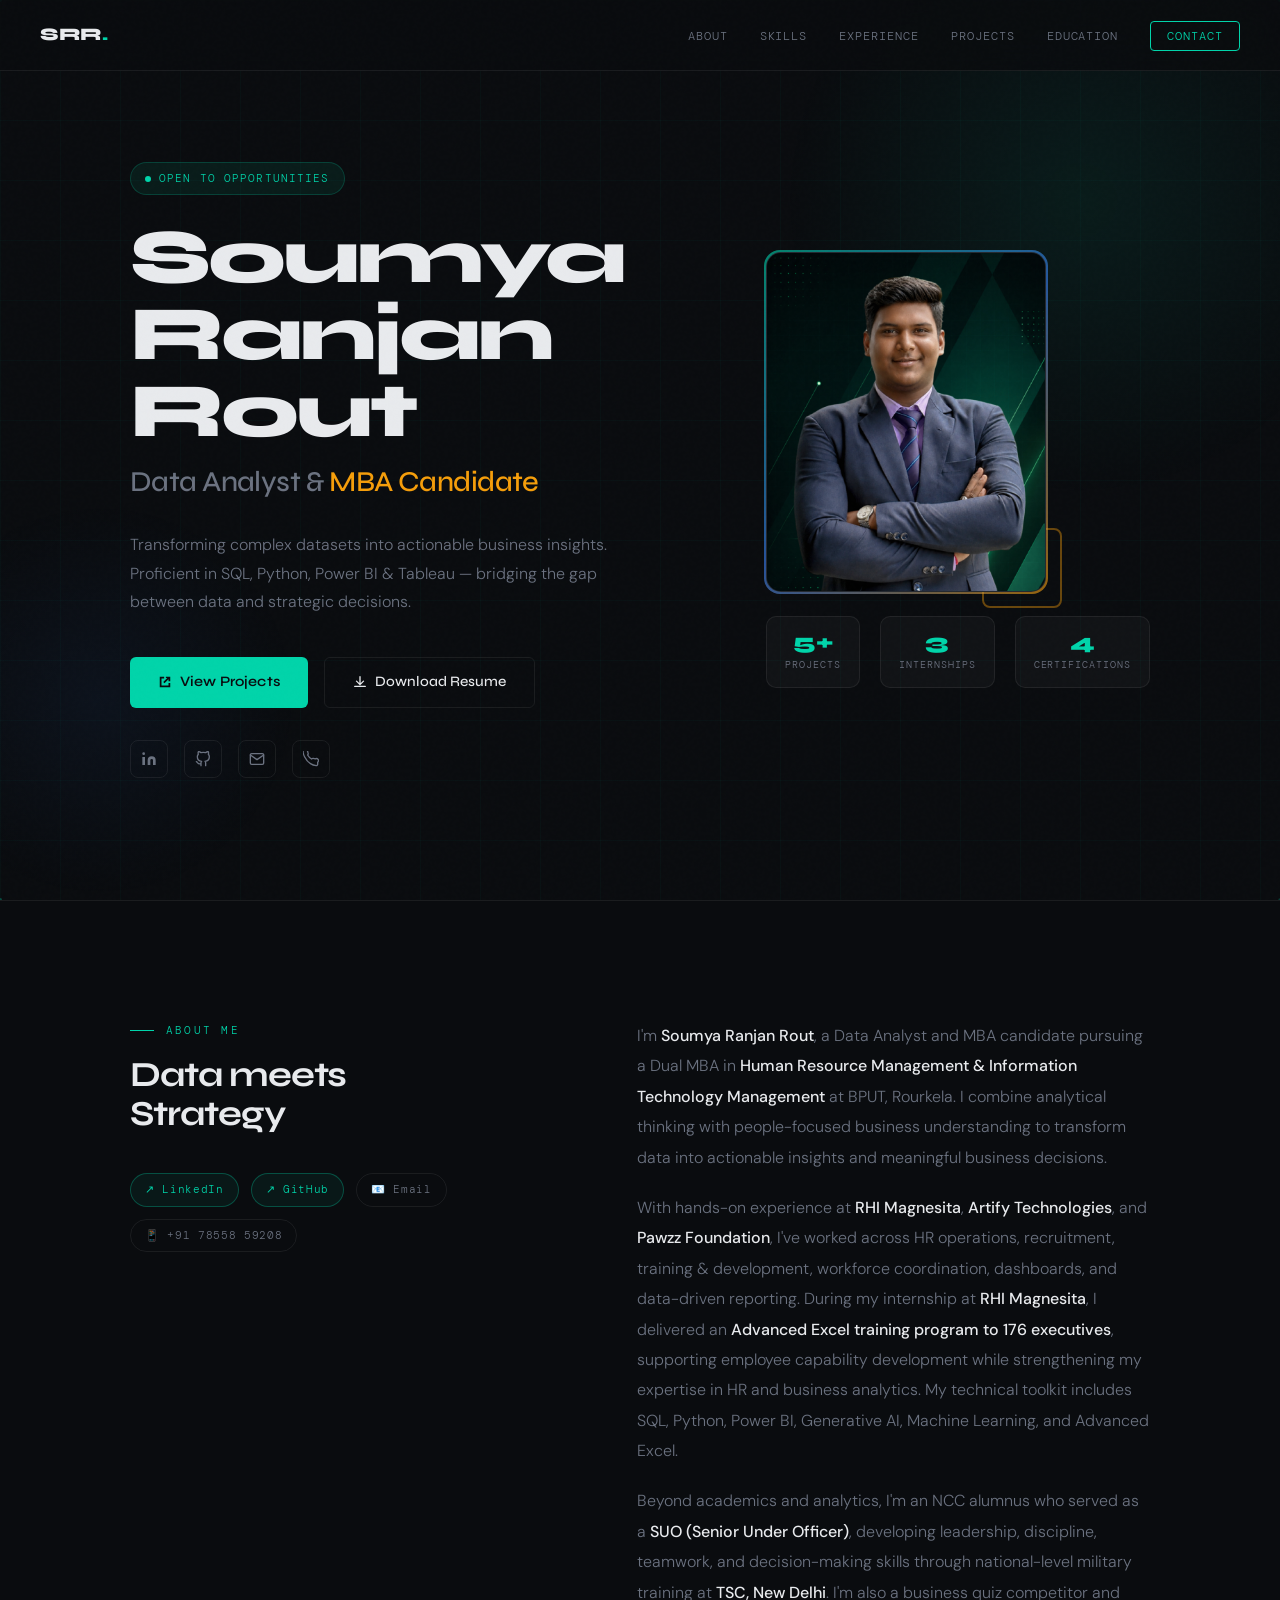
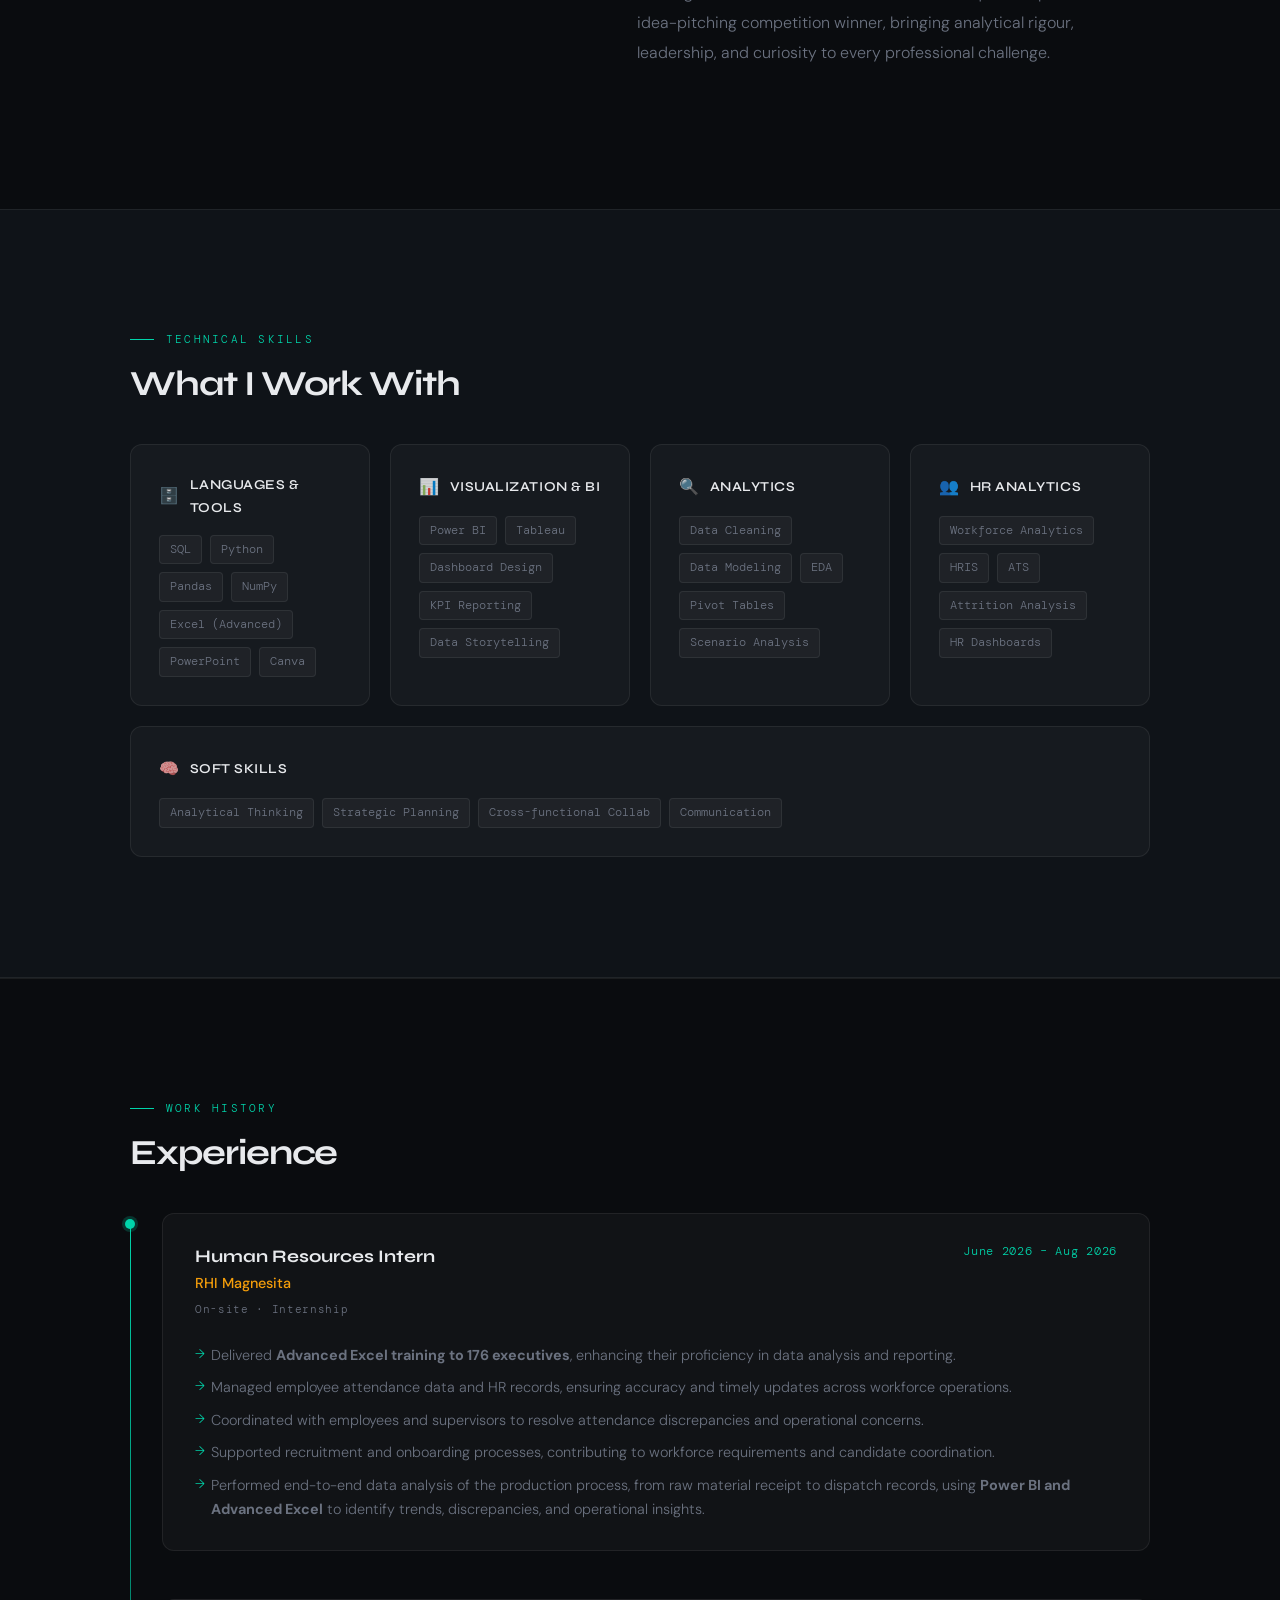
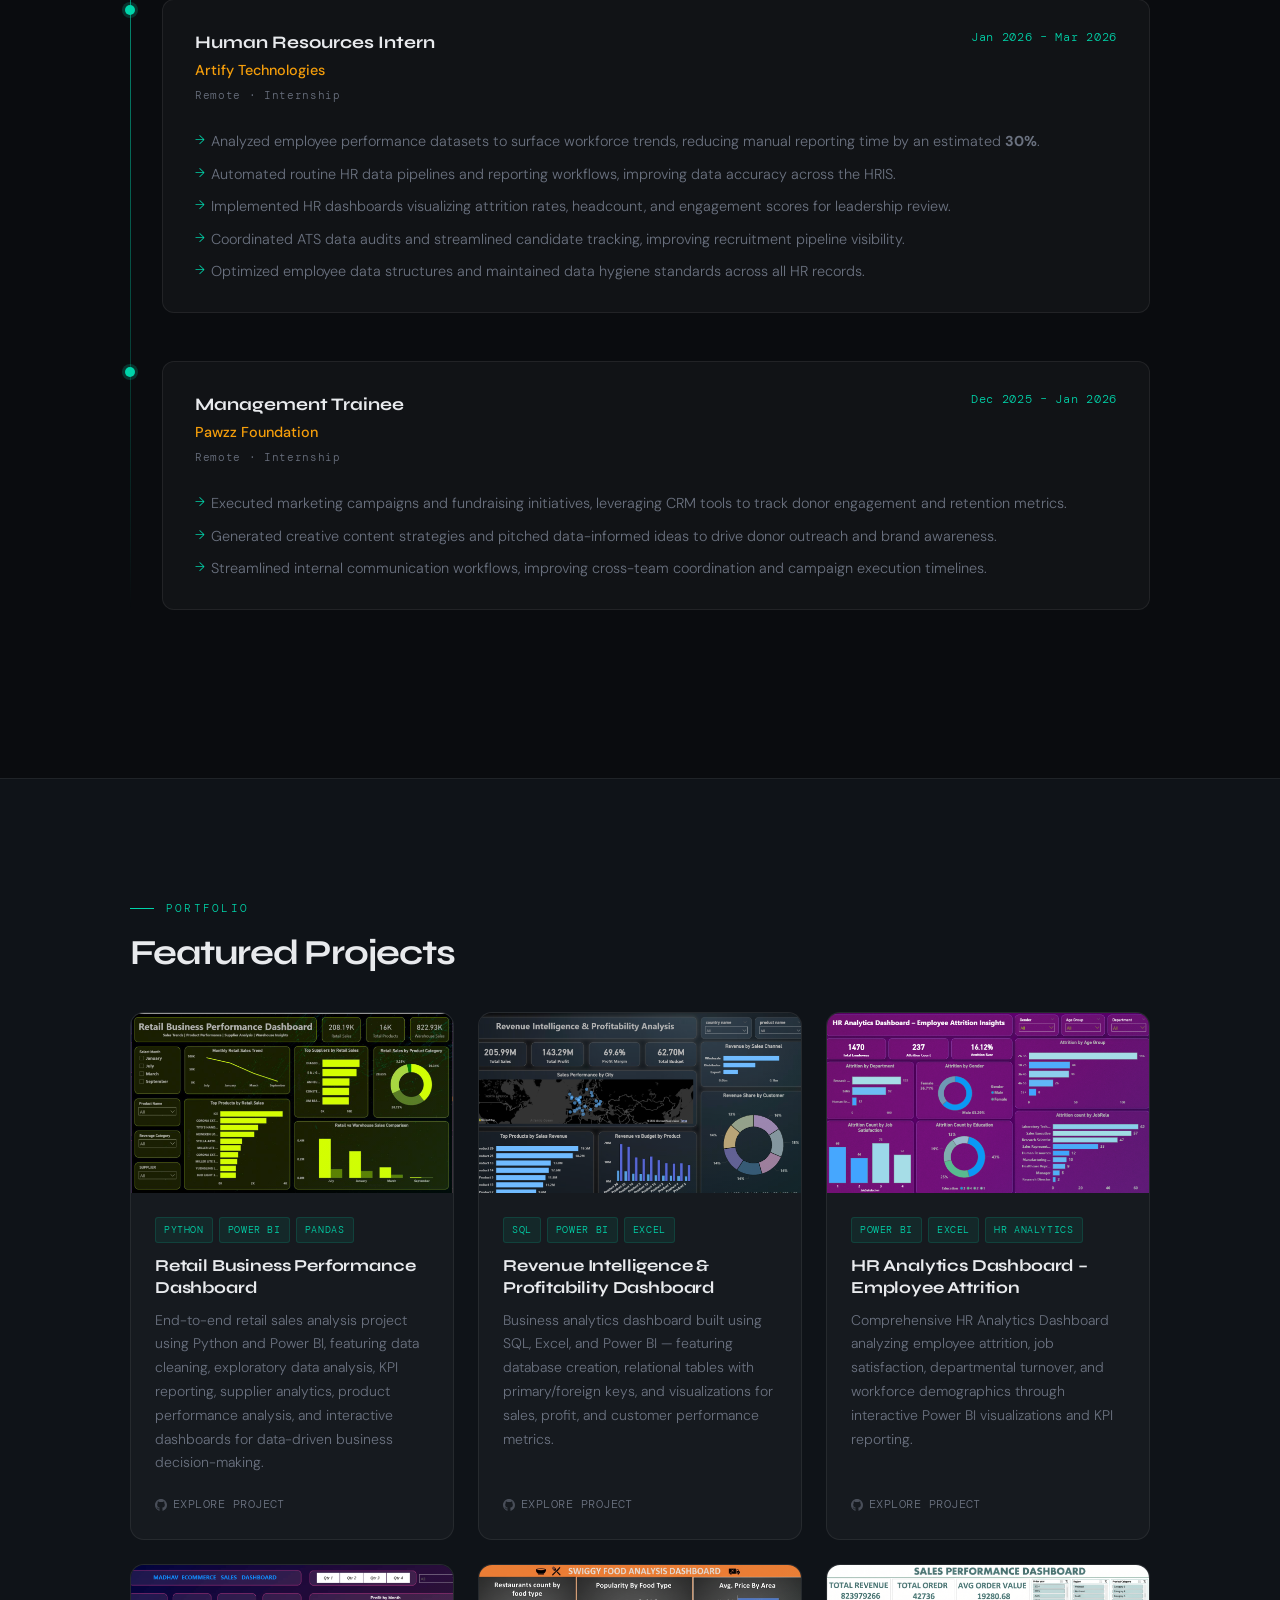
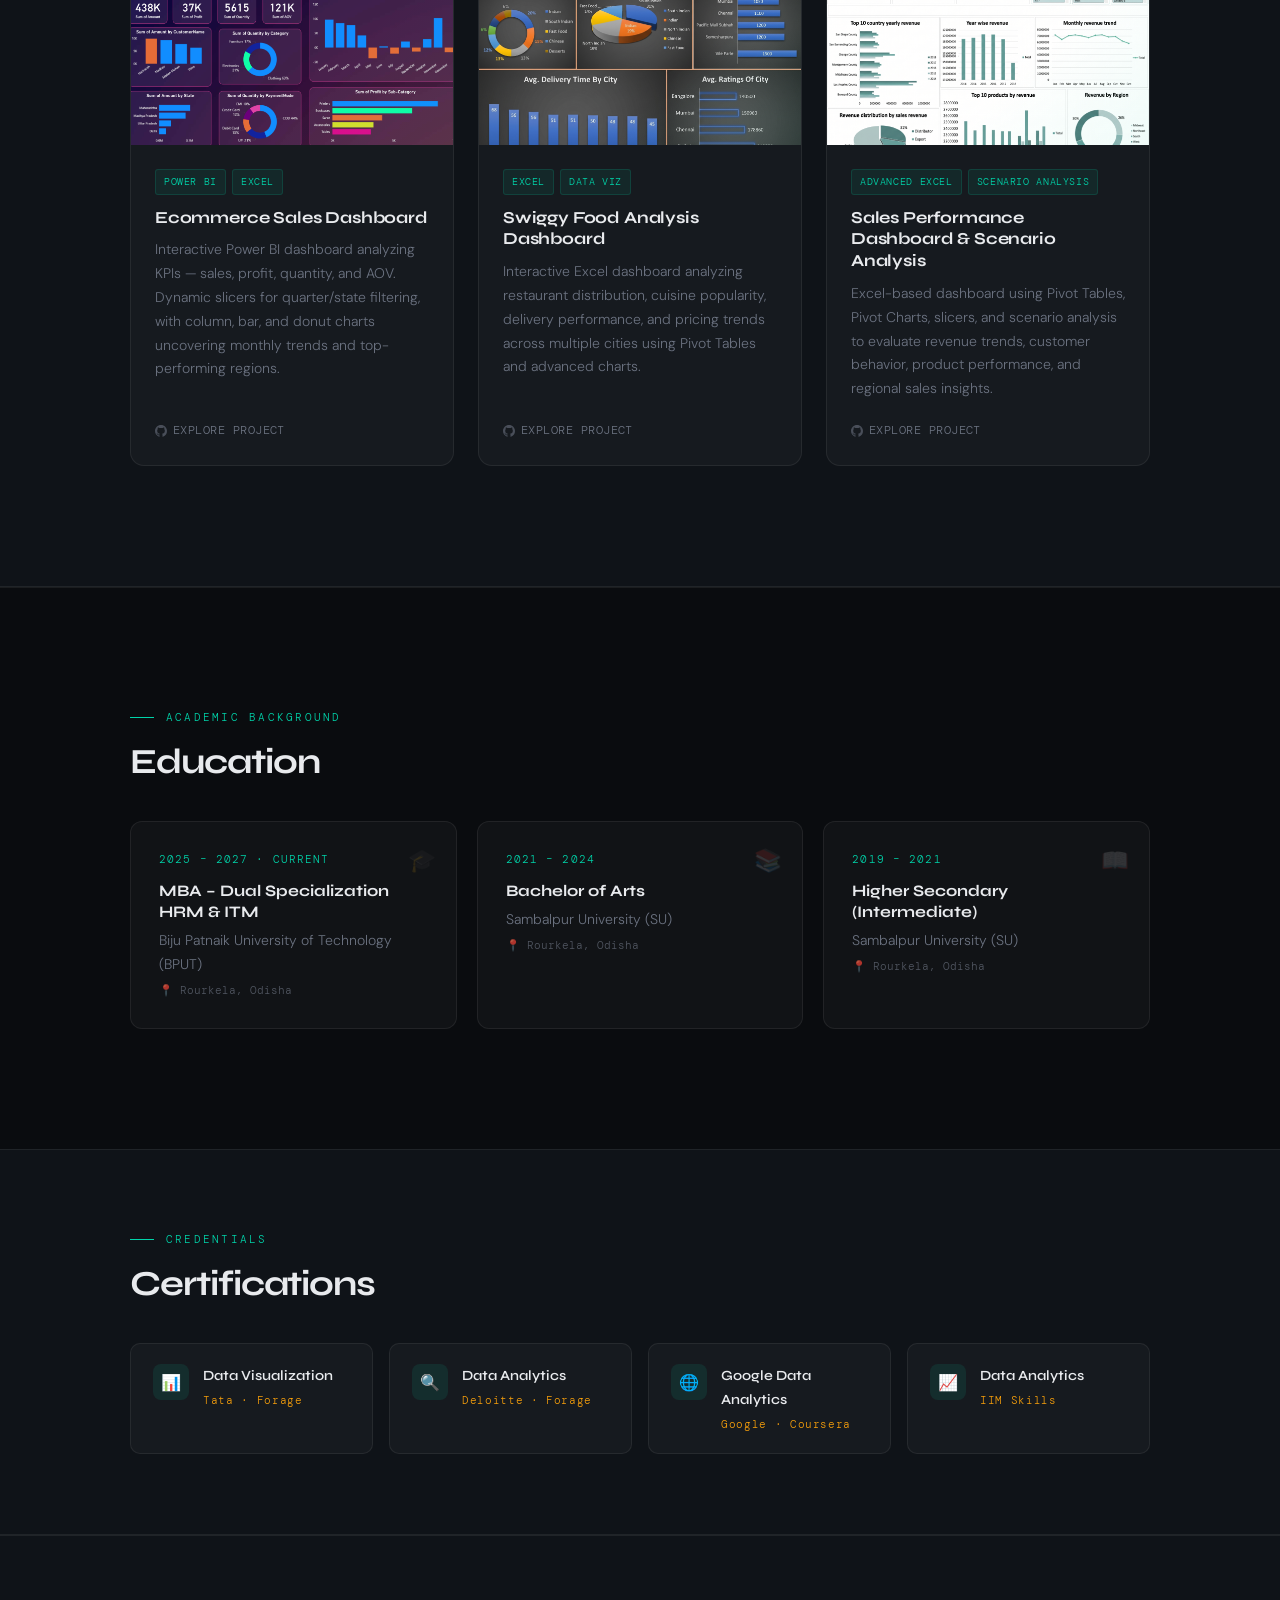
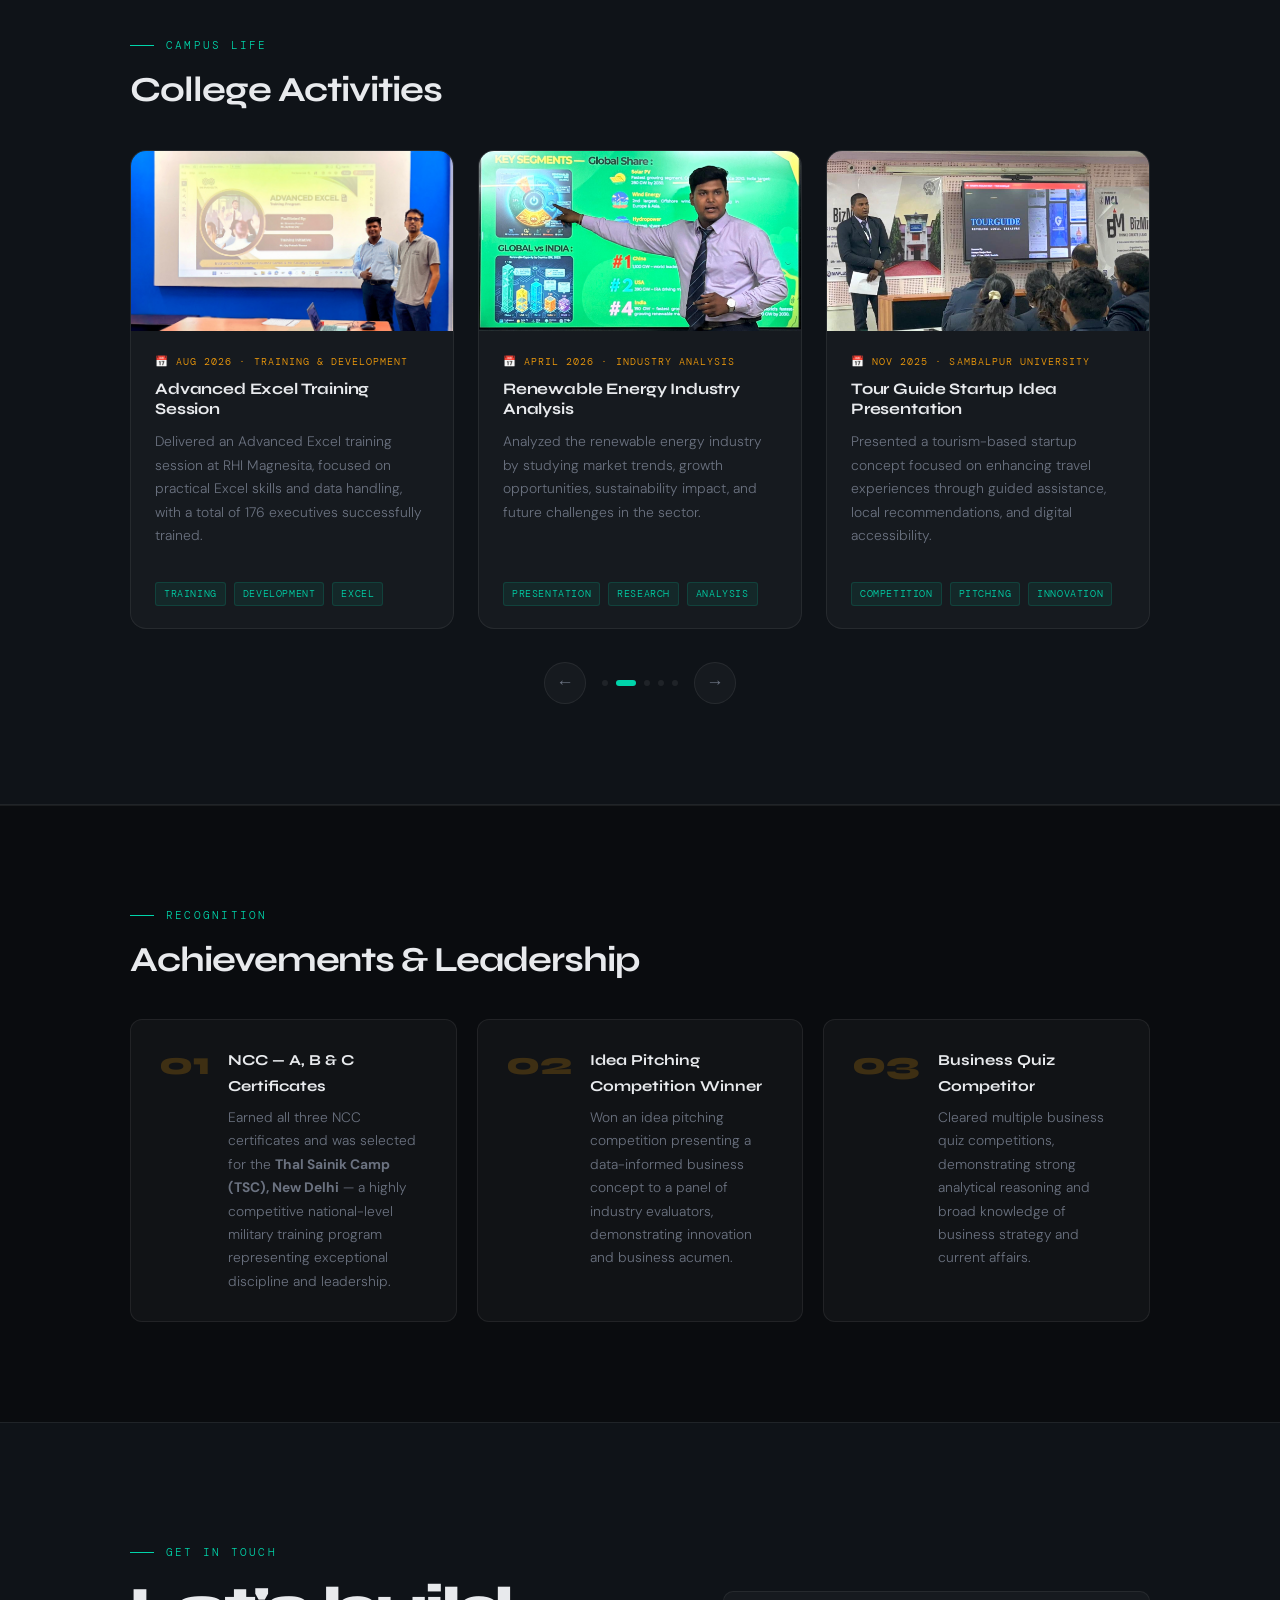
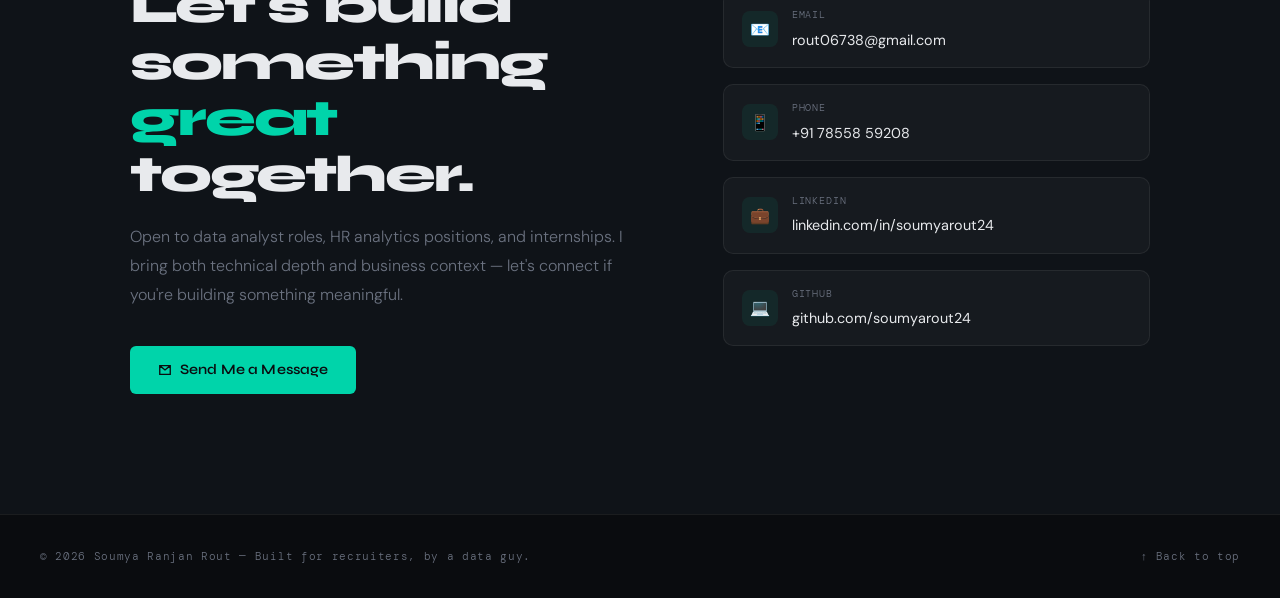
==== index.html @ 40fbe6a7 "about change" ====
<!DOCTYPE html>
<html lang="en">
<head>
<meta charset="UTF-8">
<meta name="viewport" content="width=device-width, initial-scale=1.0">
<title>Soumya Ranjan Rout – Data Analyst & MBA Candidate</title>
<link rel="preconnect" href="https://fonts.googleapis.com">
<link href="https://fonts.googleapis.com/css2?family=Syne:wght@400;500;600;700;800&family=DM+Sans:ital,wght@0,300;0,400;0,500;1,300&family=DM+Mono:wght@300;400&display=swap" rel="stylesheet">
<link rel="stylesheet" href="./css/style.css">
</head>
<body>

<div class="grid-bg"></div>

<!-- NAV -->
<nav id="main-nav">
  <a href="#hero" class="nav-logo">SRR<span>.</span></a>
  <ul class="nav-links" id="nav-links">
    <li><a href="#about">About</a></li>
    <li><a href="#skills">Skills</a></li>
    <li><a href="#experience">Experience</a></li>
    <li><a href="#projects">Projects</a></li>
    <li><a href="#education">Education</a></li>
    <li><a href="#contact" class="nav-cta">Contact</a></li>
  </ul>
  <button class="hamburger" id="hamburger" aria-label="Menu">
    <span></span><span></span><span></span>
  </button>
</nav>

<!-- HERO -->
<section id="hero">
  <div class="hero-glow"></div>
  <div class="hero-glow2"></div>
  <div class="container">
    <div class="hero-inner">
      <div class="hero-content">
        <div class="hero-badge"><span class="dot"></span>Open to Opportunities</div>
        <h1 class="hero-name">Soumya<br>Ranjan Rout</h1>
        <p class="hero-title">Data Analyst &amp; <span class="highlight">MBA Candidate</span></p>
        <p class="hero-desc">
          Transforming complex datasets into actionable business insights. Proficient in SQL, Python, Power BI &amp; Tableau — bridging the gap between data and strategic decisions.
        </p>
        <div class="hero-actions">
          <a href="#projects" class="btn-primary">
            <svg width="14" height="14" viewBox="0 0 16 16" fill="none"><path d="M2 2h5v2H4v8h8v-3h2v5H2V2z" fill="currentColor"/><path d="M9 2h5v5h-2V4.828L7.414 9.414 6 8l4.586-4.586H9V2z" fill="currentColor"/></svg>
            View Projects
          </a>
          <a href="resume.pdf" target="_blank" class="btn-ghost">
            <svg width="14" height="14" viewBox="0 0 16 16" fill="none"><path d="M8 2v9M4 7l4 4 4-4M2 13h12" stroke="currentColor" stroke-width="1.5" stroke-linecap="round" stroke-linejoin="round"/></svg>
            Download Resume
          </a>
        </div>
        <div class="hero-socials">
          <a href="https://linkedin.com/in/soumyarout24" target="_blank" rel="noopener" title="LinkedIn">
            <svg width="16" height="16" viewBox="0 0 24 24" fill="currentColor"><path d="M16 8a6 6 0 016 6v7h-4v-7a2 2 0 00-2-2 2 2 0 00-2 2v7h-4v-7a6 6 0 016-6zM2 9h4v12H2z"/><circle cx="4" cy="4" r="2"/></svg>
          </a>
          <a href="https://github.com/soumyarout24" target="_blank" rel="noopener" title="GitHub">
            <svg width="16" height="16" viewBox="0 0 24 24" fill="currentColor"><path d="M9 19c-5 1.5-5-2.5-7-3m14 6v-3.87a3.37 3.37 0 00-.94-2.61c3.14-.35 6.44-1.54 6.44-7A5.44 5.44 0 0020 4.77 5.07 5.07 0 0019.91 1S18.73.65 16 2.48a13.38 13.38 0 00-7 0C6.27.65 5.09 1 5.09 1A5.07 5.07 0 005 4.77a5.44 5.44 0 00-1.5 3.78c0 5.42 3.3 6.61 6.44 7A3.37 3.37 0 009 18.13V22" stroke="currentColor" stroke-width="2" fill="none" stroke-linecap="round" stroke-linejoin="round"/></svg>
          </a>
          <a href="mailto:rout06738@gmail.com" title="Email">
            <svg width="16" height="16" viewBox="0 0 24 24" fill="none" stroke="currentColor" stroke-width="2" stroke-linecap="round" stroke-linejoin="round"><path d="M4 4h16c1.1 0 2 .9 2 2v12c0 1.1-.9 2-2 2H4c-1.1 0-2-.9-2-2V6c0-1.1.9-2 2-2z"/><polyline points="22,6 12,13 2,6"/></svg>
          </a>
          <a href="tel:+917855859208" title="Phone">
            <svg width="16" height="16" viewBox="0 0 24 24" fill="none" stroke="currentColor" stroke-width="2" stroke-linecap="round" stroke-linejoin="round"><path d="M22 16.92v3a2 2 0 01-2.18 2 19.79 19.79 0 01-8.63-3.07A19.5 19.5 0 013.07 9.81a19.79 19.79 0 01-3.07-8.7 2 2 0 012-2.18h3a2 2 0 012 1.72c.127.96.361 1.903.7 2.81a2 2 0 01-.45 2.11L6.91 6a16 16 0 006 6l.41-.41a2 2 0 012.11-.45c.907.339 1.85.573 2.81.7A2 2 0 0122 16.92z"/></svg>
          </a>
        </div>
      </div>
      <div class="hero-image-wrap">
        <div class="hero-image-frame">
         
          <div class="profile-img-placeholder">
            <img src="Asset/hero.webp" alt="Soumya Ranjan Rout"> 
            
          </div>
          <div class="corner-accent"></div>
        </div>
        <div class="stats-row">
          <div class="stat-card">
            <div class="stat-num">5+</div>
            <div class="stat-label">Projects</div>
          </div>
          <div class="stat-card">
            <div class="stat-num">3</div>
            <div class="stat-label">Internships</div>
          </div>
          <div class="stat-card">
            <div class="stat-num">4</div>
            <div class="stat-label">Certifications</div>
          </div>
        </div>
      </div>
    </div>
  </div>
</section>

<!-- ABOUT -->
<section id="about">
  <div class="container">
    <div class="about-grid reveal">
      <div>
        <div class="section-label">About Me</div>
        <h2 class="section-title">Data meets<br>Strategy</h2>
        <div class="about-links">
          <a href="https://linkedin.com/in/soumyarout24" target="_blank" class="chip accent">↗ LinkedIn</a>
          <a href="https://github.com/soumyarout24" target="_blank" class="chip accent">↗ GitHub</a>
          <a href="mailto:rout06738@gmail.com" class="chip">📧 Email</a>
          <a href="tel:+917855859208" class="chip">📱 +91 78558 59208</a>
        </div>
      </div>
      <div class="about-text">
        <p>
          I'm <strong>Soumya Ranjan Rout</strong>, a Data Analyst and MBA candidate pursuing a Dual MBA in <strong>Human Resource Management &amp; Information Technology Management</strong> at BPUT, Rourkela. I combine analytical thinking with people-focused business understanding to transform data into actionable insights and meaningful business decisions.
        </p>
        <p>
          With hands-on experience at <strong>RHI Magnesita</strong>, <strong>Artify Technologies</strong>, and <strong>Pawzz Foundation</strong>, I've worked across HR operations, recruitment, training &amp; development, workforce coordination, dashboards, and data-driven reporting. During my internship at <strong>RHI Magnesita</strong>, I delivered an <strong>Advanced Excel training program to 176 executives</strong>, supporting employee capability development while strengthening my expertise in HR and business analytics. My technical toolkit includes SQL, Python, Power BI, Generative AI, Machine Learning, and Advanced Excel.
        </p>
        <p>
          Beyond academics and analytics, I'm an NCC alumnus who served as a <strong>SUO (Senior Under Officer)</strong>, developing leadership, discipline, teamwork, and decision-making skills through national-level military training at <strong>TSC, New Delhi</strong>. I'm also a business quiz competitor and idea-pitching competition winner, bringing analytical rigour, leadership, and curiosity to every professional challenge.
        </p>
      </div>
    </div>
  </div>
</section>

<!-- SKILLS -->
<section id="skills">
  <div class="container">
    <div class="section-label reveal">Technical Skills</div>
    <h2 class="section-title reveal">What I Work With</h2>
    <div class="skills-grid">
      <div class="skill-group reveal">
        <h3><span class="ico">🗄️</span> Languages & Tools</h3>
        <div class="skill-tags">
          <span class="skill-tag">SQL</span>
          <span class="skill-tag">Python</span>
          <span class="skill-tag">Pandas</span>
          <span class="skill-tag">NumPy</span>
          <span class="skill-tag">Excel (Advanced)</span>
          <span class="skill-tag">PowerPoint</span>
          <span class="skill-tag">Canva</span>
        </div>
      </div>
      <div class="skill-group reveal">
        <h3><span class="ico">📊</span> Visualization & BI</h3>
        <div class="skill-tags">
          <span class="skill-tag">Power BI</span>
          <span class="skill-tag">Tableau</span>
          <span class="skill-tag">Dashboard Design</span>
          <span class="skill-tag">KPI Reporting</span>
          <span class="skill-tag">Data Storytelling</span>
        </div>
      </div>
      <div class="skill-group reveal">
        <h3><span class="ico">🔍</span> Analytics</h3>
        <div class="skill-tags">
          <span class="skill-tag">Data Cleaning</span>
          <span class="skill-tag">Data Modeling</span>
          <span class="skill-tag">EDA</span>
          <span class="skill-tag">Pivot Tables</span>
          <span class="skill-tag">Scenario Analysis</span>
        </div>
      </div>
      <div class="skill-group reveal">
        <h3><span class="ico">👥</span> HR Analytics</h3>
        <div class="skill-tags">
          <span class="skill-tag">Workforce Analytics</span>
          <span class="skill-tag">HRIS</span>
          <span class="skill-tag">ATS</span>
          <span class="skill-tag">Attrition Analysis</span>
          <span class="skill-tag">HR Dashboards</span>
        </div>
      </div>
      <div class="skill-group reveal">
        <h3><span class="ico">🧠</span> Soft Skills</h3>
        <div class="skill-tags">
          <span class="skill-tag">Analytical Thinking</span>
          <span class="skill-tag">Strategic Planning</span>
          <span class="skill-tag">Cross-functional Collab</span>
          <span class="skill-tag">Communication</span>
        </div>
      </div>
    </div>
  </div>
</section>

<!-- EXPERIENCE -->
<section id="experience">
  <div class="container">
    <div class="section-label reveal">Work History</div>
    <h2 class="section-title reveal">Experience</h2>
    <div class="timeline">


      <div class="timeline-item">
  <div class="timeline-dot"></div>
  <div class="exp-card">
    <div class="exp-header">
      <div>
        <div class="exp-role">Human Resources Intern</div>
        <div class="exp-company">RHI Magnesita</div>
        <div class="exp-type">On-site · Internship</div>
      </div>
      <div class="exp-period">June 2026 – Aug 2026</div>
    </div>
    <ul class="exp-bullets">
       <li>Delivered <strong>Advanced Excel training to 176 executives</strong>, enhancing their proficiency in data analysis and reporting.</li>
      <li>Managed employee attendance data and HR records, ensuring accuracy and timely updates across workforce operations.</li>
      <li>Coordinated with employees and supervisors to resolve attendance discrepancies and operational concerns.</li>
      <li>Supported recruitment and onboarding processes, contributing to workforce requirements and candidate coordination.</li>
      <li>Performed end-to-end data analysis of the production process, from raw material receipt to dispatch records, using <strong>Power BI and Advanced Excel</strong> to identify trends, discrepancies, and operational insights.</li>
     
    </ul>
  </div>
</div>


      <div class="timeline-item">
        <div class="timeline-dot"></div>
        <div class="exp-card">
          <div class="exp-header">
            <div>
              <div class="exp-role">Human Resources Intern</div>
              <div class="exp-company">Artify Technologies</div>
              <div class="exp-type">Remote · Internship</div>
            </div>
            <div class="exp-period">Jan 2026 – Mar 2026</div>
          </div>
          <ul class="exp-bullets">
            <li>Analyzed employee performance datasets to surface workforce trends, reducing manual reporting time by an estimated <strong>30%</strong>.</li>
            <li>Automated routine HR data pipelines and reporting workflows, improving data accuracy across the HRIS.</li>
            <li>Implemented HR dashboards visualizing attrition rates, headcount, and engagement scores for leadership review.</li>
            <li>Coordinated ATS data audits and streamlined candidate tracking, improving recruitment pipeline visibility.</li>
            <li>Optimized employee data structures and maintained data hygiene standards across all HR records.</li>
          </ul>
        </div>
      </div>

      <div class="timeline-item">
        <div class="timeline-dot"></div>
        <div class="exp-card">
          <div class="exp-header">
            <div>
              <div class="exp-role">Management Trainee</div>
              <div class="exp-company">Pawzz Foundation</div>
              <div class="exp-type">Remote · Internship</div>
            </div>
            <div class="exp-period">Dec 2025 – Jan 2026</div>
          </div>
          <ul class="exp-bullets">
            <li>Executed marketing campaigns and fundraising initiatives, leveraging CRM tools to track donor engagement and retention metrics.</li>
            <li>Generated creative content strategies and pitched data-informed ideas to drive donor outreach and brand awareness.</li>
            <li>Streamlined internal communication workflows, improving cross-team coordination and campaign execution timelines.</li>
          </ul>
        </div>
      </div>

    </div>
  </div>
</section>

<!-- PROJECTS -->
<section id="projects">
  <div class="container">
    <div class="section-label reveal">Portfolio</div>
    <h2 class="section-title reveal">Featured Projects</h2>
    <div class="projects-grid">


      <!-- Project 7 - new 1 - aug 2026 -->
      <div class="project-card">
         <a href="retail-sales-analysis-powerbi-python.html"><div class="project-thumb">
       <img src="Asset/Project/img/Project7_new_aug2026.webp" alt="Retail_Sales_Dashboard">
          
        </div></a>
        <div class="project-body">
          <div class="project-tags">
            <span class="project-tag">Python</span>
            <span class="project-tag">Power BI</span>
            <span class="project-tag">Pandas</span>
          </div>
          <div class="project-name">Retail Business Performance Dashboard</div>
          <div class="project-desc">
            End-to-end retail sales analysis project using Python and Power BI, featuring data cleaning, exploratory data analysis, KPI reporting, supplier analytics, product performance analysis, and interactive dashboards for data-driven business decision-making.
          </div>
          <div class="project-links">
            <a href="retail-sales-analysis-powerbi-python.html"  rel="noopener" class="project-link">
              <svg width="12" height="12" viewBox="0 0 16 16" fill="currentColor"><path d="M8 0C3.58 0 0 3.58 0 8c0 3.54 2.29 6.53 5.47 7.59.4.07.55-.17.55-.38 0-.19-.01-.82-.01-1.49-2.01.37-2.53-.49-2.69-.94-.09-.23-.48-.94-.82-1.13-.28-.15-.68-.52-.01-.53.63-.01 1.08.58 1.23.82.72 1.21 1.87.87 2.33.66.07-.52.28-.87.51-1.07-1.78-.2-3.64-.89-3.64-3.95 0-.87.31-1.59.82-2.15-.08-.2-.36-1.02.08-2.12 0 0 .67-.21 2.2.82.64-.18 1.32-.27 2-.27.68 0 1.36.09 2 .27 1.53-1.04 2.2-.82 2.2-.82.44 1.1.16 1.92.08 2.12.51.56.82 1.27.82 2.15 0 3.07-1.87 3.75-3.65 3.95.29.25.54.73.54 1.48 0 1.07-.01 1.93-.01 2.2 0 .21.15.46.55.38A8.013 8.013 0 0016 8c0-4.42-3.58-8-8-8z"/></svg>
              Explore Project
            </a>
          </div>
        </div>
      </div>


      <!-- Project 1 -->
      <div class="project-card">
         <a href="revenue-intelligence-profitability-analysis.html"><div class="project-thumb">
       <img src="Asset/Project/img/project3.webp" alt="Revenue_Dashboard">
          
        </div></a>
        <div class="project-body">
          <div class="project-tags">
            <span class="project-tag">SQL</span>
            <span class="project-tag">Power BI</span>
            <span class="project-tag">Excel</span>
          </div>
          <div class="project-name">Revenue Intelligence & Profitability Dashboard</div>
          <div class="project-desc">
            Business analytics dashboard built using SQL, Excel, and Power BI — featuring database creation, relational tables with primary/foreign keys, and visualizations for sales, profit, and customer performance metrics.
          </div>
          <div class="project-links">
            <a href="revenue-intelligence-profitability-analysis.html"  rel="noopener" class="project-link">
              <svg width="12" height="12" viewBox="0 0 16 16" fill="currentColor"><path d="M8 0C3.58 0 0 3.58 0 8c0 3.54 2.29 6.53 5.47 7.59.4.07.55-.17.55-.38 0-.19-.01-.82-.01-1.49-2.01.37-2.53-.49-2.69-.94-.09-.23-.48-.94-.82-1.13-.28-.15-.68-.52-.01-.53.63-.01 1.08.58 1.23.82.72 1.21 1.87.87 2.33.66.07-.52.28-.87.51-1.07-1.78-.2-3.64-.89-3.64-3.95 0-.87.31-1.59.82-2.15-.08-.2-.36-1.02.08-2.12 0 0 .67-.21 2.2.82.64-.18 1.32-.27 2-.27.68 0 1.36.09 2 .27 1.53-1.04 2.2-.82 2.2-.82.44 1.1.16 1.92.08 2.12.51.56.82 1.27.82 2.15 0 3.07-1.87 3.75-3.65 3.95.29.25.54.73.54 1.48 0 1.07-.01 1.93-.01 2.2 0 .21.15.46.55.38A8.013 8.013 0 0016 8c0-4.42-3.58-8-8-8z"/></svg>
              Explore Project
            </a>
          </div>
        </div>
      </div>

      <!-- Project 2 -->
      <div class="project-card">
          <a href="HR-Analytics-Employee-Attrition-Dashboard.html"><div class="project-thumb">
       <img src="Asset/Project/img/project4.webp" alt="HR_Analytics_Dashboard">
          
        </div></a>
        <div class="project-body">
          <div class="project-tags">
            <span class="project-tag">Power BI</span>
            <span class="project-tag">Excel</span>
            <span class="project-tag">HR Analytics</span>
          </div>
          <div class="project-name">HR Analytics Dashboard – Employee Attrition</div>
          <div class="project-desc">
            Comprehensive HR Analytics Dashboard analyzing employee attrition, job satisfaction, departmental turnover, and workforce demographics through interactive Power BI visualizations and KPI reporting.
          </div>
          <div class="project-links">
            <a href="HR-Analytics-Employee-Attrition-Dashboard.html" rel="noopener" class="project-link">
              <svg width="12" height="12" viewBox="0 0 16 16" fill="currentColor"><path d="M8 0C3.58 0 0 3.58 0 8c0 3.54 2.29 6.53 5.47 7.59.4.07.55-.17.55-.38 0-.19-.01-.82-.01-1.49-2.01.37-2.53-.49-2.69-.94-.09-.23-.48-.94-.82-1.13-.28-.15-.68-.52-.01-.53.63-.01 1.08.58 1.23.82.72 1.21 1.87.87 2.33.66.07-.52.28-.87.51-1.07-1.78-.2-3.64-.89-3.64-3.95 0-.87.31-1.59.82-2.15-.08-.2-.36-1.02.08-2.12 0 0 .67-.21 2.2.82.64-.18 1.32-.27 2-.27.68 0 1.36.09 2 .27 1.53-1.04 2.2-.82 2.2-.82.44 1.1.16 1.92.08 2.12.51.56.82 1.27.82 2.15 0 3.07-1.87 3.75-3.65 3.95.29.25.54.73.54 1.48 0 1.07-.01 1.93-.01 2.2 0 .21.15.46.55.38A8.013 8.013 0 0016 8c0-4.42-3.58-8-8-8z"/></svg>
              Explore Project
            </a>
          </div>
        </div>
      </div>


      <!-- Project 3 -->
      <div class="project-card">
        <a href="ecommerce-sales-dashboard-powerbi.html"><div class="project-thumb">
       <img src="Asset/Project/img/Project1.webp" alt="Ecommerce Dashboard">
          
        </div></a>
        <div class="project-body">
          <div class="project-tags">
            <span class="project-tag">Power BI</span>
            <span class="project-tag">Excel</span>
          </div>
            <div class="project-name">Ecommerce Sales Dashboard</div>
          <div class="project-desc">
            Interactive Power BI dashboard analyzing KPIs — sales, profit, quantity, and AOV. Dynamic slicers for quarter/state filtering, with column, bar, and donut charts uncovering monthly trends and top-performing regions.
          </div>
          <div class="project-links">
            <a href="ecommerce-sales-dashboard-powerbi.html" rel="noopener" class="project-link">
              <svg width="12" height="12" viewBox="0 0 16 16" fill="currentColor"><path d="M8 0C3.58 0 0 3.58 0 8c0 3.54 2.29 6.53 5.47 7.59.4.07.55-.17.55-.38 0-.19-.01-.82-.01-1.49-2.01.37-2.53-.49-2.69-.94-.09-.23-.48-.94-.82-1.13-.28-.15-.68-.52-.01-.53.63-.01 1.08.58 1.23.82.72 1.21 1.87.87 2.33.66.07-.52.28-.87.51-1.07-1.78-.2-3.64-.89-3.64-3.95 0-.87.31-1.59.82-2.15-.08-.2-.36-1.02.08-2.12 0 0 .67-.21 2.2.82.64-.18 1.32-.27 2-.27.68 0 1.36.09 2 .27 1.53-1.04 2.2-.82 2.2-.82.44 1.1.16 1.92.08 2.12.51.56.82 1.27.82 2.15 0 3.07-1.87 3.75-3.65 3.95.29.25.54.73.54 1.48 0 1.07-.01 1.93-.01 2.2 0 .21.15.46.55.38A8.013 8.013 0 0016 8c0-4.42-3.58-8-8-8z"/></svg>
              Explore Project
            </a>
          </div>
        </div>
      </div>

      <!-- Project 4 -->
      <div class="project-card">
        <a href="swiggy-data-analysis-excel.html"><div class="project-thumb">
       <img src="Asset/Project/img/project2.webp" alt="Swiggy_Dashboard">
          
        </div></a>
        <div class="project-body">
          <div class="project-tags">
            <span class="project-tag">Excel</span>
            <span class="project-tag">Data Viz</span>
          </div>
          <div class="project-name">Swiggy Food Analysis Dashboard</div>
          <div class="project-desc">
            Interactive Excel dashboard analyzing restaurant distribution, cuisine popularity, delivery performance, and pricing trends across multiple cities using Pivot Tables and advanced charts.
          </div>
          <div class="project-links">
            <a href="swiggy-data-analysis-excel.html"  rel="noopener" class="project-link">
              <svg width="12" height="12" viewBox="0 0 16 16" fill="currentColor"><path d="M8 0C3.58 0 0 3.58 0 8c0 3.54 2.29 6.53 5.47 7.59.4.07.55-.17.55-.38 0-.19-.01-.82-.01-1.49-2.01.37-2.53-.49-2.69-.94-.09-.23-.48-.94-.82-1.13-.28-.15-.68-.52-.01-.53.63-.01 1.08.58 1.23.82.72 1.21 1.87.87 2.33.66.07-.52.28-.87.51-1.07-1.78-.2-3.64-.89-3.64-3.95 0-.87.31-1.59.82-2.15-.08-.2-.36-1.02.08-2.12 0 0 .67-.21 2.2.82.64-.18 1.32-.27 2-.27.68 0 1.36.09 2 .27 1.53-1.04 2.2-.82 2.2-.82.44 1.1.16 1.92.08 2.12.51.56.82 1.27.82 2.15 0 3.07-1.87 3.75-3.65 3.95.29.25.54.73.54 1.48 0 1.07-.01 1.93-.01 2.2 0 .21.15.46.55.38A8.013 8.013 0 0016 8c0-4.42-3.58-8-8-8z"/></svg>
              Explore Project
            </a>
          </div>
        </div>
      </div>

      
      <!-- Project 5 -->
      <div class="project-card">
        <a href="sales-performance-dashboard-excel.html"><div class="project-thumb">
       <img src="Asset/Project/img/project5.webp" alt="Sales_Performance_Dashboard">
          
        </div></a>
        <div class="project-body">
          <div class="project-tags">
            <span class="project-tag">Advanced Excel</span>
            <span class="project-tag">Scenario Analysis</span>
          </div>
          <div class="project-name">Sales Performance Dashboard & Scenario Analysis</div>
          <div class="project-desc">
            Excel-based dashboard using Pivot Tables, Pivot Charts, slicers, and scenario analysis to evaluate revenue trends, customer behavior, product performance, and regional sales insights.
          </div>
          <div class="project-links">
            <a href="sales-performance-dashboard-excel.html" target="_blank" rel="noopener" class="project-link">
              <svg width="12" height="12" viewBox="0 0 16 16" fill="currentColor"><path d="M8 0C3.58 0 0 3.58 0 8c0 3.54 2.29 6.53 5.47 7.59.4.07.55-.17.55-.38 0-.19-.01-.82-.01-1.49-2.01.37-2.53-.49-2.69-.94-.09-.23-.48-.94-.82-1.13-.28-.15-.68-.52-.01-.53.63-.01 1.08.58 1.23.82.72 1.21 1.87.87 2.33.66.07-.52.28-.87.51-1.07-1.78-.2-3.64-.89-3.64-3.95 0-.87.31-1.59.82-2.15-.08-.2-.36-1.02.08-2.12 0 0 .67-.21 2.2.82.64-.18 1.32-.27 2-.27.68 0 1.36.09 2 .27 1.53-1.04 2.2-.82 2.2-.82.44 1.1.16 1.92.08 2.12.51.56.82 1.27.82 2.15 0 3.07-1.87 3.75-3.65 3.95.29.25.54.73.54 1.48 0 1.07-.01 1.93-.01 2.2 0 .21.15.46.55.38A8.013 8.013 0 0016 8c0-4.42-3.58-8-8-8z"/></svg>
              Explore Project
            </a>
          </div>
        </div>
      </div>

      <!-- Project 6 -->
  
      <!-- <div class="project-card">
      
        <a href="imc_in_banking_services.html"><div class="project-thumb">
       <img src="Asset/Project/img/project6.webp" alt="Sales_Performance_Dashboard">
          
        </div></a>
        <div class="project-body">
          <div class="project-tags">
            <span class="project-tag">Primary Research</span>
            <span class="project-tag">Data Analysis</span>
            <span class="project-tag">Strategy</span>
          </div>
          <div class="project-name">IMC in Banking Services – SBI vs HDFC vs ICICI</div>
          <div class="project-desc">
            Led primary field research benchmarking Integrated Marketing Communication frameworks of SBI, HDFC, and ICICI Bank in Tier-2 markets — delivering a hybrid localized IMC model for improved customer reach.
          </div>
          <div class="project-links">
            <a href="imc_in_banking_services.html" target="_blank" rel="noopener" class="project-link">
              <svg width="12" height="12" viewBox="0 0 16 16" fill="currentColor"><path d="M8 0C3.58 0 0 3.58 0 8c0 3.54 2.29 6.53 5.47 7.59.4.07.55-.17.55-.38 0-.19-.01-.82-.01-1.49-2.01.37-2.53-.49-2.69-.94-.09-.23-.48-.94-.82-1.13-.28-.15-.68-.52-.01-.53.63-.01 1.08.58 1.23.82.72 1.21 1.87.87 2.33.66.07-.52.28-.87.51-1.07-1.78-.2-3.64-.89-3.64-3.95 0-.87.31-1.59.82-2.15-.08-.2-.36-1.02.08-2.12 0 0 .67-.21 2.2.82.64-.18 1.32-.27 2-.27.68 0 1.36.09 2 .27 1.53-1.04 2.2-.82 2.2-.82.44 1.1.16 1.92.08 2.12.51.56.82 1.27.82 2.15 0 3.07-1.87 3.75-3.65 3.95.29.25.54.73.54 1.48 0 1.07-.01 1.93-.01 2.2 0 .21.15.46.55.38A8.013 8.013 0 0016 8c0-4.42-3.58-8-8-8z"/></svg>
              Explore Project
            </a>
          </div>
        </div>

      </div>  -->

    </div>
  </div>
</section>

<!-- EDUCATION -->
<section id="education">
  <div class="container">
    <div class="section-label reveal">Academic Background</div>
    <h2 class="section-title reveal">Education</h2>
    <div class="edu-grid">
      <div class="edu-card">
        <div class="edu-badge">🎓</div>
        <div class="edu-year">2025 – 2027 · Current</div>
        <div class="edu-degree">MBA – Dual Specialization<br>HRM &amp; ITM</div>
        <div class="edu-uni">Biju Patnaik University of Technology (BPUT)</div>
        <div class="edu-loc">📍 Rourkela, Odisha</div>
      </div>
      <div class="edu-card">
        <div class="edu-badge">📚</div>
        <div class="edu-year">2021 – 2024</div>
        <div class="edu-degree">Bachelor of Arts</div>
        <div class="edu-uni">Sambalpur University (SU)</div>
        <div class="edu-loc">📍 Rourkela, Odisha</div>
      </div>
      <div class="edu-card">
        <div class="edu-badge">📖</div>
        <div class="edu-year">2019 – 2021</div>
        <div class="edu-degree">Higher Secondary (Intermediate)</div>
        <div class="edu-uni">Sambalpur University (SU)</div>
        <div class="edu-loc">📍 Rourkela, Odisha</div>
      </div>
    </div>
  </div>
</section>

<!-- CERTIFICATIONS -->
<section id="certifications">
  <div class="container">
    <div class="section-label reveal">Credentials</div>
    <h2 class="section-title reveal">Certifications</h2>

    <div class="cert-grid">

      <!-- Tata -->
      <div class="cert-card reveal" onclick="openCertModal(this)"
        data-name="Data Visualization"
        data-org="Tata · Forage"
        data-icon="📊"
        data-type="Virtual Experience Program"
        data-skills="Tableau, Data Storytelling, Business Analytics"
        data-link="https://www.theforage.com/completion-certificates/ifobHAoMjQs9s6bKS/MyXvBcppsW2FkNYCX_ifobHAoMjQs9s6bKS_DtGBeq8eDkGeDeWLN_1762678976244_completion_certificate.pdf"
        data-image="Asset/Certification/1.png">

        <div class="cert-icon">📊</div>

        <div>
          <div class="cert-name">Data Visualization</div>
          <div class="cert-org">Tata · Forage</div>
        </div>

        <span class="cert-click-hint">View</span>
      </div>

      <!-- Deloitte -->
      <div class="cert-card reveal" onclick="openCertModal(this)"
        data-name="Data Analytics"
        data-org="Deloitte · Forage"
        data-icon="🔍"
        data-type="Virtual Experience Program"
        data-skills="Data Analysis, Problem Solving, Consulting"
        data-link="https://www.theforage.com/completion-certificates/9PBTqmSxAf6zZTseP/io9DzWKe3PTsiS6GG_9PBTqmSxAf6zZTseP_DtGBeq8eDkGeDeWLN_1765615061144_completion_certificate.pdf"
        data-image="Asset/Certification/2.png">

        <div class="cert-icon">🔍</div>

        <div>
          <div class="cert-name">Data Analytics</div>
          <div class="cert-org">Deloitte · Forage</div>
        </div>

        <span class="cert-click-hint">View</span>
      </div>

      <!-- Google -->
      <div class="cert-card reveal" onclick="openCertModal(this)"
        data-name="Google Data Analytics"
        data-org="Google · Coursera"
        data-icon="🌐"
        data-type="Professional Certificate"
        data-skills="SQL, R, Tableau, Spreadsheets, Data Cleaning"
        data-link="https://coursera.org/share/706e6c971806355fdabb2557eed323fd"
        data-image="Asset/Certification/3.png">

        <div class="cert-icon">🌐</div>

        <div>
          <div class="cert-name">Google Data Analytics</div>
          <div class="cert-org">Google · Coursera</div>
        </div>

        <span class="cert-click-hint">View</span>
      </div>

      <!-- IIM Skills -->
      <div class="cert-card reveal" onclick="openCertModal(this)"
        data-name="Data Analytics"
        data-org="IIM Skills"
        data-icon="📈"
        data-type="Certification Course"
        data-skills="Excel, Python, Power BI, Statistics"
        data-link="#"
        >

        <div class="cert-icon">📈</div>

        <div>
          <div class="cert-name">Data Analytics</div>
          <div class="cert-org">IIM Skills</div>
        </div>

        <span class="cert-click-hint">View</span>
      </div>

    </div>
  </div>
</section>

<!-- CERTIFICATION MODAL -->
<div class="cert-modal-overlay" id="certModalOverlay" onclick="closeCertModalOnOverlay(event)">
  <div class="cert-modal" id="certModal">
    <div class="cert-modal-header">
      <div class="cert-modal-title-wrap">
        <div class="cert-modal-icon" id="certModalIcon">📊</div>
        <div>
          <div class="cert-modal-name" id="certModalName">Certificate Name</div>
          <div class="cert-modal-issuer" id="certModalIssuer">Issuer</div>
        </div>
      </div>
      <button class="cert-modal-close" onclick="closeCertModal()" aria-label="Close">✕</button>
    </div>
    <div class="cert-modal-body">
      <div class="cert-preview-area" id="certPreviewArea">
        <div class="cert-preview-mock" id="certPreviewMock">
          <span class="cert-mock-logo" id="certMockLogo">📊</span>
          <div class="cert-mock-title">Certificate of Completion</div>
          <div class="cert-mock-name-display">Soumya Ranjan Rout</div>
          <div class="cert-mock-course" id="certMockCourse">Course Name</div>
        
          <div class="cert-mock-divider"></div>
          <div class="cert-mock-issuer-label">Issued By</div>
          <div class="cert-mock-issuer-name" id="certMockIssuer">Issuer</div>
          <div class="cert-mock-seal">🏅</div>
        </div>

      </div>
      <div class="cert-modal-meta">
        <div class="cert-meta-item">
          <div class="cert-meta-label">Certificate Type</div>
          <div class="cert-meta-value" id="certMetaType">—</div>
        </div>
        <div class="cert-meta-item">
          <div class="cert-meta-label">Issued By</div>
          <div class="cert-meta-value" id="certMetaOrg">—</div>
        </div>
        <div class="cert-meta-item" style="grid-column: 1 / -1;">
          <div class="cert-meta-label">Skills Covered</div>
          <div class="cert-meta-value" id="certMetaSkills" style="font-size:0.78rem; font-weight:400; color:var(--muted);">—</div>
        </div>
      </div>
      <div class="cert-modal-actions">
        <a href="#" id="certVerifyLink" target="_blank" rel="noopener" class="cert-btn cert-btn-primary">
          <svg width="13" height="13" viewBox="0 0 16 16" fill="none"><path d="M7 2H3a1 1 0 00-1 1v10a1 1 0 001 1h10a1 1 0 001-1V9M10 2h4m0 0v4m0-4L7 9" stroke="currentColor" stroke-width="1.5" stroke-linecap="round" stroke-linejoin="round"/></svg>
          Verify Certificate
        </a>
        <button class="cert-btn cert-btn-ghost" onclick="closeCertModal()">
          Close
        </button>
      </div>
      
    </div>
  </div>
</div>

<!-- COLLEGE ACTIVITIES CAROUSEL -->
<section id="activities">
  <div class="container">
    <div class="section-label reveal">Campus Life</div>
    <h2 class="section-title reveal">College Activities</h2>
    <div class="carousel-wrapper reveal">
      <div class="carousel-track" id="activitiesTrack">

<!-- Activity 1 — Idea Pitching Competition -->
<div class="activity-card">
  <div class="activity-thumb">
    <!-- 🖼️ Replace placeholder with: <img src="activities/idea-pitch-bput.jpg" alt="Idea Pitching Competition"> -->
    <div class="activity-thumb-placeholder">
      <img src="Asset/Project/activity/carnival_bput25.webp" alt="Idea Pitching Competition"> 
    </div>
    
  </div>
  <div class="activity-body">
    <div class="activity-type">📅 Nov 2024 · Tech Carnival, BPUT</div>
    <div class="activity-title">Tour Guide Business Idea Pitch</div>
    <div class="activity-desc">Presented an innovative tour guide platform idea during Tech Carnival, focusing on smart travel guidance, local exploration, and accessible tourism services.</div>
    <div class="activity-meta">
      <span class="activity-tag">Competition</span>
      <span class="activity-tag">Presenter</span>
      <span class="activity-tag">Entrepreneurship</span>
    </div>
  </div>
</div>


      <!-- Activity 1.1 new 2026 — Example: Project -->
        <div class="activity-card">  <div class="activity-thumb">   
           <!-- 🖼️ Replace placeholder with: <img src="activities/renewable-energy.jpg" alt="Advanced Excel Training Session"> -->   
             <div class="activity-thumb-placeholder">      
              <img src="Asset/Project/activity/traning_rhi.jpeg" alt="Advanced Excel Training Session"> 
            </div>    
            
          </div>  <div class="activity-body">    
            <div class="activity-type">📅 Aug 2026 · Training & Development</div>    
            <div class="activity-title">Advanced Excel Training Session</div>    
            <div class="activity-desc">Delivered an Advanced Excel training session at RHI Magnesita, focused on practical Excel skills and data handling, with a total of 176 executives successfully trained.</div>    
            <div class="activity-meta">   
               <span class="activity-tag">Training</span>    
              <span class="activity-tag">Development</span>      
              <span class="activity-tag">Excel</span>    
            </div>  
          </div>
        </div>

        <!-- Activity 2 — Example: Project -->
        <div class="activity-card">  <div class="activity-thumb">   
           <!-- 🖼️ Replace placeholder with: <img src="activities/renewable-energy.jpg" alt="Renewable Energy Industry Analysis"> -->   
             <div class="activity-thumb-placeholder">      
              <img src="Asset/Project/activity/ren_energy_2026.webp" alt="Renewable Energy Industry Analysis"> 
            </div>    
            
          </div>  <div class="activity-body">    
            <div class="activity-type">📅 April 2026 · Industry Analysis</div>    
            <div class="activity-title">Renewable Energy Industry Analysis</div>    
            <div class="activity-desc">Analyzed the renewable energy industry by studying market trends, growth opportunities, sustainability impact, and future challenges in the sector.</div>    
            <div class="activity-meta">   
               <span class="activity-tag">Presentation</span>    
              <span class="activity-tag">Research</span>      
              <span class="activity-tag">Analysis</span>    
            </div>  
          </div>
        </div>


      <!-- Activity 3 — Idea Pitching Competition -->
<div class="activity-card">
  <div class="activity-thumb">
   
    <div class="activity-thumb-placeholder">
      <img src="Asset/Project/activity/sambalpur_2025.webp" alt="Idea Pitching Competition">
    </div>
    
  </div>
  <div class="activity-body">
    <div class="activity-type">📅 Nov 2025 · Sambalpur University</div>
    <div class="activity-title">Tour Guide Startup Idea Presentation</div>
    <div class="activity-desc">Presented a tourism-based startup concept focused on enhancing travel experiences through guided assistance, local recommendations, and digital accessibility.</div>
    <div class="activity-meta">
      <span class="activity-tag">Competition</span>
      <span class="activity-tag">Pitching</span>
      <span class="activity-tag">Innovation</span>
    </div>
  </div>
</div>

        <!-- Activity 4 — Health & Wellness Program -->
<div class="activity-card">
  <div class="activity-thumb">
    
    <div class="activity-thumb-placeholder">
      <img src="Asset/Project/activity/wellness_2026.webp" alt="Health and Wellness Program">
    </div>
    
  </div>
  <div class="activity-body">
    <div class="activity-type">📅 May 2026 · Health & Wellness Program</div>
    <div class="activity-title">Healthy Food Preparation Activity</div>
    <div class="activity-desc">Participated in a wellness program focused on preparing healthy foods without excessive oil, sugar, or junk ingredients to promote better lifestyle habits.</div>
    <div class="activity-meta">
      <span class="activity-tag">Wellness</span>
      <span class="activity-tag">Health</span>
      <span class="activity-tag">Teamwork</span>
    </div>
  </div>
</div>

      

      </div><!-- /carousel-track -->
    </div><!-- /carousel-wrapper -->

    <div class="carousel-controls">
      <button class="carousel-btn" id="carouselPrev" onclick="carouselMove(-1)" aria-label="Previous">&#8592;</button>
      <div class="carousel-dots" id="carouselDots"></div>
      <button class="carousel-btn" id="carouselNext" onclick="carouselMove(1)" aria-label="Next">&#8594;</button>
    </div>
  </div>
</section>

<!-- ACHIEVEMENTS -->
<section id="achievements">
  <div class="container">
    <div class="section-label reveal">Recognition</div>
    <h2 class="section-title reveal">Achievements & Leadership</h2>
    <div class="ach-grid">
      <div class="ach-card reveal">
        <div class="ach-num">01</div>
        <div>
          <div class="ach-title">NCC — A, B &amp; C Certificates</div>
          <div class="ach-desc">Earned all three NCC certificates and was selected for the <strong>Thal Sainik Camp (TSC), New Delhi</strong> — a highly competitive national-level military training program representing exceptional discipline and leadership.</div>
        </div>
      </div>
      <div class="ach-card reveal">
        <div class="ach-num">02</div>
        <div>
          <div class="ach-title">Idea Pitching Competition Winner</div>
          <div class="ach-desc">Won an idea pitching competition presenting a data-informed business concept to a panel of industry evaluators, demonstrating innovation and business acumen.</div>
        </div>
      </div>
      <div class="ach-card reveal">
        <div class="ach-num">03</div>
        <div>
          <div class="ach-title">Business Quiz Competitor</div>
          <div class="ach-desc">Cleared multiple business quiz competitions, demonstrating strong analytical reasoning and broad knowledge of business strategy and current affairs.</div>
        </div>
      </div>
    </div>
  </div>
</section>

<!-- CONTACT -->
<section id="contact">
  <div class="container">
    <div class="contact-inner">
      <div class="reveal">
        <div class="section-label">Get In Touch</div>
        <h2 class="contact-heading">Let's build<br>something <span class="em">great</span><br>together.</h2>
        <p class="contact-sub">
          Open to data analyst roles, HR analytics positions, and internships. I bring both technical depth and business context — let's connect if you're building something meaningful.
        </p>
        <a href="mailto:rout06738@gmail.com" class="btn-primary" style="width:fit-content;">
          <svg width="14" height="14" viewBox="0 0 16 16" fill="none"><path d="M2 3h12v10H2V3zm0 0l6 5 6-5" stroke="currentColor" stroke-width="1.5" fill="none" stroke-linecap="round"/></svg>
          Send Me a Message
        </a>
      </div>
      <div class="contact-items reveal">
        <a href="mailto:rout06738@gmail.com" class="contact-item">
          <div class="contact-item-icon">📧</div>
          <div class="contact-item-text">
            <span>Email</span>
            <strong>rout06738@gmail.com</strong>
          </div>
        </a>
        <a href="tel:+917855859208" class="contact-item">
          <div class="contact-item-icon">📱</div>
          <div class="contact-item-text">
            <span>Phone</span>
            <strong>+91 78558 59208</strong>
          </div>
        </a>
        <a href="https://linkedin.com/in/soumyarout24" target="_blank" rel="noopener" class="contact-item">
          <div class="contact-item-icon">💼</div>
          <div class="contact-item-text">
            <span>LinkedIn</span>
            <strong>linkedin.com/in/soumyarout24</strong>
          </div>
        </a>
        <a href="https://github.com/soumyarout24" target="_blank" rel="noopener" class="contact-item">
          <div class="contact-item-icon">💻</div>
          <div class="contact-item-text">
            <span>GitHub</span>
            <strong>github.com/soumyarout24</strong>
          </div>
        </a>
      </div>
    </div>
  </div>
</section>

<!-- FOOTER -->
<footer>
  <div class="footer-copy">© 2026 Soumya Ranjan Rout — Built for recruiters, by a data guy.</div>
  <a href="#hero" class="footer-back">↑ Back to top</a>
</footer>

<script src="js/script.js"></script>



</body>
</html>
---- css/style.css ----
/* =====================================================
   SAFE MERGED STYLE.CSS
   Strategy:
   - Base styles from index11(1).css
   - Only unique styles from project-madhav-dashboard(1).css
   - Prevents selector override conflicts
   ===================================================== */

/* ================= BASE FILE ================= */
:root {
    --bg: #0a0c0f;
    --bg2: #0f1318;
    --bg3: #141920;
    --border: rgba(255,255,255,0.07);
    --text: #e8eaed;
    --muted: #6b7280;
    --accent: #00d4aa;
    --accent2: #f59e0b;
    --accent3: #3b82f6;
    --card: rgba(255,255,255,0.03);
    --card-hover: rgba(0,212,170,0.05);
    --font-display: 'Syne', sans-serif;
    --font-body: 'DM Sans', sans-serif;
    --font-mono: 'DM Mono', monospace;
  }

  *, *::before, *::after { box-sizing: border-box; margin: 0; padding: 0; }

  html { scroll-behavior: smooth; }

  body {
    background: var(--bg);
    color: var(--text);
    font-family: var(--font-body);
    font-weight: 300;
    line-height: 1.7;
    overflow-x: hidden;
  }


  /* VIDEO CONTAINER */
.proj-video-box{
    position:relative;
    width:100%;
    overflow:hidden;
    border-radius:0 0 24px 24px;
    background:#0f0f10;
}

/* VIDEO */
.proj-video{
    width:100%;
    display:block;
    object-fit:cover;

    /* prevents user interaction */
    pointer-events:none;
}

/* OPTIONAL PREMIUM EFFECT */
.proj-video-box::after{
    content:"";
    position:absolute;
    inset:0;
    background:linear-gradient(
        to top,
        rgba(0,0,0,0.15),
        transparent 40%
    );

    pointer-events:none;
}


/* ===== VIDEO SECTION ===== */

.img-section{
    padding:60px 20px;
}

.img-section .container{
    max-width:1200px;
    margin:auto;
}

/* CARD */
.proj-img-wrap{
    width:100%;
    overflow:hidden;

    border-radius:20px;

    background:#111;
    border:1px solid rgba(255,255,255,0.08);
}

/* TOP BAR */
.proj-img-bar{
    display:flex;
    align-items:center;
    gap:8px;

    padding:14px 16px;

    background:#1a1a1a;
}

/* DOTS */
.proj-img-dot{
    width:10px;
    height:10px;
    border-radius:50%;
}

.red{background:#ff5f57;}
.yellow{background:#febc2e;}
.green{background:#28c840;}

/* TITLE */
.proj-img-bar-label{
    color:#d7d7d7;
    font-size:14px;

    overflow:hidden;
    white-space:nowrap;
    text-overflow:ellipsis;
}

/* VIDEO WRAPPER */
.proj-video-box{
    width:100%;
    line-height:0;
}

/* VIDEO */
.proj-video{
    width:100%;
    height:auto;

    display:block;
    object-fit:cover;

    pointer-events:none;
}

/* CAPTION */
.proj-img-caption{
    margin-top:14px;

    text-align:center;
    color:#aaa;

    font-size:14px;
}

/* ===== TABLET ===== */

@media(max-width:768px){

    .img-section{
        padding:50px 16px;
    }

    .proj-img-wrap{
        border-radius:16px;
    }

    .proj-img-bar{
        padding:12px;
    }

    .proj-img-bar-label{
        font-size:12px;
    }
}

/* ===== MOBILE ===== */

@media(max-width:480px){

    .img-section{
        padding:40px 12px;
    }

    .proj-img-wrap{
        border-radius:14px;
    }

    .proj-img-bar{
        padding:10px;
    }

    .proj-img-bar-label{
        font-size:11px;
    }

    .proj-img-caption{
        font-size:12px;
    }
}

  /* ─── NOISE OVERLAY ─── */
  body::before {
    content: '';
    position: fixed;
    inset: 0;
    background-image: url("data:image/svg+xml,%3Csvg viewBox='0 0 256 256' xmlns='http://www.w3.org/2000/svg'%3E%3Cfilter id='n'%3E%3CfeTurbulence type='fractalNoise' baseFrequency='0.9' numOctaves='4' stitchTiles='stitch'/%3E%3C/filter%3E%3Crect width='100%25' height='100%25' filter='url(%23n)' opacity='0.03'/%3E%3C/svg%3E");
    pointer-events: none;
    z-index: 9999;
    opacity: 0.4;
  }

  .project-name-link {
  color: inherit;
  text-decoration: none;
  transition: color 0.2s ease;
}
.project-name-link:hover {
  color: #00eebb; 
}

  /* ─── SCROLLBAR ─── */
  ::-webkit-scrollbar { width: 4px; }
  ::-webkit-scrollbar-track { background: var(--bg); }
  ::-webkit-scrollbar-thumb { background: var(--accent); border-radius: 2px; }

  /* ─── ANIMATED GRID BG ─── */
  .grid-bg {
    position: fixed;
    inset: 0;
    background-image:
      linear-gradient(rgba(0,212,170,0.03) 1px, transparent 1px),
      linear-gradient(90deg, rgba(0,212,170,0.03) 1px, transparent 1px);
    background-size: 60px 60px;
    pointer-events: none;
    z-index: 0;
  }

  /* ─── NAV ─── */
  nav {
    position: fixed;
    top: 0; left: 0; right: 0;
    z-index: 100;
    padding: 20px 40px;
    display: flex;
    align-items: center;
    justify-content: space-between;
    backdrop-filter: blur(20px);
    background: rgba(10,12,15,0.85);
    border-bottom: 1px solid var(--border);
    transition: all 0.3s ease;
  }

  .nav-logo {
    font-family: var(--font-display);
    font-size: 1.1rem;
    font-weight: 800;
    letter-spacing: -0.02em;
    color: var(--text);
    text-decoration: none;
  }
  .nav-logo span { color: var(--accent); }

  .nav-links {
    display: flex;
    gap: 32px;
    list-style: none;
  }
  .nav-links a {
    font-family: var(--font-mono);
    font-size: 0.75rem;
    color: var(--muted);
    text-decoration: none;
    letter-spacing: 0.08em;
    text-transform: uppercase;
    transition: color 0.2s;
    position: relative;
  }
  .nav-links a::after {
    content: '';
    position: absolute;
    bottom: -2px; left: 0;
    width: 0; height: 1px;
    background: var(--accent);
    transition: width 0.3s ease;
  }
  .nav-links a:hover { color: var(--accent); }
  .nav-links a:hover::after { width: 100%; }

  .nav-cta {
    background: transparent;
    border: 1px solid var(--accent);
    color: var(--accent) !important;
    padding: 6px 16px;
    border-radius: 4px;
    transition: all 0.2s !important;
  }
  .nav-cta:hover { background: var(--accent) !important; color: var(--bg) !important; }
  .nav-cta::after { display: none !important; }

  .hamburger {
    display: none;
    flex-direction: column;
    gap: 5px;
    cursor: pointer;
    background: none;
    border: none;
    padding: 4px;
  }
  .hamburger span {
    display: block;
    width: 22px;
    height: 2px;
    background: var(--text);
    transition: all 0.3s;
  }

  /* ─── SECTIONS ─── */
  section {
    position: relative;
    z-index: 1;
  }

  .container {
    max-width: 1100px;
    margin: 0 auto;
    padding: 0 40px;
  }

  .section-label {
    font-family: var(--font-mono);
    font-size: 0.7rem;
    letter-spacing: 0.2em;
    text-transform: uppercase;
    color: var(--accent);
    margin-bottom: 16px;
    display: flex;
    align-items: center;
    gap: 12px;
  }
  .section-label::before {
    content: '';
    display: inline-block;
    width: 24px;
    height: 1px;
    background: var(--accent);
  }

  h2.section-title {
    font-family: var(--font-display);
    font-size: clamp(2rem, 4vw, 2.8rem);
    font-weight: 700;
    letter-spacing: -0.03em;
    line-height: 1.1;
    color: var(--text);
    margin-bottom: 56px;
  }

  /* ─── HERO ─── */
  #hero {
    min-height: 100vh;
    display: flex;
    align-items: center;
    padding: 100px 0 60px;
    position: relative;
    overflow: hidden;
  }

  .hero-glow {
    position: absolute;
    width: 600px;
    height: 600px;
    border-radius: 50%;
    background: radial-gradient(circle, rgba(0,212,170,0.08) 0%, transparent 70%);
    top: -100px;
    right: -100px;
    pointer-events: none;
  }

  .hero-glow2 {
    position: absolute;
    width: 400px;
    height: 400px;
    border-radius: 50%;
    background: radial-gradient(circle, rgba(59,130,246,0.06) 0%, transparent 70%);
    bottom: 0;
    left: -100px;
    pointer-events: none;
  }

  .hero-inner {
    display: grid;
    grid-template-columns: 1fr auto;
    gap: 80px;
    align-items: center;
    width: 100%;
  }

  .hero-badge {
    display: inline-flex;
    align-items: center;
    gap: 8px;
    background: rgba(0,212,170,0.08);
    border: 1px solid rgba(0,212,170,0.2);
    color: var(--accent);
    padding: 6px 14px;
    border-radius: 100px;
    font-family: var(--font-mono);
    font-size: 0.7rem;
    letter-spacing: 0.1em;
    text-transform: uppercase;
    margin-bottom: 24px;
    animation: fadeUp 0.6s ease forwards;
  }
  .hero-badge .dot {
    width: 6px; height: 6px;
    border-radius: 50%;
    background: var(--accent);
    animation: pulse 2s infinite;
  }
  @keyframes pulse {
    0%, 100% { opacity: 1; transform: scale(1); }
    50% { opacity: 0.5; transform: scale(0.8); }
  }

  .hero-name {
    font-family: var(--font-display);
    font-size: clamp(2.8rem, 6vw, 5.2rem);
    font-weight: 800;
    letter-spacing: -0.04em;
    line-height: 1.0;
    color: var(--text);
    margin-bottom: 8px;
    animation: fadeUp 0.6s 0.1s ease both;
  }

  .hero-title {
    font-family: var(--font-display);
    font-size: clamp(1.2rem, 2.5vw, 1.8rem);
    font-weight: 500;
    color: var(--muted);
    letter-spacing: -0.02em;
    margin-bottom: 24px;
    animation: fadeUp 0.6s 0.2s ease both;
  }
  .hero-title .highlight {
    color: var(--accent2);
    position: relative;
  }

  .hero-desc {
    font-size: 1rem;
    color: var(--muted);
    max-width: 520px;
    margin-bottom: 40px;
    line-height: 1.8;
    animation: fadeUp 0.6s 0.3s ease both;
  }

  .hero-actions {
    display: flex;
    gap: 16px;
    flex-wrap: wrap;
    animation: fadeUp 0.6s 0.4s ease both;
  }

  .btn-primary {
    display: inline-flex;
    align-items: center;
    gap: 8px;
    background: var(--accent);
    color: var(--bg);
    padding: 12px 28px;
    border-radius: 6px;
    font-family: var(--font-display);
    font-weight: 600;
    font-size: 0.9rem;
    letter-spacing: 0.01em;
    text-decoration: none;
    transition: all 0.2s ease;
    border: none;
    cursor: pointer;
  }
  .btn-primary:hover {
    background: #00eebb;
    transform: translateY(-2px);
    box-shadow: 0 8px 24px rgba(0,212,170,0.3);
  }

  .btn-ghost {
    display: inline-flex;
    align-items: center;
    gap: 8px;
    background: transparent;
    color: var(--text);
    padding: 12px 28px;
    border-radius: 6px;
    font-family: var(--font-display);
    font-weight: 500;
    font-size: 0.9rem;
    text-decoration: none;
    border: 1px solid var(--border);
    transition: all 0.2s ease;
  }
  .btn-ghost:hover {
    border-color: rgba(255,255,255,0.2);
    background: rgba(255,255,255,0.04);
    transform: translateY(-2px);
  }

  .hero-socials {
    display: flex;
    gap: 16px;
    margin-top: 32px;
    animation: fadeUp 0.6s 0.5s ease both;
  }
  .hero-socials a {
    width: 38px; height: 38px;
    border-radius: 8px;
    border: 1px solid var(--border);
    display: flex; align-items: center; justify-content: center;
    color: var(--muted);
    text-decoration: none;
    font-size: 0.85rem;
    transition: all 0.2s;
  }
  .hero-socials a:hover {
    border-color: var(--accent);
    color: var(--accent);
    background: rgba(0,212,170,0.08);
  }

  /* ─── PROFILE IMAGE ─── */
  .hero-image-wrap {
    position: relative;
    animation: fadeUp 0.6s 0.2s ease both;
    flex-shrink: 0;
  }
  .hero-image-frame {
    width: 280px;
    height: 340px;
    position: relative;
  }
  .hero-image-frame::before {
    content: '';
    position: absolute;
    inset: -2px;
    border-radius: 16px;
    background: linear-gradient(135deg, var(--accent), var(--accent3), var(--accent2));
    z-index: 0;
    opacity: 0.6;
  }
  .profile-img-placeholder {
    position: relative;
    z-index: 1;
    width: 100%;
    height: 100%;
    border-radius: 15px;
    background: var(--bg3);
    display: flex;
    flex-direction: column;
    align-items: center;
    justify-content: center;
    gap: 12px;
    border: 1px solid var(--border);
    overflow: hidden;
  }
  .profile-img-placeholder img {
    width: 100%;
    height: 100%;
    object-fit: cover;
    display: block;
  }
  .profile-img-placeholder .ph-icon {
    width: 64px; height: 64px;
    border-radius: 50%;
    background: rgba(0,212,170,0.1);
    border: 2px dashed rgba(0,212,170,0.3);
    display: flex; align-items: center; justify-content: center;
    font-size: 1.6rem;
  }
  .profile-img-placeholder .ph-text {
    font-family: var(--font-mono);
    font-size: 0.7rem;
    color: var(--muted);
    text-align: center;
    line-height: 1.5;
  }
  .hero-image-frame .corner-accent {
    position: absolute;
    bottom: -16px; right: -16px;
    width: 80px; height: 80px;
    border: 2px solid var(--accent2);
    border-radius: 8px;
    z-index: -1;
    opacity: 0.4;
  }
  .stats-row {
    display: flex;
    gap: 20px;
    margin-top: 24px;
  }
  .stat-card {
    background: var(--card);
    border: 1px solid var(--border);
    border-radius: 10px;
    padding: 14px 18px;
    text-align: center;
    flex: 1;
    transition: all 0.2s;
  }
  .stat-card:hover { border-color: rgba(0,212,170,0.3); background: var(--card-hover); }
  .stat-num {
    font-family: var(--font-display);
    font-size: 1.4rem;
    font-weight: 800;
    color: var(--accent);
    line-height: 1;
    margin-bottom: 4px;
  }
  .stat-label {
    font-family: var(--font-mono);
    font-size: 0.6rem;
    letter-spacing: 0.1em;
    color: var(--muted);
    text-transform: uppercase;
  }

  @keyframes fadeUp {
    from { opacity: 0; transform: translateY(24px); }
    to { opacity: 1; transform: translateY(0); }
  }

  /* ─── ABOUT ─── */
  #about {
    padding: 120px 0;
    border-top: 1px solid var(--border);
  }
  .about-grid {
    display: grid;
    grid-template-columns: 1fr 1.2fr;
    gap: 80px;
    align-items: start;
  }
  .about-text p {
    color: var(--muted);
    font-size: 1rem;
    line-height: 1.9;
    margin-bottom: 20px;
  }
  .about-text p strong { color: var(--text); font-weight: 500; }
  .about-links {
    display: flex;
    flex-wrap: wrap;
    gap: 12px;
    margin-top: 28px;
  }
  .chip {
    display: inline-flex;
    align-items: center;
    gap: 6px;
    padding: 6px 14px;
    border-radius: 100px;
    font-family: var(--font-mono);
    font-size: 0.7rem;
    letter-spacing: 0.06em;
    border: 1px solid var(--border);
    color: var(--muted);
    transition: all 0.2s;
    text-decoration: none;
  }
  .chip:hover { border-color: var(--accent); color: var(--accent); background: rgba(0,212,170,0.06); }
  .chip.accent { border-color: rgba(0,212,170,0.3); color: var(--accent); background: rgba(0,212,170,0.06); }

  /* ─── SKILLS ─── */
  #skills {
    padding: 120px 0;
    background: var(--bg2);
    border-top: 1px solid var(--border);
    border-bottom: 1px solid var(--border);
  }
  .skills-grid {
    display: grid;
    grid-template-columns: repeat(4, 1fr);
    gap: 20px;
  }
  /* 5th card (Soft Skills) spans full width — feels like a featured summary card */
  .skills-grid .skill-group:nth-child(5) {
    grid-column: 1 / -1;
  }
  /* On the full-width 5th card, arrange skill tags in a horizontal flex row */
  .skills-grid .skill-group:nth-child(5) .skill-tags {
    flex-direction: row;
    flex-wrap: wrap;
  }
  .skill-group {
    background: var(--card);
    border: 1px solid var(--border);
    border-radius: 12px;
    padding: 28px;
    transition: all 0.3s;
    position: relative;
    overflow: hidden;
  }
  .skill-group::before {
    content: '';
    position: absolute;
    top: 0; left: 0; right: 0;
    height: 2px;
    background: linear-gradient(90deg, var(--accent), transparent);
    transform: scaleX(0);
    transform-origin: left;
    transition: transform 0.3s;
  }
  .skill-group:hover::before { transform: scaleX(1); }
  .skill-group:hover { border-color: rgba(0,212,170,0.2); background: var(--card-hover); }
  .skill-group h3 {
    font-family: var(--font-display);
    font-size: 0.85rem;
    font-weight: 600;
    letter-spacing: 0.04em;
    text-transform: uppercase;
    color: var(--text);
    margin-bottom: 16px;
    display: flex;
    align-items: center;
    gap: 10px;
  }
  .skill-group h3 .ico {
    font-size: 1rem;
    opacity: 0.8;
  }
  .skill-tags {
    display: flex;
    flex-wrap: wrap;
    gap: 8px;
  }
  .skill-tag {
    background: rgba(255,255,255,0.04);
    border: 1px solid var(--border);
    border-radius: 4px;
    padding: 4px 10px;
    font-family: var(--font-mono);
    font-size: 0.72rem;
    color: var(--muted);
    transition: all 0.2s;
  }
  .skill-tag:hover { color: var(--accent); border-color: rgba(0,212,170,0.3); }

  /* ─── EXPERIENCE ─── */
  #experience {
    padding: 120px 0;
    border-top: 1px solid var(--border);
  }
  .timeline {
    position: relative;
    padding-left: 32px;
  }
  .timeline::before {
    content: '';
    position: absolute;
    left: 0; top: 8px; bottom: 0;
    width: 1px;
    background: linear-gradient(to bottom, var(--accent), transparent);
  }
  .timeline-item {
    position: relative;
    margin-bottom: 48px;
    opacity: 0;
    transform: translateX(-20px);
    transition: all 0.5s ease;
  }
  .timeline-item.visible { opacity: 1; transform: translateX(0); }
  .timeline-dot {
    position: absolute;
    left: -37px;
    top: 6px;
    width: 10px; height: 10px;
    border-radius: 50%;
    background: var(--accent);
    box-shadow: 0 0 0 3px rgba(0,212,170,0.2);
  }
  .exp-card {
    background: var(--card);
    border: 1px solid var(--border);
    border-radius: 12px;
    padding: 28px 32px;
    transition: all 0.3s;
  }
  .exp-card:hover { border-color: rgba(0,212,170,0.2); background: var(--card-hover); }
  .exp-header {
    display: flex;
    justify-content: space-between;
    align-items: flex-start;
    flex-wrap: wrap;
    gap: 8px;
    margin-bottom: 8px;
  }
  .exp-role {
    font-family: var(--font-display);
    font-size: 1.1rem;
    font-weight: 700;
    color: var(--text);
  }
  .exp-period {
    font-family: var(--font-mono);
    font-size: 0.72rem;
    color: var(--accent);
    letter-spacing: 0.06em;
    white-space: nowrap;
  }
  .exp-company {
    font-size: 0.9rem;
    color: var(--accent2);
    font-weight: 500;
    margin-bottom: 4px;
  }
  .exp-type {
    font-family: var(--font-mono);
    font-size: 0.7rem;
    color: var(--muted);
    letter-spacing: 0.06em;
    margin-bottom: 16px;
  }
  .exp-bullets {
    list-style: none;
    display: flex;
    flex-direction: column;
    gap: 8px;
  }
  .exp-bullets li {
    font-size: 0.9rem;
    color: var(--muted);
    line-height: 1.7;
    padding-left: 16px;
    position: relative;
  }
  .exp-bullets li::before {
    content: '→';
    position: absolute;
    left: 0;
    color: var(--accent);
    font-size: 0.8rem;
  }

  /* ─── PROJECTS ─── */
  #projects {
    padding: 120px 0;
    background: var(--bg2);
    border-top: 1px solid var(--border);
    border-bottom: 1px solid var(--border);
  }
  .projects-grid {
    display: grid;
    grid-template-columns: repeat(auto-fill, minmax(320px, 1fr));
    gap: 24px;
  }
  .project-card {
    background: var(--card);
    border: 1px solid var(--border);
    border-radius: 14px;
    overflow: hidden;
    transition: all 0.3s;
    display: flex;
    flex-direction: column;
    opacity: 0;
    transform: translateY(20px);
  }
  .project-card.visible { opacity: 1; transform: translateY(0); }
  .project-card:hover {
    border-color: rgba(0,212,170,0.25);
    transform: translateY(-4px);
    box-shadow: 0 16px 48px rgba(0,0,0,0.4);
  }
  .project-thumb {
    width: 100%;
    height: 180px;
    background: var(--bg3);
    position: relative;
    overflow: hidden;
    display: flex;
    align-items: center;
    justify-content: center;
    flex-direction: column;
    gap: 8px;
  }
  .project-thumb::after {
    content: '';
    position: absolute;
    inset: 0;
    background: linear-gradient(135deg, transparent 60%, rgba(0,212,170,0.06));
  }
  .project-thumb .ph-project-icon {
    font-size: 2.2rem;
    opacity: 0.5;
  }
  .project-thumb .ph-project-text {
    font-family: var(--font-mono);
    font-size: 0.65rem;
    color: var(--muted);
    text-align: center;
    letter-spacing: 0.08em;
    text-transform: uppercase;
  }
  .project-thumb img {
    width: 100%;
    height: 100%;
    object-fit: cover;
  }
  .project-body {
    padding: 24px;
    flex: 1;
    display: flex;
    flex-direction: column;
  }
  .project-tags {
    display: flex;
    flex-wrap: wrap;
    gap: 6px;
    margin-bottom: 12px;
  }
  .project-tag {
    font-family: var(--font-mono);
    font-size: 0.65rem;
    letter-spacing: 0.06em;
    text-transform: uppercase;
    color: var(--accent);
    background: rgba(0,212,170,0.08);
    border: 1px solid rgba(0,212,170,0.15);
    padding: 3px 8px;
    border-radius: 3px;
  }
  .project-name {
    font-family: var(--font-display);
    font-size: 1.05rem;
    font-weight: 700;
    color: var(--text);
    margin-bottom: 10px;
    letter-spacing: -0.01em;
    line-height: 1.3;
  }
  .project-desc {
    font-size: 0.875rem;
    color: var(--muted);
    line-height: 1.7;
    flex: 1;
    margin-bottom: 20px;
  }
  .project-links {
    display: flex;
    gap: 10px;
  }
  .project-link {
    display: inline-flex;
    align-items: center;
    gap: 6px;
    font-family: var(--font-mono);
    font-size: 0.72rem;
    letter-spacing: 0.04em;
    text-transform: uppercase;
    color: var(--muted);
    text-decoration: none;
    transition: color 0.2s;
  }
  .project-link:hover { color: var(--accent); }
  .project-link svg { opacity: 0.6; }

  /* ─── EDUCATION ─── */
  #education {
    padding: 120px 0;
    border-top: 1px solid var(--border);
  }
  .edu-grid {
    display: grid;
    grid-template-columns: repeat(auto-fit, minmax(280px, 1fr));
    gap: 20px;
  }
  .edu-card {
    background: var(--card);
    border: 1px solid var(--border);
    border-radius: 12px;
    padding: 28px;
    transition: all 0.3s;
    position: relative;
    overflow: hidden;
    opacity: 0;
    transform: translateY(16px);
  }
  .edu-card.visible { opacity: 1; transform: translateY(0); }
  .edu-card:hover { border-color: rgba(0,212,170,0.2); background: var(--card-hover); }
  .edu-year {
    font-family: var(--font-mono);
    font-size: 0.7rem;
    letter-spacing: 0.1em;
    color: var(--accent);
    text-transform: uppercase;
    margin-bottom: 12px;
  }
  .edu-degree {
    font-family: var(--font-display);
    font-size: 1rem;
    font-weight: 700;
    color: var(--text);
    margin-bottom: 6px;
    line-height: 1.3;
  }
  .edu-uni {
    font-size: 0.875rem;
    color: var(--muted);
    margin-bottom: 4px;
  }
  .edu-loc {
    font-family: var(--font-mono);
    font-size: 0.7rem;
    color: var(--muted);
    opacity: 0.7;
  }
  .edu-badge {
    position: absolute;
    top: 20px; right: 20px;
    font-size: 1.4rem;
    opacity: 0.15;
  }

  /* ─── CERTIFICATIONS ─── */
  #certifications {
    padding: 80px 0;
    background: var(--bg2);
    border-top: 1px solid var(--border);
    border-bottom: 1px solid var(--border);
  }
  .cert-grid {
    display: grid;
    grid-template-columns: repeat(auto-fill, minmax(220px, 1fr));
    gap: 16px;
  }
  .cert-card {
    background: var(--card);
    border: 1px solid var(--border);
    border-radius: 10px;
    padding: 20px 22px;
    display: flex;
    align-items: flex-start;
    gap: 14px;
    transition: all 0.2s;
    cursor: pointer;
    position: relative;
  }
  .cert-card:hover { border-color: rgba(0,212,170,0.25); background: var(--card-hover); transform: translateY(-2px); box-shadow: 0 8px 24px rgba(0,0,0,0.3); }
  .cert-card .cert-click-hint {
    position: absolute;
    top: 10px; right: 10px;
    font-family: var(--font-mono);
    font-size: 0.58rem;
    letter-spacing: 0.06em;
    text-transform: uppercase;
    color: var(--accent);
    opacity: 0;
    transition: opacity 0.2s;
    background: rgba(0,212,170,0.08);
    border: 1px solid rgba(0,212,170,0.2);
    padding: 2px 6px;
    border-radius: 3px;
  }
  .cert-card:hover .cert-click-hint { opacity: 1; }
  .cert-icon {
    width: 36px; height: 36px;
    border-radius: 8px;
    background: rgba(0,212,170,0.1);
    display: flex; align-items: center; justify-content: center;
    font-size: 1rem;
    flex-shrink: 0;
  }
  .cert-name {
    font-family: var(--font-display);
    font-size: 0.875rem;
    font-weight: 600;
    color: var(--text);
    margin-bottom: 3px;
  }
  .cert-org {
    font-family: var(--font-mono);
    font-size: 0.68rem;
    color: var(--accent2);
    letter-spacing: 0.06em;
  }

  /* ─── CERT MODAL ─── */
  .cert-modal-overlay {
    position: fixed;
    inset: 0;
    background: rgba(0,0,0,0.85);
    backdrop-filter: blur(12px);
    z-index: 9000;
    display: flex;
    align-items: center;
    justify-content: center;
    padding: 20px;
    opacity: 0;
    pointer-events: none;
    transition: opacity 0.3s ease;
  }
  .cert-modal-overlay.open {
    opacity: 1;
    pointer-events: all;
  }
  .cert-modal {
    background: var(--bg3);
    border: 1px solid rgba(0,212,170,0.2);
    border-radius: 20px;
    width: 100%;
    max-width: 600px;
    max-height: 90vh;
    overflow-y: auto;
    position: relative;
    box-shadow: 0 32px 80px rgba(0,0,0,0.6), 0 0 60px rgba(0,212,170,0.05);
    transform: translateY(24px) scale(0.97);
    transition: transform 0.3s ease, opacity 0.3s ease;
  }
  .cert-modal-overlay.open .cert-modal {
    transform: translateY(0) scale(1);
  }
  .cert-modal-header {
    padding: 28px 32px 20px;
    border-bottom: 1px solid var(--border);
    display: flex;
    align-items: flex-start;
    justify-content: space-between;
    gap: 16px;
    position: sticky;
    top: 0;
    background: var(--bg3);
    z-index: 1;
    border-radius: 20px 20px 0 0;
  }
  .cert-modal-title-wrap { display: flex; align-items: center; gap: 14px; }
  .cert-modal-icon {
    width: 48px; height: 48px;
    border-radius: 12px;
    background: rgba(0,212,170,0.1);
    border: 1px solid rgba(0,212,170,0.2);
    display: flex; align-items: center; justify-content: center;
    font-size: 1.4rem;
    flex-shrink: 0;
  }
  .cert-modal-name {
    font-family: var(--font-display);
    font-size: 1.1rem;
    font-weight: 700;
    color: var(--text);
    margin-bottom: 4px;
    letter-spacing: -0.01em;
  }
  .cert-modal-issuer {
    font-family: var(--font-mono);
    font-size: 0.72rem;
    color: var(--accent2);
    letter-spacing: 0.06em;
  }
  .cert-modal-close {
    background: rgba(255,255,255,0.06);
    border: 1px solid var(--border);
    color: var(--muted);
    width: 36px; height: 36px;
    border-radius: 8px;
    cursor: pointer;
    display: flex; align-items: center; justify-content: center;
    font-size: 1.1rem;
    flex-shrink: 0;
    transition: all 0.2s;
    line-height: 1;
  }
  .cert-modal-close:hover { background: rgba(255,255,255,0.1); color: var(--text); border-color: rgba(255,255,255,0.2); }
  .cert-modal-body {
    padding: 28px 32px;
  }
  .cert-preview-area {
    background: var(--bg2);
    border: 1px solid var(--border);
    border-radius: 12px;
    min-height: 280px;
    display: flex;
    align-items: center;
    justify-content: center;
    flex-direction: column;
    gap: 16px;
    margin-bottom: 24px;
    position: relative;
    overflow: hidden;
  }
  .cert-preview-area::before {
    content: '';
    position: absolute;
    inset: 0;
    background: linear-gradient(135deg, rgba(0,212,170,0.03) 0%, rgba(59,130,246,0.03) 50%, rgba(245,158,11,0.03) 100%);
  }
  .cert-preview-mock {
    position: relative;
    width: 90%;
    max-width: 440px;
    background: linear-gradient(135deg, #1a1f2e 0%, #0f1318 100%);
    border: 1px solid rgba(0,212,170,0.15);
    border-radius: 12px;
    padding: 32px;
    text-align: center;
    box-shadow: 0 8px 32px rgba(0,0,0,0.5);
  }
  .cert-preview-mock::before {
    content: '';
    position: absolute;
    inset: -1px;
    border-radius: 13px;
    background: linear-gradient(135deg, rgba(0,212,170,0.3), rgba(59,130,246,0.2), rgba(245,158,11,0.3));
    z-index: -1;
  }
  .cert-mock-logo {
    font-size: 2rem;
    margin-bottom: 12px;
    display: block;
  }
  .cert-mock-title {
    font-family: var(--font-display);
    font-size: 0.65rem;
    letter-spacing: 0.25em;
    text-transform: uppercase;
    color: var(--muted);
    margin-bottom: 8px;
  }
  .cert-mock-name-display {
    font-family: var(--font-display);
    font-size: 1.15rem;
    font-weight: 800;
    color: var(--text);
    margin-bottom: 6px;
    letter-spacing: -0.02em;
  }
  .cert-mock-course {
    font-family: var(--font-body);
    font-size: 0.8rem;
    color: var(--accent);
    margin-bottom: 16px;
  }

  
  .cert-mock-divider {
    height: 1px;
    background: linear-gradient(90deg, transparent, rgba(0,212,170,0.3), transparent);
    margin: 16px 0;
  }
  .cert-mock-issuer-label {
    font-family: var(--font-mono);
    font-size: 0.62rem;
    letter-spacing: 0.12em;
    text-transform: uppercase;
    color: var(--muted);
    margin-bottom: 4px;
  }
  .cert-mock-issuer-name {
    font-family: var(--font-display);
    font-size: 0.9rem;
    font-weight: 700;
    color: var(--accent2);
  }
  .cert-mock-seal {
    position: absolute;
    bottom: 16px; right: 16px;
    width: 44px; height: 44px;
    border-radius: 50%;
    background: rgba(0,212,170,0.08);
    border: 1px solid rgba(0,212,170,0.2);
    display: flex; align-items: center; justify-content: center;
    font-size: 1.2rem;
  }
  .cert-modal-meta {
    display: grid;
    grid-template-columns: 1fr 1fr;
    gap: 12px;
    margin-bottom: 24px;
  }
  .cert-meta-item {
    background: var(--card);
    border: 1px solid var(--border);
    border-radius: 8px;
    padding: 12px 16px;
  }
  .cert-meta-label {
    font-family: var(--font-mono);
    font-size: 0.6rem;
    letter-spacing: 0.12em;
    text-transform: uppercase;
    color: var(--muted);
    margin-bottom: 4px;
  }
  .cert-meta-value {
    font-family: var(--font-display);
    font-size: 0.875rem;
    font-weight: 600;
    color: var(--text);
  }
  .cert-modal-actions {
    display: flex;
    gap: 10px;
    flex-wrap: wrap;
  }
  .cert-btn {
    display: inline-flex;
    align-items: center;
    gap: 8px;
    padding: 10px 20px;
    border-radius: 8px;
    font-family: var(--font-display);
    font-size: 0.82rem;
    font-weight: 600;
    text-decoration: none;
    transition: all 0.2s;
    cursor: pointer;
  }
  .cert-btn-primary {
    background: var(--accent);
    color: var(--bg);
    border: none;
  }
  .cert-btn-primary:hover { background: #00eebb; transform: translateY(-1px); box-shadow: 0 6px 20px rgba(0,212,170,0.3); }
  .cert-btn-ghost {
    background: transparent;
    color: var(--muted);
    border: 1px solid var(--border);
  }
  .cert-btn-ghost:hover { border-color: rgba(255,255,255,0.2); color: var(--text); background: rgba(255,255,255,0.04); }
  .cert-upload-note {
    font-family: var(--font-mono);
    font-size: 0.65rem;
    color: var(--muted);
    letter-spacing: 0.05em;
    margin-top: 12px;
    padding: 10px 14px;
    background: rgba(245,158,11,0.05);
    border: 1px solid rgba(245,158,11,0.15);
    border-radius: 6px;
    display: flex;
    align-items: center;
    gap: 8px;
  }

  /* ─── ACHIEVEMENTS ─── */
  #achievements {
    padding: 100px 0;
    border-top: 1px solid var(--border);
  }
  .ach-grid {
    display: grid;
    grid-template-columns: repeat(auto-fit, minmax(280px, 1fr));
    gap: 20px;
  }
  .ach-card {
    background: var(--card);
    border: 1px solid var(--border);
    border-radius: 12px;
    padding: 28px;
    display: flex;
    gap: 18px;
    align-items: flex-start;
    transition: all 0.3s;
  }
  .ach-card:hover { border-color: rgba(245,158,11,0.25); background: rgba(245,158,11,0.03); }
  .ach-num {
    font-family: var(--font-display);
    font-size: 2rem;
    font-weight: 800;
    color: rgba(245,158,11,0.2);
    line-height: 1;
    flex-shrink: 0;
    min-width: 36px;
  }
  .ach-title {
    font-family: var(--font-display);
    font-size: 0.95rem;
    font-weight: 700;
    color: var(--text);
    margin-bottom: 6px;
  }
  .ach-desc {
    font-size: 0.86rem;
    color: var(--muted);
    line-height: 1.7;
  }

  /* ─── CONTACT ─── */
  #contact {
    padding: 120px 0;
    background: var(--bg2);
    border-top: 1px solid var(--border);
  }
  .contact-inner {
    display: grid;
    grid-template-columns: 1.2fr 1fr;
    gap: 80px;
    align-items: center;
  }
  .contact-heading {
    font-family: var(--font-display);
    font-size: clamp(2rem, 4vw, 3.2rem);
    font-weight: 800;
    letter-spacing: -0.04em;
    color: var(--text);
    line-height: 1.1;
    margin-bottom: 20px;
  }
  .contact-heading .em { color: var(--accent); }
  .contact-sub {
    color: var(--muted);
    font-size: 1rem;
    line-height: 1.8;
    margin-bottom: 36px;
  }
  .contact-items {
    display: flex;
    flex-direction: column;
    gap: 16px;
  }
  .contact-item {
    display: flex;
    align-items: center;
    gap: 14px;
    text-decoration: none;
    color: var(--muted);
    transition: color 0.2s;
    padding: 14px 18px;
    border-radius: 10px;
    background: var(--card);
    border: 1px solid var(--border);
    transition: all 0.2s;
  }
  .contact-item:hover { border-color: rgba(0,212,170,0.3); color: var(--accent); background: var(--card-hover); }
  .contact-item-icon {
    width: 36px; height: 36px;
    border-radius: 8px;
    background: rgba(0,212,170,0.08);
    display: flex; align-items: center; justify-content: center;
    font-size: 1rem;
  }
  .contact-item-text span {
    display: block;
    font-family: var(--font-mono);
    font-size: 0.65rem;
    letter-spacing: 0.08em;
    text-transform: uppercase;
    color: var(--muted);
    margin-bottom: 2px;
  }
  .contact-item-text strong {
    font-family: var(--font-body);
    font-size: 0.9rem;
    font-weight: 400;
    color: var(--text);
  }

  /* ─── FOOTER ─── */
  footer {
    padding: 32px 40px;
    border-top: 1px solid var(--border);
    display: flex;
    align-items: center;
    justify-content: space-between;
    flex-wrap: gap;
    position: relative;
    z-index: 1;
  }
  .footer-copy {
    font-family: var(--font-mono);
    font-size: 0.7rem;
    color: var(--muted);
    letter-spacing: 0.06em;
  }
  .footer-back {
    font-family: var(--font-mono);
    font-size: 0.7rem;
    color: var(--muted);
    text-decoration: none;
    letter-spacing: 0.06em;
    display: flex;
    align-items: center;
    gap: 6px;
    transition: color 0.2s;
  }
  .footer-back:hover { color: var(--accent); }

  /* ─── RESPONSIVE ─── */

  /* Tablet landscape: ≤1024px */
  @media (max-width: 1024px) {
    .hero-inner { gap: 48px; }
    .hero-image-frame { width: 240px; height: 290px; }
    .about-grid { gap: 56px; }
    .contact-inner { gap: 56px; }
    .projects-grid { grid-template-columns: repeat(auto-fill, minmax(280px, 1fr)); }
    /* Skills: 2x2 + full-width 5th — clean and balanced */
    .skills-grid { grid-template-columns: repeat(2, 1fr); }
    .skills-grid .skill-group:nth-child(5) { grid-column: 1 / -1; }
  }

  /* Tablet portrait / large phone: ≤900px */
  @media (max-width: 900px) {
    nav { padding: 16px 24px; }
    .nav-links {
      display: none;
      flex-direction: column;
      position: absolute;
      top: 100%; left: 0; right: 0;
      background: rgba(10,12,15,0.97);
      backdrop-filter: blur(20px);
      border-bottom: 1px solid var(--border);
      padding: 20px 24px;
      gap: 16px;
      z-index: 200;
    }
    .nav-links.open { display: flex; }
    .hamburger { display: flex; }
    .container { padding: 0 24px; }

    /* ── HERO: stack vertically, image compact ── */
    #hero {
      padding: 80px 0 48px;
      min-height: auto;
    }
    .hero-inner {
      grid-template-columns: 1fr;
      gap: 32px;
      text-align: center;
    }
    .hero-image-wrap {
      order: -1;
      display: flex;
      flex-direction: column;
      align-items: center;
    }
    .hero-image-frame { width: 160px; height: 196px; }
    .hero-image-frame .corner-accent { display: none; }
    .hero-name { font-size: 2.4rem; }
    .hero-badge { margin-left: auto; margin-right: auto; }
    .hero-desc { margin-left: auto; margin-right: auto; max-width: 480px; }
    .hero-actions { justify-content: center; }
    .hero-socials { justify-content: center; }
    .stats-row { justify-content: center; flex-wrap: wrap; }

    /* Skills: 2 cols on tablet */
    .skills-grid { grid-template-columns: repeat(2, 1fr); }
    /* 5th card spans full row */
    .skills-grid .skill-group:nth-child(5) { grid-column: 1 / -1; }

    .about-grid { grid-template-columns: 1fr; gap: 40px; }
    .contact-inner { grid-template-columns: 1fr; gap: 40px; }
    h2.section-title { margin-bottom: 36px; }
    #about, #experience, #education, #achievements { padding: 80px 0; }
    #skills, #projects, #certifications, #contact { padding: 80px 0; }
    footer { flex-direction: column; gap: 12px; text-align: center; padding: 24px; }
    .cert-modal { max-width: 95vw; }
    .cert-modal-body { padding: 20px 24px; }
    .cert-modal-header { padding: 22px 24px 16px; }
  }

  /* Phone: ≤600px */
  @media (max-width: 600px) {
    .container { padding: 0 16px; }
    nav { padding: 14px 16px; }

    /* ── HERO mobile ── */
    #hero { padding: 72px 0 40px; }
    .hero-inner { gap: 24px; }
    .hero-image-frame { width: 130px; height: 158px; }
    .hero-name { font-size: 2rem; letter-spacing: -0.03em; }
    .hero-title { font-size: 1rem; }
    .hero-desc { font-size: 0.9rem; max-width: 100%; }
    .hero-badge { font-size: 0.62rem; padding: 5px 12px; }
    .hero-actions { flex-direction: column; align-items: stretch; gap: 10px; }
    .btn-primary, .btn-ghost { width: 100%; justify-content: center; }
    .hero-socials { gap: 10px; margin-top: 20px; }
    .stats-row { gap: 8px; flex-wrap: wrap; }
    .stat-card { padding: 8px 8px; min-width: 108px; }
    .stat-num { font-size: 1.1rem; }

    /* Skills: 2 cols on phone */
    .skills-grid { grid-template-columns: repeat(2, 1fr); }
    /* 5th card stays full-width — feels intentional, like a feature card */
    .skills-grid .skill-group:nth-child(5) { grid-column: 1 / -1; }

    .projects-grid { grid-template-columns: 1fr; }
    .cert-grid { grid-template-columns: 1fr; }
    .edu-grid { grid-template-columns: 1fr; }
    .ach-grid { grid-template-columns: 1fr; }
    #about, #experience, #education, #achievements, #certifications { padding: 60px 0; }
    #skills, #projects, #contact { padding: 60px 0; }
    h2.section-title { font-size: 1.75rem; margin-bottom: 28px; }
    .exp-card { padding: 20px; }
    .exp-header { flex-direction: column; gap: 4px; }
    .timeline { padding-left: 20px; }
    .timeline-dot { left: -26px; }
    .contact-inner { gap: 32px; }
    .cert-modal-meta { grid-template-columns: 1fr; }
    .cert-modal { border-radius: 16px; }
    .cert-modal-header { border-radius: 16px 16px 0 0; }
    .cert-preview-mock { padding: 20px; }
    .cert-modal-actions { flex-direction: column; }
    .cert-btn { width: 100%; justify-content: center; }
  }

  /* Very small: ≤400px */
  @media (max-width: 400px) {
    .hero-name { font-size: 1.7rem; }
    .hero-image-frame { width: 110px; height: 134px; }
    .nav-logo { font-size: 0.95rem; }
    .skills-grid { grid-template-columns: 1fr; }
    .skills-grid .skill-group:nth-child(5) { grid-column: auto; }
  }

  /* ─── CERT IMAGE IN MODAL ─── */
  .cert-preview-area.has-image { min-height: 200px; padding: 0; }
  .cert-preview-area.has-image img {
    width: 100%; height: 100%; max-height: 360px;
    object-fit: contain;
    border-radius: 12px;
    display: block;
    padding: 12px;
  }
  .cert-preview-area .cert-no-image-note {
    font-family: var(--font-mono);
    font-size: 0.65rem;
    color: var(--muted);
    letter-spacing: 0.08em;
    text-align: center;
    padding: 8px 16px 0;
  }

  /* ─── COLLEGE ACTIVITIES CAROUSEL ─── */
  #activities {
    padding: 100px 0;
    background: var(--bg2);
    border-top: 1px solid var(--border);
    border-bottom: 1px solid var(--border);
  }
  .carousel-wrapper {
    position: relative;
    overflow: hidden;
  }
  .carousel-track {
    display: flex;
    gap: 24px;
    transition: transform 0.45s cubic-bezier(0.4,0,0.2,1);
    will-change: transform;
  }
  .activity-card {
    background: var(--card);
    border: 1px solid var(--border);
    border-radius: 16px;
    overflow: hidden;
    flex: 0 0 calc(33.333% - 16px);
    min-width: 280px;
    display: flex;
    flex-direction: column;
    transition: border-color 0.3s, box-shadow 0.3s;
  }
  .activity-card:hover {
    border-color: rgba(0,212,170,0.3);
    box-shadow: 0 12px 40px rgba(0,0,0,0.35);
  }
  .activity-thumb {
    width: 100%;
    height: 180px;
    background: var(--bg3);
    display: flex;
    align-items: center;
    justify-content: center;
    flex-direction: column;
    gap: 10px;
    position: relative;
    overflow: hidden;
  }
  .activity-thumb img {
    width: 100%; height: 100%;
    object-fit: cover;
  }
  .activity-thumb-placeholder {
    display: flex; flex-direction: column;
    align-items: center; justify-content: center;
    gap: 10px; width: 100%; height: 100%;
  }
  .activity-thumb-icon { font-size: 2.4rem; opacity: 0.45; }
  .activity-thumb-hint {
    font-family: var(--font-mono);
    font-size: 0.62rem;
    color: var(--muted);
    letter-spacing: 0.1em;
    text-transform: uppercase;
  }
  .activity-thumb-badge {
    position: absolute;
    top: 12px; left: 12px;
    background: rgba(0,212,170,0.15);
    border: 1px solid rgba(0,212,170,0.3);
    color: var(--accent);
    font-family: var(--font-mono);
    font-size: 0.6rem;
    letter-spacing: 0.1em;
    text-transform: uppercase;
    padding: 3px 8px;
    border-radius: 4px;
  }
  .activity-body { padding: 22px 24px; flex: 1; display: flex; flex-direction: column; }
  .activity-type {
    font-family: var(--font-mono);
    font-size: 0.65rem;
    letter-spacing: 0.1em;
    text-transform: uppercase;
    color: var(--accent2);
    margin-bottom: 8px;
  }
  .activity-title {
    font-family: var(--font-display);
    font-size: 1rem;
    font-weight: 700;
    color: var(--text);
    margin-bottom: 10px;
    letter-spacing: -0.01em;
    line-height: 1.3;
  }
  .activity-desc {
    font-size: 0.865rem;
    color: var(--muted);
    line-height: 1.7;
    flex: 1;
    margin-bottom: 16px;
  }
  .activity-meta {
    display: flex;
    align-items: center;
    gap: 8px;
    flex-wrap: wrap;
  }
  .activity-tag {
    font-family: var(--font-mono);
    font-size: 0.62rem;
    letter-spacing: 0.06em;
    text-transform: uppercase;
    color: var(--accent);
    background: rgba(0,212,170,0.08);
    border: 1px solid rgba(0,212,170,0.15);
    padding: 3px 8px;
    border-radius: 3px;
  }
  .carousel-controls {
    display: flex;
    align-items: center;
    justify-content: center;
    gap: 16px;
    margin-top: 32px;
  }
  .carousel-btn {
    width: 42px; height: 42px;
    border-radius: 50%;
    border: 1px solid var(--border);
    background: var(--card);
    color: var(--muted);
    cursor: pointer;
    display: flex; align-items: center; justify-content: center;
    font-size: 1.1rem;
    transition: all 0.2s;
    flex-shrink: 0;
  }
  .carousel-btn:hover:not(:disabled) {
    border-color: var(--accent);
    color: var(--accent);
    background: rgba(0,212,170,0.08);
  }
  .carousel-btn:disabled { opacity: 0.3; cursor: default; }
  .carousel-dots {
    display: flex; gap: 8px; align-items: center;
  }
  .carousel-dot {
    width: 6px; height: 6px;
    border-radius: 50%;
    background: var(--border);
    cursor: pointer;
    transition: all 0.2s;
    border: none; padding: 0;
  }
  .carousel-dot.active {
    background: var(--accent);
    width: 20px;
    border-radius: 3px;
  }

  @media (max-width: 900px) {
    .activity-card { flex: 0 0 calc(50% - 12px); }
  }
  @media (max-width: 600px) {
    .activity-card { flex: 0 0 calc(100% - 0px); min-width: unset; }
    #activities { padding: 60px 0; }
  }

  /* ─── SCROLL REVEAL ─── */
  .reveal {
    opacity: 0;
    transform: translateY(24px);
    transition: opacity 0.6s ease, transform 0.6s ease;
  }
  .reveal.visible {
    opacity: 1;
    transform: translateY(0);
  }

/* ================= UNIQUE DASHBOARD STYLES ================= */
*, *::before, *::after {
box-sizing: border-box; margin: 0; padding: 0;
}

html {
scroll-behavior: smooth;
}

body {
background: var(--bg);
    color: var(--text);
    font-family: var(--font-body);
    font-weight: 300;
    line-height: 1.7;
    overflow-x: hidden;
}

/* ─── NOISE OVERLAY ─── */
  body::before {
content: '';
    position: fixed;
    inset: 0;
    background-image: url("data:image/svg+xml,%3Csvg viewBox='0 0 256 256' xmlns='http://www.w3.org/2000/svg'%3E%3Cfilter id='n'%3E%3CfeTurbulence type='fractalNoise' baseFrequency='0.9' numOctaves='4' stitchTiles='stitch'/%3E%3C/filter%3E%3Crect width='100%25' height='100%25' filter='url(%23n)' opacity='0.03'/%3E%3C/svg%3E");
    pointer-events: none;
    z-index: 9999;
    opacity: 0.4;
}

/* ─── SCROLLBAR ─── */
  ::-webkit-scrollbar {
width: 4px;
}

::-webkit-scrollbar-track {
background: var(--bg);
}

::-webkit-scrollbar-thumb {
background: var(--accent); border-radius: 2px;
}

/* ─── ANIMATED GRID BG ─── */
  .grid-bg {
position: fixed;
    inset: 0;
    background-image:
      linear-gradient(rgba(0,212,170,0.03) 1px, transparent 1px),
      linear-gradient(90deg, rgba(0,212,170,0.03) 1px, transparent 1px);
    background-size: 60px 60px;
    pointer-events: none;
    z-index: 0;
}

/* ══════════════════════════════════════════
     NAV — exact copy from original index.html
     ══════════════════════════════════════════ */
  nav {
position: fixed;
    top: 0; left: 0; right: 0;
    z-index: 100;
    padding: 20px 40px;
    display: flex;
    align-items: center;
    justify-content: space-between;
    backdrop-filter: blur(20px);
    background: rgba(10,12,15,0.85);
    border-bottom: 1px solid var(--border);
    transition: all 0.3s ease;
}

.nav-logo {
font-family: var(--font-display);
    font-size: 1.1rem;
    font-weight: 800;
    letter-spacing: -0.02em;
    color: var(--text);
    text-decoration: none;
}

.nav-logo span {
color: var(--accent);
}

.nav-links {
display: flex;
    gap: 32px;
    list-style: none;
}

.nav-links a {
font-family: var(--font-mono);
    font-size: 0.75rem;
    color: var(--muted);
    text-decoration: none;
    letter-spacing: 0.08em;
    text-transform: uppercase;
    transition: color 0.2s;
    position: relative;
}

.nav-links a::after {
content: '';
    position: absolute;
    bottom: -2px; left: 0;
    width: 0; height: 1px;
    background: var(--accent);
    transition: width 0.3s ease;
}

.nav-links a:hover {
color: var(--accent);
}

.nav-links a:hover::after {
width: 100%;
}

.nav-cta {
background: transparent;
    border: 1px solid var(--accent);
    color: var(--accent) !important;
    padding: 6px 16px;
    border-radius: 4px;
    transition: all 0.2s !important;
}

.nav-cta:hover {
background: var(--accent) !important; color: var(--bg) !important;
}

.nav-cta::after {
display: none !important;
}

.hamburger {
display: none;
    flex-direction: column;
    gap: 5px;
    cursor: pointer;
    background: none;
    border: none;
    padding: 4px;
}

.hamburger span {
display: block;
    width: 22px; height: 2px;
    background: var(--text);
    transition: all 0.3s;
}

/* ══════════════════════════════════════════
     FOOTER — exact copy from original index.html
     ══════════════════════════════════════════ */
  footer {
padding: 32px 40px;
    border-top: 1px solid var(--border);
    display: flex;
    align-items: center;
    justify-content: space-between;
    flex-wrap: wrap;
    position: relative;
    z-index: 1;
}

.footer-copy {
font-family: var(--font-mono);
    font-size: 0.7rem;
    color: var(--muted);
    letter-spacing: 0.06em;
}

.footer-back {
font-family: var(--font-mono);
    font-size: 0.7rem;
    color: var(--muted);
    text-decoration: none;
    letter-spacing: 0.06em;
    display: flex;
    align-items: center;
    gap: 6px;
    transition: color 0.2s;
}

.footer-back:hover {
color: var(--accent);
}

/* ─── SHARED UTILS ─── */
  .container {
max-width: 1100px;
    margin: 0 auto;
    padding: 0 40px;
}

section {
position: relative; z-index: 1;
}

.section-label {
font-family: var(--font-mono);
    font-size: 0.7rem;
    letter-spacing: 0.2em;
    text-transform: uppercase;
    color: var(--accent);
    margin-bottom: 16px;
    display: flex;
    align-items: center;
    gap: 12px;
}

.section-label::before {
content: '';
    display: inline-block;
    width: 24px; height: 1px;
    background: var(--accent);
}

h2.section-title {
font-family: var(--font-display);
    font-size: clamp(1.6rem, 3vw, 2.2rem);
    font-weight: 700;
    letter-spacing: -0.03em;
    line-height: 1.1;
    color: var(--text);
    margin-bottom: 40px;
}

.reveal {
opacity: 0;
    transform: translateY(24px);
    transition: opacity 0.6s ease, transform 0.6s ease;
}

.reveal.visible {
opacity: 1; transform: translateY(0);
}

.btn-primary {
display: inline-flex;
    align-items: center;
    gap: 8px;
    background: var(--accent);
    color: var(--bg);
    padding: 12px 28px;
    border-radius: 6px;
    font-family: var(--font-display);
    font-weight: 600;
    font-size: 0.9rem;
    letter-spacing: 0.01em;
    text-decoration: none;
    transition: all 0.2s ease;
    border: none;
    cursor: pointer;
}

.btn-primary:hover {
background: #00eebb;
    transform: translateY(-2px);
    box-shadow: 0 8px 24px rgba(0,212,170,0.3);
}

.btn-ghost {
display: inline-flex;
    align-items: center;
    gap: 8px;
    background: transparent;
    color: var(--text);
    padding: 12px 28px;
    border-radius: 6px;
    font-family: var(--font-display);
    font-weight: 500;
    font-size: 0.9rem;
    text-decoration: none;
    border: 1px solid var(--border);
    transition: all 0.2s ease;
}

.btn-ghost:hover {
border-color: rgba(255,255,255,0.2);
    background: rgba(255,255,255,0.04);
    transform: translateY(-2px);
}

/* ─── BACK BAR ─── */
  .back-bar {
position: relative;
    z-index: 1;
    padding: 100px 0 0;
}

.back-btn {
display: inline-flex;
    align-items: center;
    gap: 8px;
    font-family: var(--font-mono);
    font-size: 0.72rem;
    letter-spacing: 0.1em;
    text-transform: uppercase;
    color: var(--muted);
    text-decoration: none;
    padding: 8px 16px;
    border: 1px solid var(--border);
    border-radius: 6px;
    background: var(--card);
    transition: all 0.2s;
}

.back-btn:hover {
color: var(--accent);
    border-color: rgba(0,212,170,0.4);
    background: rgba(0,212,170,0.06);
    transform: translateX(-3px);
}

/* ─── PROJECT HERO ─── */
  .proj-hero {
padding: 40px 0 72px;
    position: relative;
    z-index: 1;
    overflow: hidden;
}

.proj-hero-glow {
position: absolute;
    width: 700px; height: 500px;
    border-radius: 50%;
    background: radial-gradient(circle, rgba(0,212,170,0.07) 0%, transparent 70%);
    top: -100px; right: -200px;
    pointer-events: none;
}

.proj-hero-glow2 {
position: absolute;
    width: 400px; height: 400px;
    border-radius: 50%;
    background: radial-gradient(circle, rgba(59,130,246,0.05) 0%, transparent 70%);
    bottom: 0; left: -100px;
    pointer-events: none;
}

.proj-category {
display: inline-flex;
    align-items: center;
    gap: 8px;
    background: rgba(0,212,170,0.08);
    border: 1px solid rgba(0,212,170,0.2);
    color: var(--accent);
    padding: 6px 14px;
    border-radius: 100px;
    font-family: var(--font-mono);
    font-size: 0.7rem;
    letter-spacing: 0.12em;
    text-transform: uppercase;
    margin-bottom: 24px;
}

.proj-category .dot {
width: 6px; height: 6px;
    border-radius: 50%;
    background: var(--accent);
    animation: pulse 2s infinite;
}

@keyframes pulse {
0%, 100% { opacity: 1; transform: scale(1);
}

50% {
opacity: 0.5; transform: scale(0.8);
}

}
  .proj-title {
font-family: var(--font-display);
    font-size: clamp(2.2rem, 5vw, 3.8rem);
    font-weight: 800;
    letter-spacing: -0.04em;
    line-height: 1.05;
    color: var(--text);
    margin-bottom: 20px;
}

.proj-title .em {
color: var(--accent);
}

.proj-tagline {
font-size: 1.05rem;
    color: var(--muted);
    max-width: 600px;
    line-height: 1.8;
    margin-bottom: 32px;
}

.proj-meta-row {
display: flex;
    flex-wrap: wrap;
    gap: 10px;
    margin-bottom: 36px;
}

.proj-meta-chip {
display: inline-flex;
    align-items: center;
    gap: 6px;
    padding: 6px 14px;
    border-radius: 6px;
    font-family: var(--font-mono);
    font-size: 0.7rem;
    letter-spacing: 0.06em;
    border: 1px solid var(--border);
    color: var(--muted);
    background: var(--card);
}

.proj-actions {
display: flex; gap: 14px; flex-wrap: wrap;
}

/* ─── PROJECT IMAGE PLACEHOLDER ─── */
  .img-section {
position: relative;
    z-index: 1;
    padding: 0 0 80px;
}

.proj-img-wrap {
border-radius: 16px;
    overflow: hidden;
    border: 1px solid var(--border);
    background: var(--bg3);
    box-shadow: 0 32px 80px rgba(0,0,0,0.5), 0 0 0 1px rgba(0,212,170,0.08);
}

.proj-img-bar {
display: flex;
    align-items: center;
    gap: 8px;
    padding: 14px 20px;
    background: var(--bg2);
    border-bottom: 1px solid var(--border);
}

.proj-img-dot {
width: 10px; height: 10px; border-radius: 50%;
}

.proj-img-dot.red {
background: #ff5f56;
}

.proj-img-dot.yellow {
background: #ffbd2e;
}

.proj-img-dot.green {
background: #27c93f;
}

.proj-img-bar-label {
font-family: var(--font-mono);
    font-size: 0.68rem;
    color: var(--muted);
    margin-left: 8px;
    letter-spacing: 0.06em;
}

/* The placeholder frame */
  .proj-img-placeholder {
position: relative;
    width: 100%;
    aspect-ratio: 16 / 7;
    overflow: hidden;
    background:
      repeating-linear-gradient(
        45deg,
        rgba(0,212,170,0.015) 0px,
        rgba(0,212,170,0.015) 1px,
        transparent 1px,
        transparent 20px
      ),
      var(--bg3);
}

/* Actual screenshot — fill src="" with your image path to activate */
  .proj-img-placeholder .proj-screenshot {
position: absolute;
    inset: 0;
    width: 100%;
    height: 100%;
    object-fit: cover;
    object-position: top center;
    display: block;
}

/* Hide img tag when src is blank so placeholder shows */
  .proj-img-placeholder .proj-screenshot[src=""] {
display: none;
}

/* Centered placeholder content (visible when no screenshot) */
  .ph-body {
position: absolute;
    inset: 0;
    display: flex;
    flex-direction: column;
    align-items: center;
    justify-content: center;
    gap: 14px;
    pointer-events: none;
}

.ph-ring {
width: 76px; height: 76px;
    border-radius: 50%;
    border: 2px dashed rgba(0,212,170,0.3);
    background: rgba(0,212,170,0.05);
    display: flex; align-items: center; justify-content: center;
    font-size: 1.9rem;
    animation: spin-slow 14s linear infinite;
}

@keyframes spin-slow {
to { transform: rotate(360deg);
}

}
  .ph-title {
font-family: var(--font-mono);
    font-size: 0.72rem;
    letter-spacing: 0.14em;
    text-transform: uppercase;
    color: var(--muted);
}

.ph-hint {
font-family: var(--font-mono);
    font-size: 0.62rem;
    color: rgba(107,114,128,0.55);
    text-align: center;
    max-width: 340px;
    line-height: 1.7;
    letter-spacing: 0.04em;
}

.ph-code {
display: inline-flex;
    align-items: center;
    gap: 6px;
    margin-top: 4px;
    padding: 5px 14px;
    border-radius: 5px;
    border: 1px dashed rgba(0,212,170,0.25);
    background: rgba(0,212,170,0.04);
    color: rgba(0,212,170,0.55);
    font-family: var(--font-mono);
    font-size: 0.62rem;
    letter-spacing: 0.08em;
}

.proj-img-caption {
font-family: var(--font-mono);
    font-size: 0.63rem;
    color: var(--muted);
    text-align: center;
    margin-top: 12px;
    letter-spacing: 0.06em;
}

/* ─── OVERVIEW ─── */
  .overview-section {
padding: 80px 0;
    border-top: 1px solid var(--border);
    position: relative;
    z-index: 1;
}

.overview-grid {
display: grid;
    grid-template-columns: 1.4fr 1fr;
    gap: 60px;
    align-items: start;
}

.overview-body p {
font-size: 0.97rem;
    color: var(--muted);
    line-height: 1.9;
    margin-bottom: 18px;
}

.overview-body p strong {
color: var(--text); font-weight: 500;
}

.info-card {
background: var(--card);
    border: 1px solid var(--border);
    border-radius: 12px;
    overflow: hidden;
    position: sticky;
    top: 100px;
}

.info-card-header {
padding: 16px 22px;
    background: var(--bg2);
    border-bottom: 1px solid var(--border);
    font-family: var(--font-mono);
    font-size: 0.68rem;
    letter-spacing: 0.12em;
    text-transform: uppercase;
    color: var(--accent);
}

.info-card-body {
padding: 22px;
}

.info-row {
display: flex;
    justify-content: space-between;
    align-items: center;
    padding: 10px 0;
    border-bottom: 1px solid var(--border);
    gap: 12px;
}

.info-row:last-child {
border-bottom: none; padding-bottom: 0;
}

.info-key {
font-family: var(--font-mono);
    font-size: 0.66rem;
    letter-spacing: 0.06em;
    color: var(--muted);
    text-transform: uppercase;
}

.info-val {
font-family: var(--font-display);
    font-size: 0.8rem;
    font-weight: 600;
    color: var(--text);
    text-align: right;
}

.tag {
display: inline-flex;
    padding: 2px 8px;
    border-radius: 4px;
    font-size: 0.68rem;
    font-weight: 500;
    background: rgba(0,212,170,0.1);
    color: var(--accent);
    border: 1px solid rgba(0,212,170,0.2);
}

.tag.amber {
background: rgba(245,158,11,0.1);
    color: var(--accent2);
    border-color: rgba(245,158,11,0.2);
}

/* ─── KPI SECTION ─── */
  .kpi-section {
padding: 80px 0;
    background: var(--bg2);
    border-top: 1px solid var(--border);
    border-bottom: 1px solid var(--border);
    position: relative;
    z-index: 1;
}

.kpi-big-grid {
display: grid;
    grid-template-columns: repeat(4, 1fr);
    gap: 20px;
}

.kpi-big-card {
background: var(--card);
    border: 1px solid var(--border);
    border-radius: 14px;
    padding: 28px 24px;
    transition: all 0.3s;
    position: relative;
    overflow: hidden;
}

.kpi-big-card::before {
content: '';
    position: absolute;
    top: 0; left: 0; right: 0;
    height: 2px;
    background: linear-gradient(90deg, var(--accent), transparent);
    transform: scaleX(0);
    transform-origin: left;
    transition: transform 0.3s;
}

.kpi-big-card:hover::before {
transform: scaleX(1);
}

.kpi-big-card:hover {
border-color: rgba(0,212,170,0.2);
    background: var(--card-hover);
    transform: translateY(-3px);
    box-shadow: 0 12px 40px rgba(0,0,0,0.3);
}

.kpi-big-icon {
font-size: 1.4rem; margin-bottom: 14px;
}

.kpi-big-value {
font-family: var(--font-display);
    font-size: 2rem;
    font-weight: 800;
    color: var(--accent);
    line-height: 1;
    margin-bottom: 6px;
}

.kpi-big-label {
font-family: var(--font-mono);
    font-size: 0.68rem;
    letter-spacing: 0.1em;
    color: var(--muted);
    text-transform: uppercase;
}

/* ─── INSIGHTS ─── */
  .insights-section {
padding: 80px 0;
    border-top: 1px solid var(--border);
    position: relative;
    z-index: 1;
}

.insights-grid {
display: grid;
    grid-template-columns: repeat(3, 1fr);
    gap: 20px;
}

.insight-card {
background: var(--card);
    border: 1px solid var(--border);
    border-radius: 12px;
    padding: 26px;
    transition: all 0.3s;
}

.insight-card:hover {
border-color: rgba(0,212,170,0.2); background: var(--card-hover);
}

.insight-num {
font-family: var(--font-mono);
    font-size: 0.65rem;
    letter-spacing: 0.1em;
    color: var(--accent);
    margin-bottom: 10px;
    opacity: 0.6;
}

.insight-title {
font-family: var(--font-display);
    font-size: 0.9rem;
    font-weight: 700;
    color: var(--text);
    margin-bottom: 8px;
}

.insight-desc {
font-size: 0.85rem; color: var(--muted); line-height: 1.7;
}

/* ─── TOOLS ─── */
  .tools-section {
padding: 80px 0;
    background: var(--bg2);
    border-top: 1px solid var(--border);
    border-bottom: 1px solid var(--border);
    position: relative;
    z-index: 1;
}

.tools-grid {
display: flex; flex-wrap: wrap; gap: 14px;
}

.tool-chip {
display: inline-flex;
    align-items: center;
    gap: 10px;
    padding: 12px 20px;
    border-radius: 10px;
    border: 1px solid var(--border);
    background: var(--card);
    font-family: var(--font-display);
    font-size: 0.85rem;
    font-weight: 600;
    color: var(--text);
    transition: all 0.2s;
}

.tool-chip:hover {
border-color: rgba(0,212,170,0.3);
    background: var(--card-hover);
    color: var(--accent);
    transform: translateY(-2px);
}

/* ─── FEATURES ─── */
  .features-section {
padding: 80px 0;
    border-top: 1px solid var(--border);
    position: relative;
    z-index: 1;
}

.features-grid {
display: grid; grid-template-columns: repeat(2, 1fr); gap: 16px;
}

.feature-item {
display: flex;
    gap: 16px;
    align-items: flex-start;
    padding: 22px 24px;
    background: var(--card);
    border: 1px solid var(--border);
    border-radius: 10px;
    transition: all 0.2s;
}

.feature-item:hover {
border-color: rgba(0,212,170,0.2); background: var(--card-hover);
}

.feature-icon {
width: 40px; height: 40px;
    border-radius: 8px;
    background: rgba(0,212,170,0.1);
    border: 1px solid rgba(0,212,170,0.2);
    display: flex; align-items: center; justify-content: center;
    font-size: 1rem;
    flex-shrink: 0;
}

.feature-title {
font-family: var(--font-display);
    font-size: 0.88rem;
    font-weight: 700;
    color: var(--text);
    margin-bottom: 4px;
}

.feature-desc {
font-size: 0.82rem; color: var(--muted); line-height: 1.65;
}

/* ─── DATASET & FILES ─── */
  .dataset-section {
padding: 80px 0;
    background: var(--bg2);
    border-top: 1px solid var(--border);
    border-bottom: 1px solid var(--border);
    position: relative;
    z-index: 1;
}

.dataset-grid {
display: grid; grid-template-columns: 1fr 1fr; gap: 60px; align-items: start;
}

.dataset-body p {
font-size: 0.97rem; color: var(--muted); line-height: 1.9; margin-bottom: 14px;
}

.dataset-list {
list-style: none; display: flex; flex-direction: column; gap: 8px;
}

.dataset-list li {
font-size: 0.88rem; color: var(--muted);
    padding-left: 18px; position: relative; line-height: 1.65;
}

.dataset-list li::before {
content: '→'; position: absolute; left: 0; color: var(--accent); font-size: 0.8rem;
}

.file-card {
background: var(--card); border: 1px solid var(--border); border-radius: 12px; overflow: hidden;
}

.file-card-header {
padding: 16px 20px;
    background: var(--bg3);
    border-bottom: 1px solid var(--border);
    font-family: var(--font-mono);
    font-size: 0.68rem;
    letter-spacing: 0.12em;
    text-transform: uppercase;
    color: var(--muted);
}

.file-item {
display: flex; align-items: center; justify-content: space-between;
    padding: 14px 20px; border-bottom: 1px solid var(--border);
    transition: background 0.2s; gap: 12px;
}

.file-item:last-child {
border-bottom: none;
}

.file-item:hover {
background: rgba(0,212,170,0.04);
}

.file-item-left {
display: flex; align-items: center; gap: 12px;
}

.file-icon {
width: 32px; height: 32px; border-radius: 6px;
    display: flex; align-items: center; justify-content: center;
    font-size: 0.9rem; border: 1px solid var(--border); background: var(--card); flex-shrink: 0;
}

.file-name {
font-family: var(--font-mono); font-size: 0.75rem; color: var(--text);
}

.file-size {
font-family: var(--font-mono); font-size: 0.63rem; color: var(--muted); margin-top: 2px;
}

.file-download {
display: inline-flex; align-items: center; gap: 6px;
    padding: 6px 12px; border-radius: 5px;
    background: transparent; border: 1px solid var(--border);
    color: var(--muted); font-family: var(--font-mono);
    font-size: 0.63rem; letter-spacing: 0.06em; text-transform: uppercase;
    text-decoration: none; transition: all 0.2s; white-space: nowrap;
}

.file-download:hover {
border-color: rgba(0,212,170,0.4); color: var(--accent); background: rgba(0,212,170,0.06);
}

/* ─── CONCLUSION ─── */
  .conclusion-section {
padding: 80px 0;
    border-top: 1px solid var(--border);
    position: relative;
    z-index: 1;
}

.conclusion-inner {
background: var(--card); border: 1px solid var(--border);
    border-radius: 16px; padding: 48px 56px;
    position: relative; overflow: hidden;
}

.conclusion-inner::before {
content: ''; position: absolute;
    top: 0; left: 0; right: 0; height: 2px;
    background: linear-gradient(90deg, var(--accent), var(--accent3), transparent);
}

.conclusion-inner p {
font-size: 1.05rem; color: var(--muted); line-height: 1.9; max-width: 680px;
}

.conclusion-inner p strong {
color: var(--text); font-weight: 500;
}

/* ─── CONTACT CTA ─── */
  .contact-cta {
padding: 80px 0; background: var(--bg2);
    border-top: 1px solid var(--border);
    position: relative; z-index: 1;
}

.contact-cta-inner {
display: flex; align-items: center;
    justify-content: space-between; gap: 40px; flex-wrap: wrap;
}

.contact-cta-text h3 {
font-family: var(--font-display);
    font-size: clamp(1.4rem, 3vw, 2rem);
    font-weight: 700; color: var(--text);
    letter-spacing: -0.03em; margin-bottom: 8px;
}

.contact-cta-text p {
font-size: 0.95rem; color: var(--muted); max-width: 440px;
}

.contact-cta-text .em {
color: var(--accent);
}

/* ─── RESPONSIVE ─── */
  @media (max-width: 900px) {
nav { padding: 16px 24px;
}

.nav-links {
display: none; flex-direction: column;
      position: absolute; top: 100%; left: 0; right: 0;
      background: rgba(10,12,15,0.97); backdrop-filter: blur(20px);
      border-bottom: 1px solid var(--border);
      padding: 20px 24px; gap: 16px; z-index: 200;
}

.nav-links.open {
display: flex;
}

.hamburger {
display: flex;
}

}
  @media (max-width: 768px) {
.overview-grid, .dataset-grid { grid-template-columns: 1fr; gap: 32px;
}

.kpi-big-grid {
grid-template-columns: repeat(2, 1fr);
}

.insights-grid {
grid-template-columns: 1fr;
}

.features-grid {
grid-template-columns: 1fr;
}

.conclusion-inner {
padding: 28px 24px;
}

.contact-cta-inner {
flex-direction: column; align-items: flex-start;
}

.info-card {
position: static;
}

footer {
flex-direction: column; gap: 12px; text-align: center; padding: 24px;
}

.proj-img-placeholder {
aspect-ratio: 16 / 9;
}

}
  @media (max-width: 600px) {
.container { padding: 0 16px;
}

footer {
padding: 20px 16px;
}

.kpi-big-grid {
grid-template-columns: 1fr 1fr;
}

.proj-title {
font-size: 2rem;
}

.proj-actions {
flex-direction: column;
}

.btn-primary, .btn-ghost {
width: 100%; justify-content: center;
}
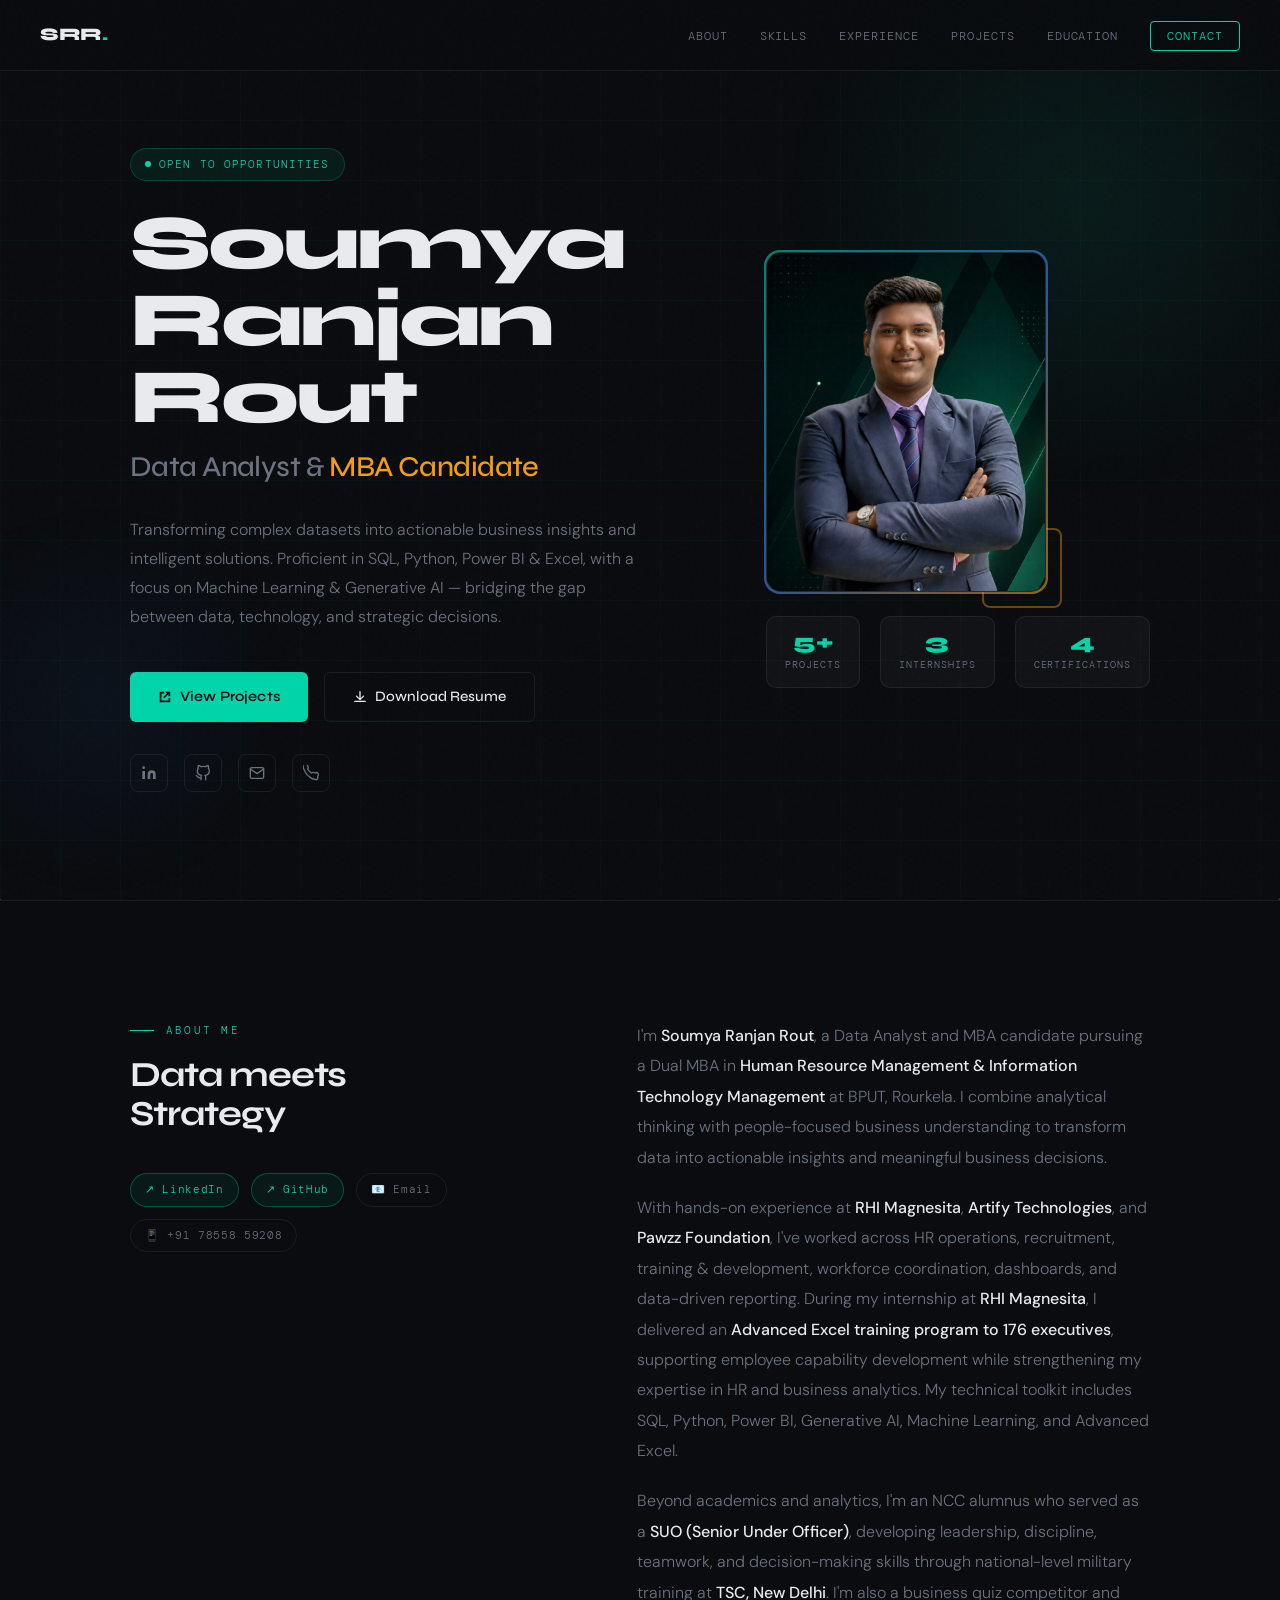
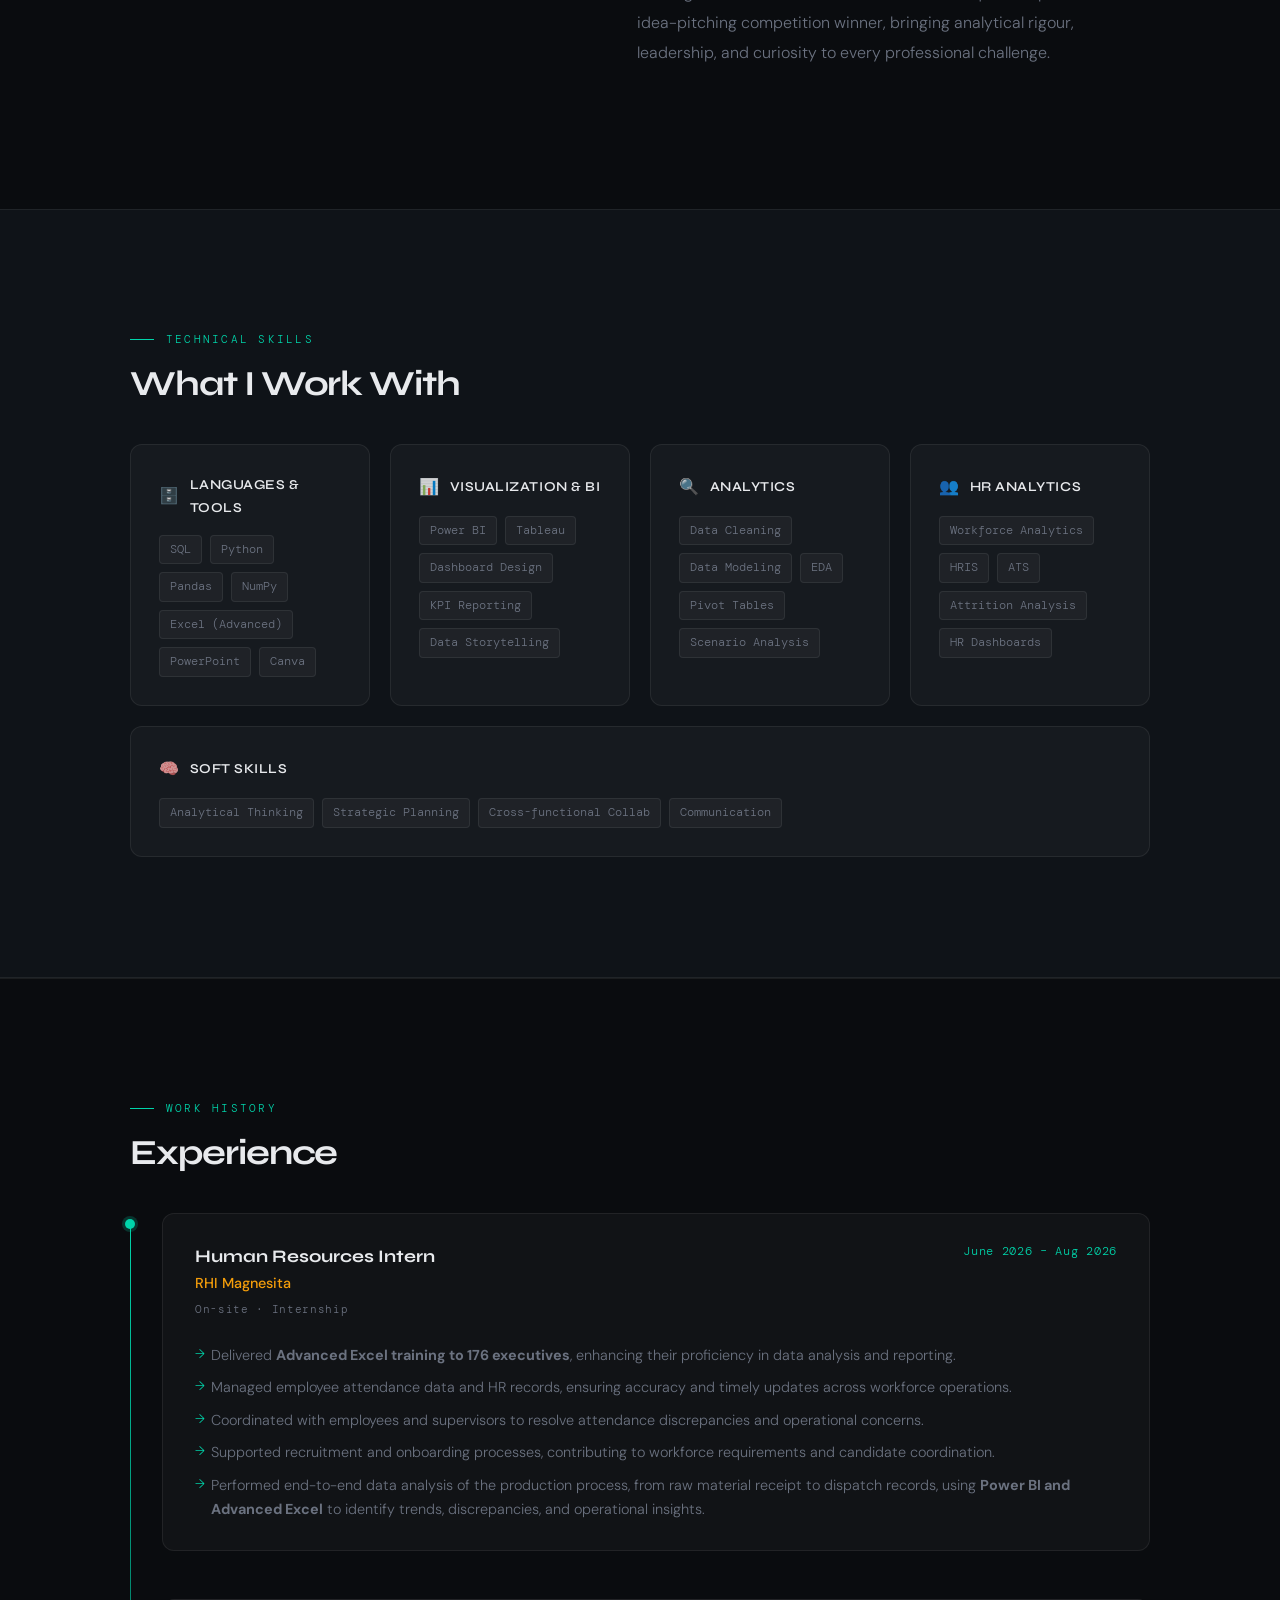
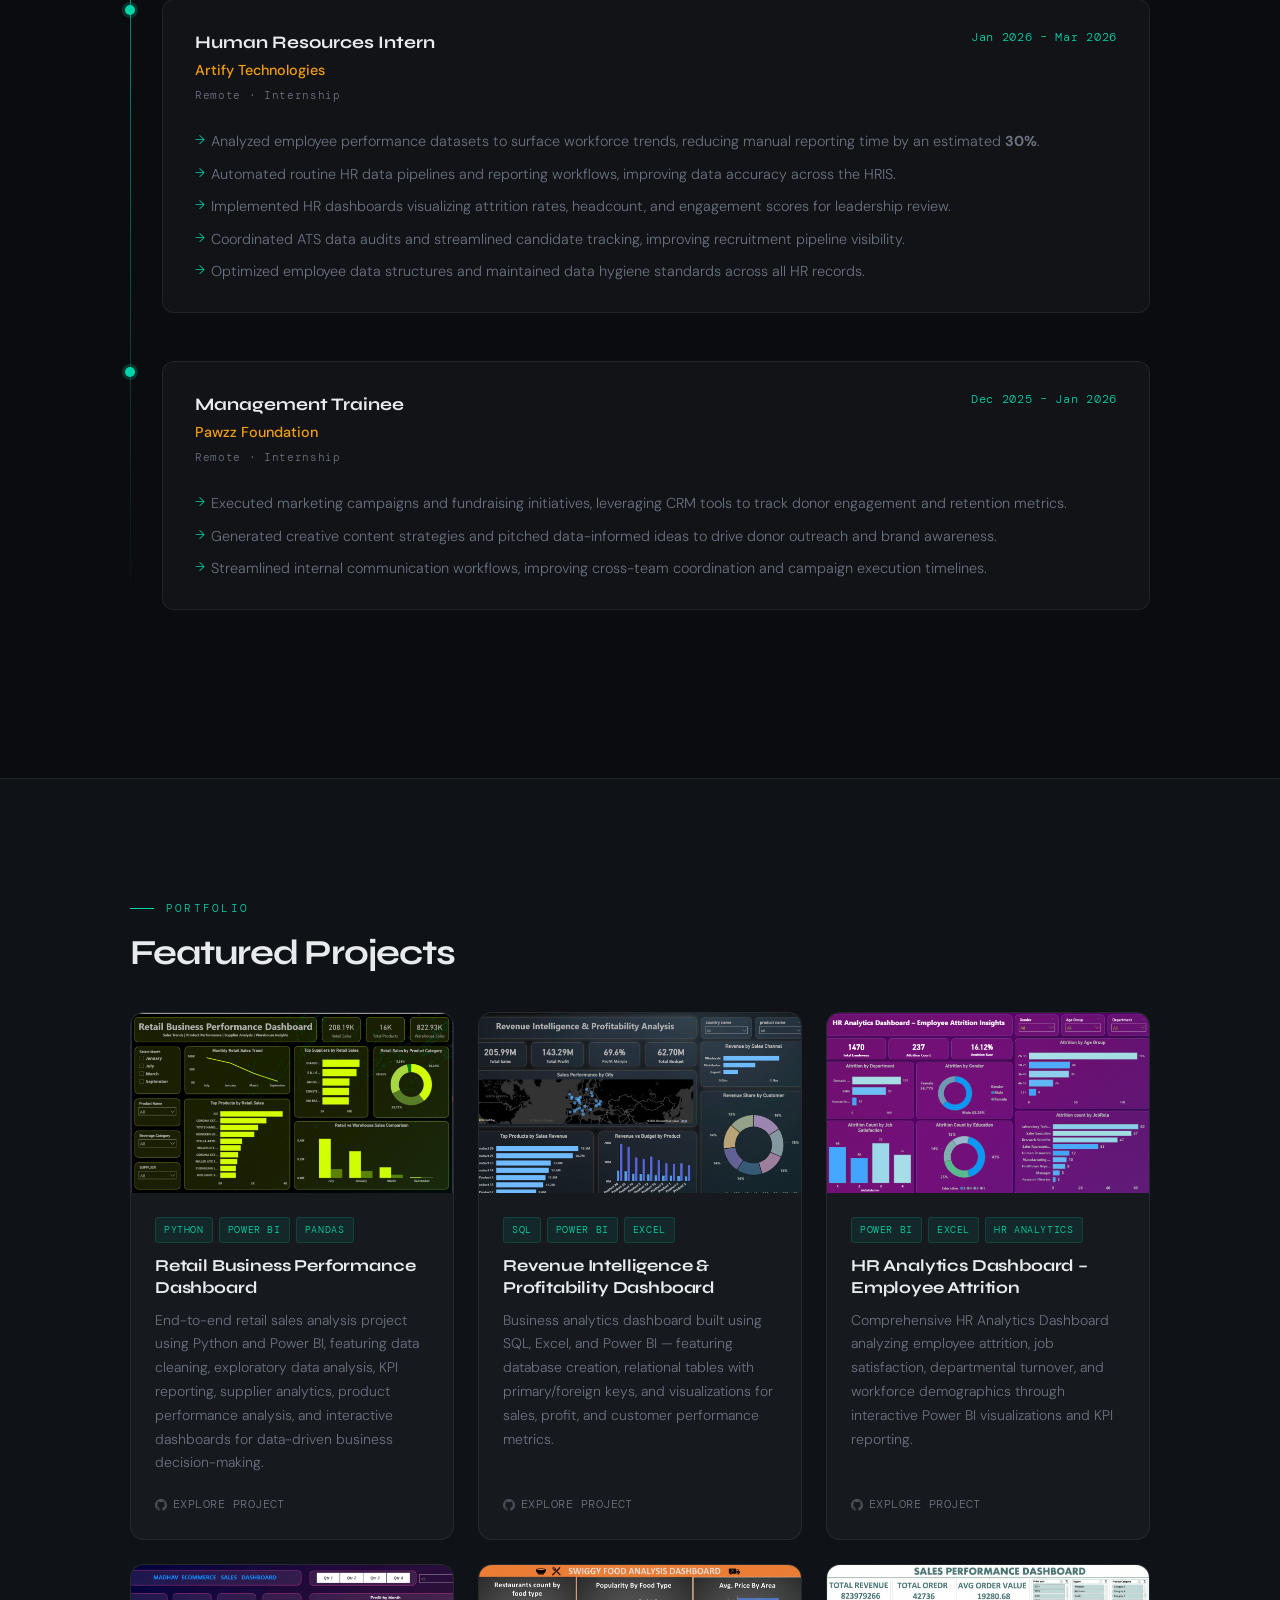
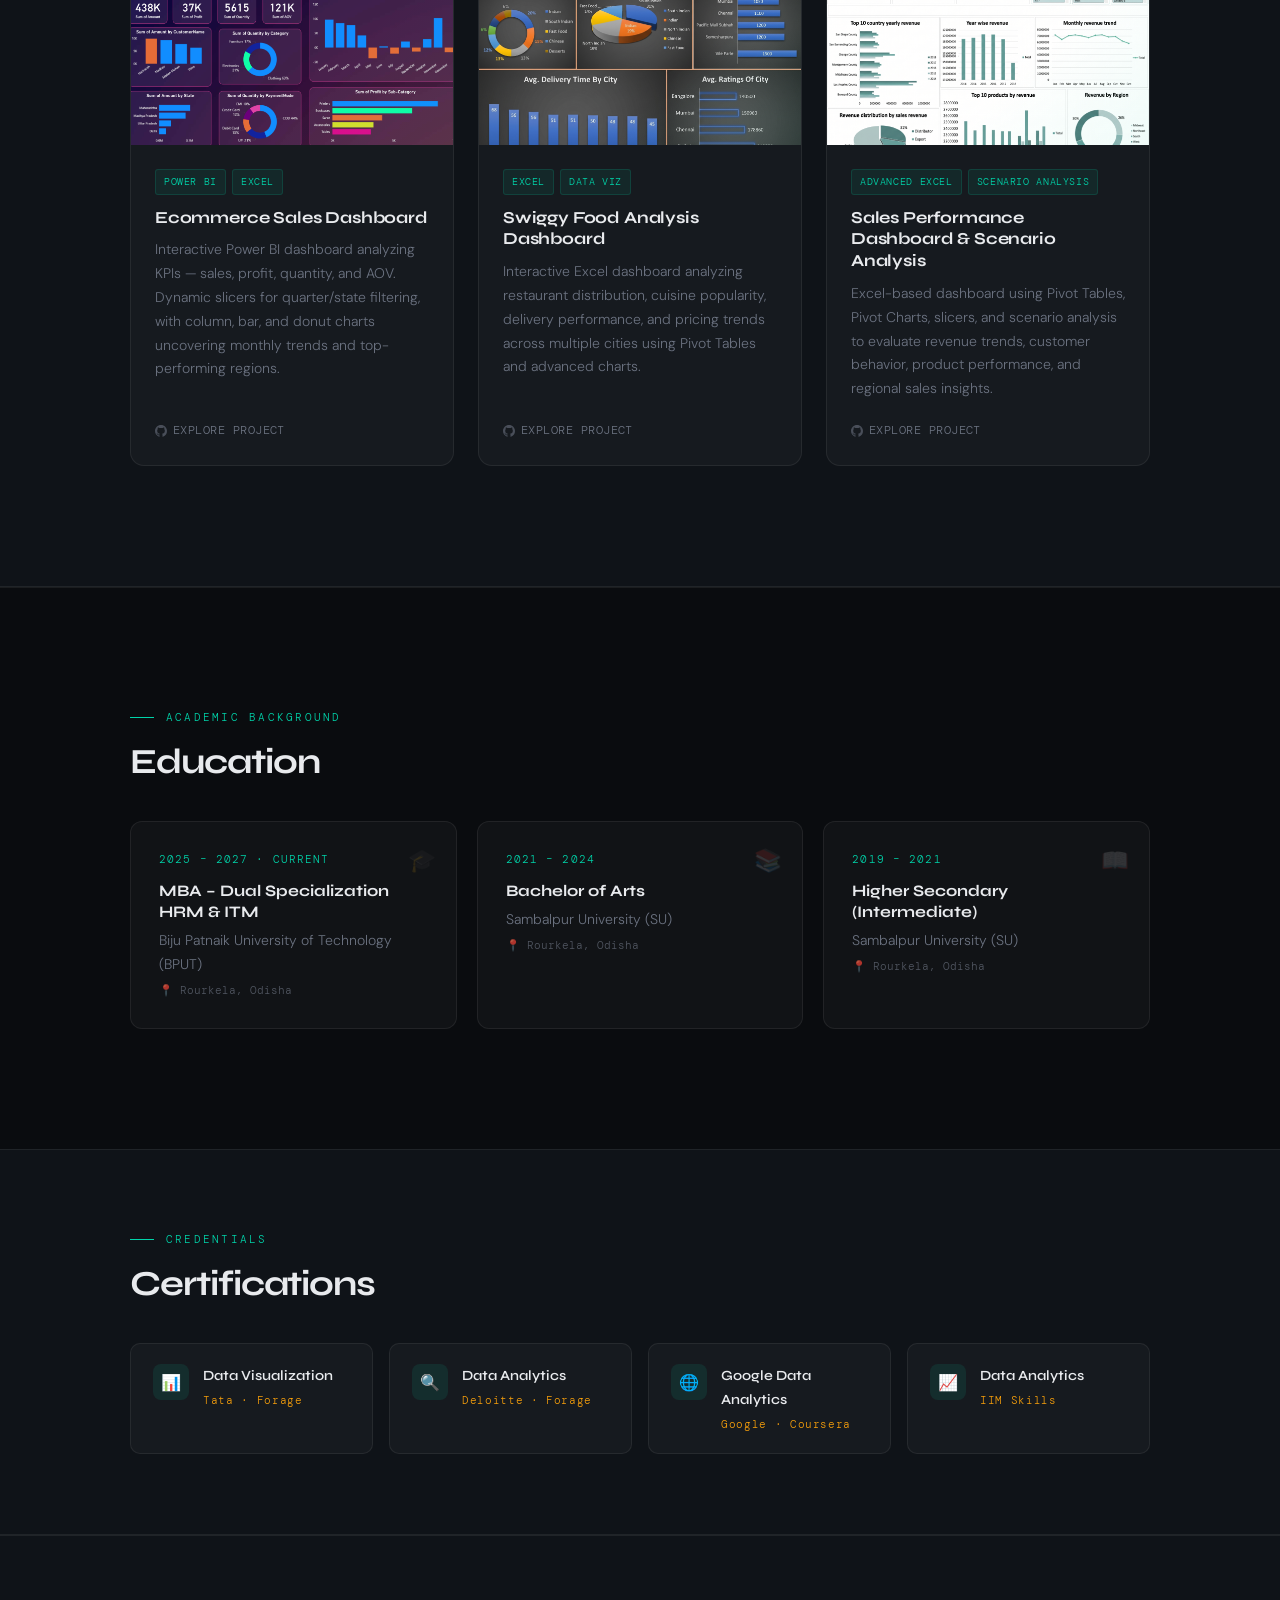
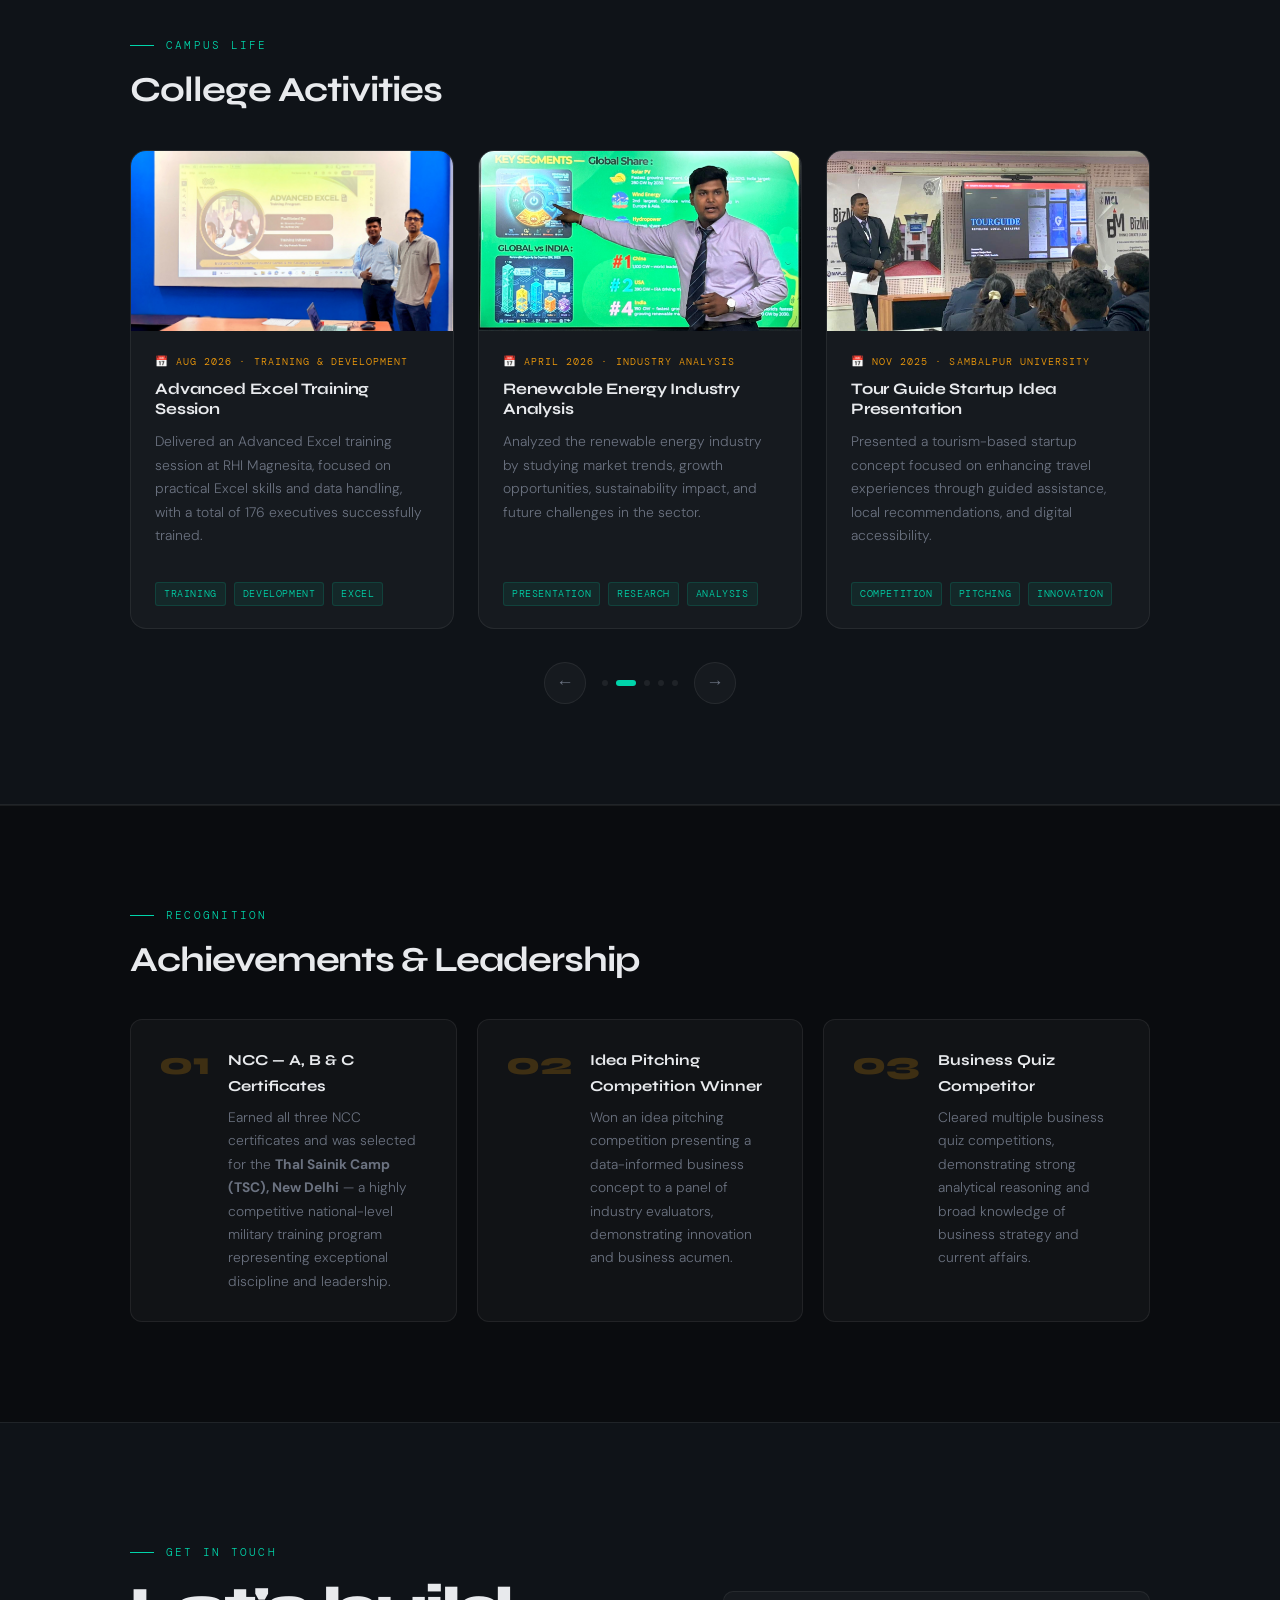
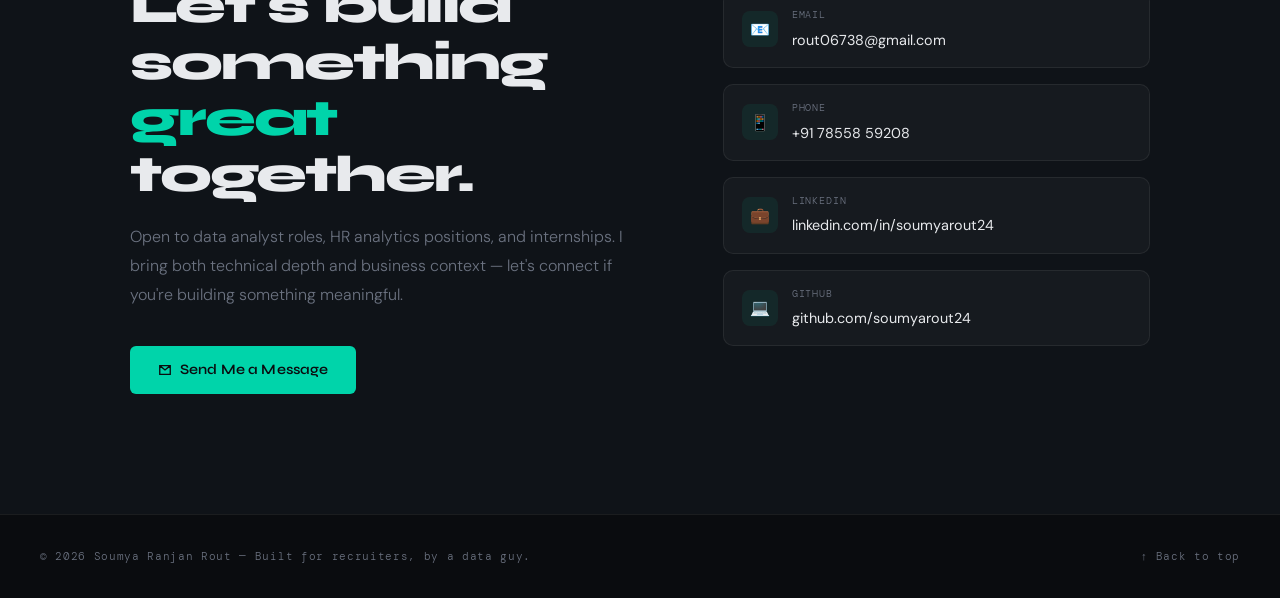
==== commit eef692b7: "Update index.html" ====
--- a/index.html
+++ b/index.html
@@ -39,8 +39,8 @@
         <h1 class="hero-name">Soumya<br>Ranjan Rout</h1>
         <p class="hero-title">Data Analyst &amp; <span class="highlight">MBA Candidate</span></p>
         <p class="hero-desc">
-          Transforming complex datasets into actionable business insights. Proficient in SQL, Python, Power BI &amp; Tableau — bridging the gap between data and strategic decisions.
-        </p>
+  Transforming complex datasets into actionable business insights and intelligent solutions. Proficient in SQL, Python, Power BI &amp; Excel, with a focus on Machine Learning &amp; Generative AI — bridging the gap between data, technology, and strategic decisions.
+</p>
         <div class="hero-actions">
           <a href="#projects" class="btn-primary">
             <svg width="14" height="14" viewBox="0 0 16 16" fill="none"><path d="M2 2h5v2H4v8h8v-3h2v5H2V2z" fill="currentColor"/><path d="M9 2h5v5h-2V4.828L7.414 9.414 6 8l4.586-4.586H9V2z" fill="currentColor"/></svg>
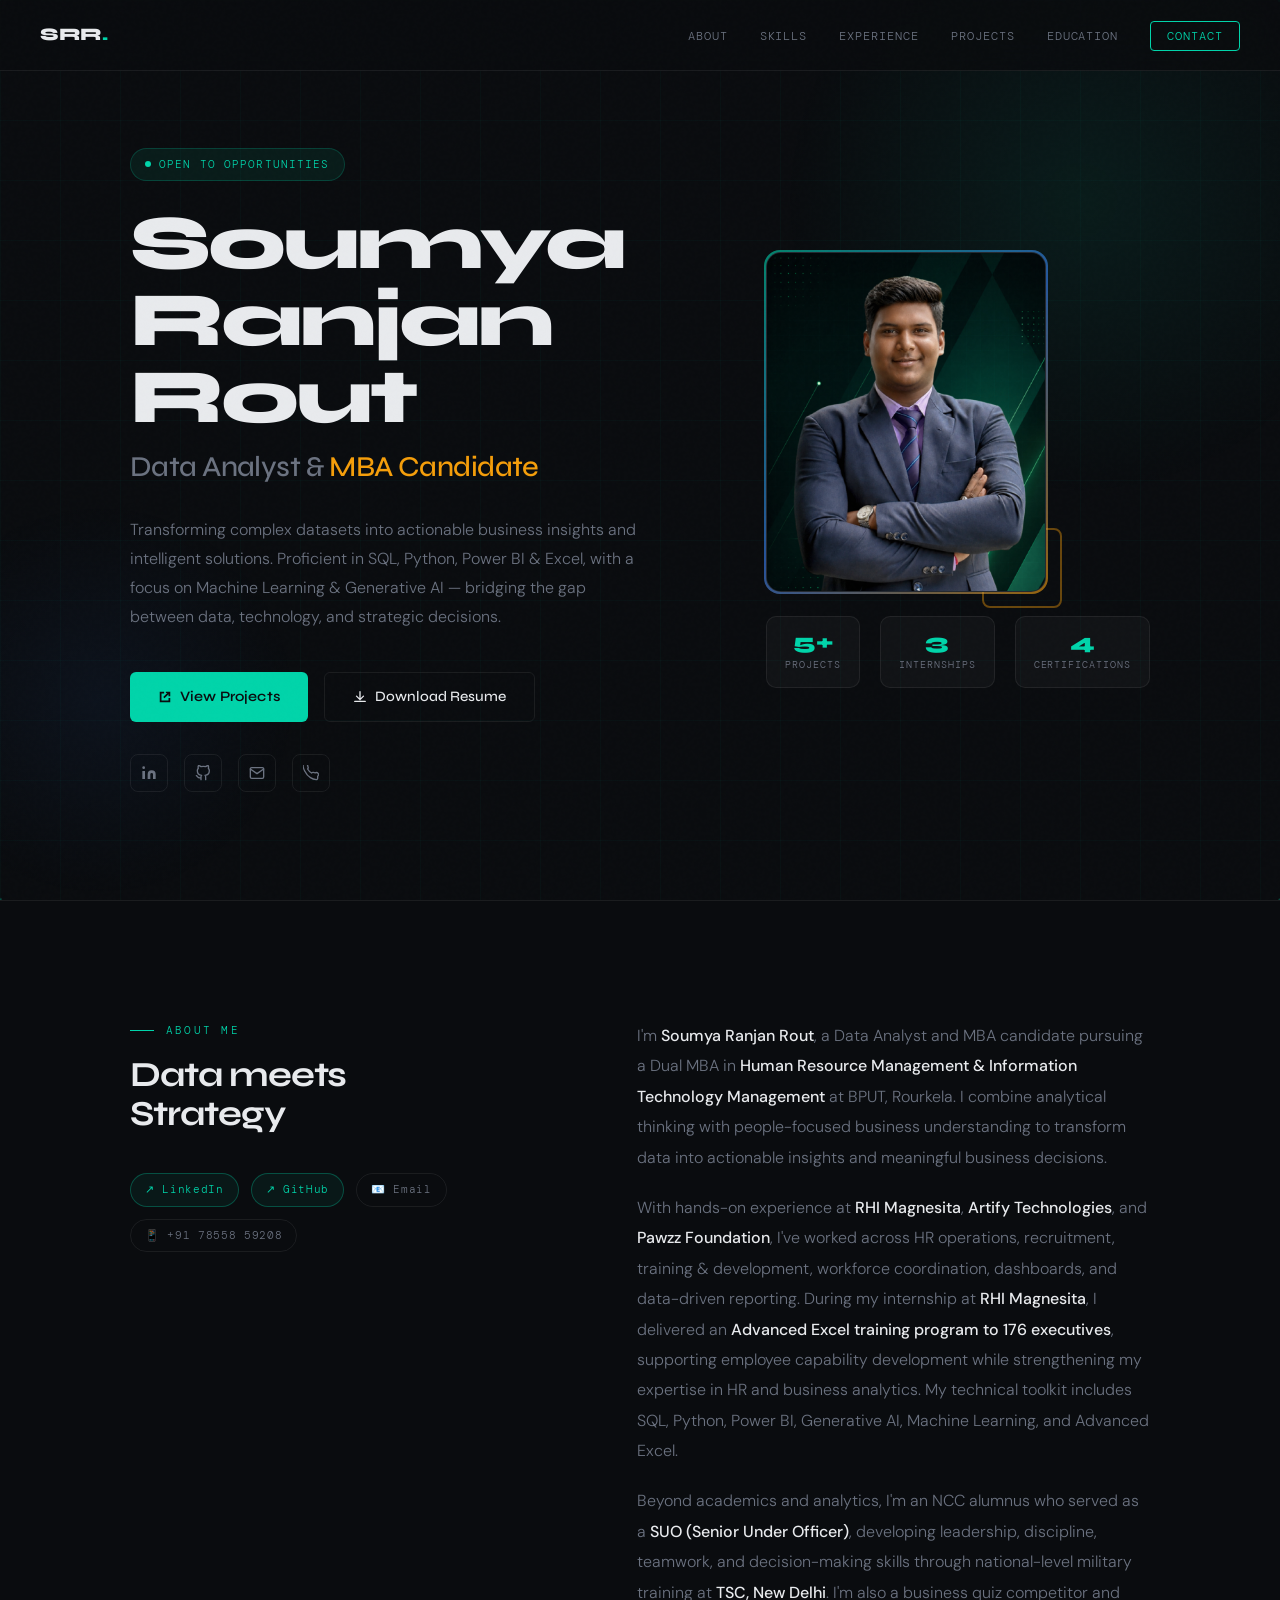
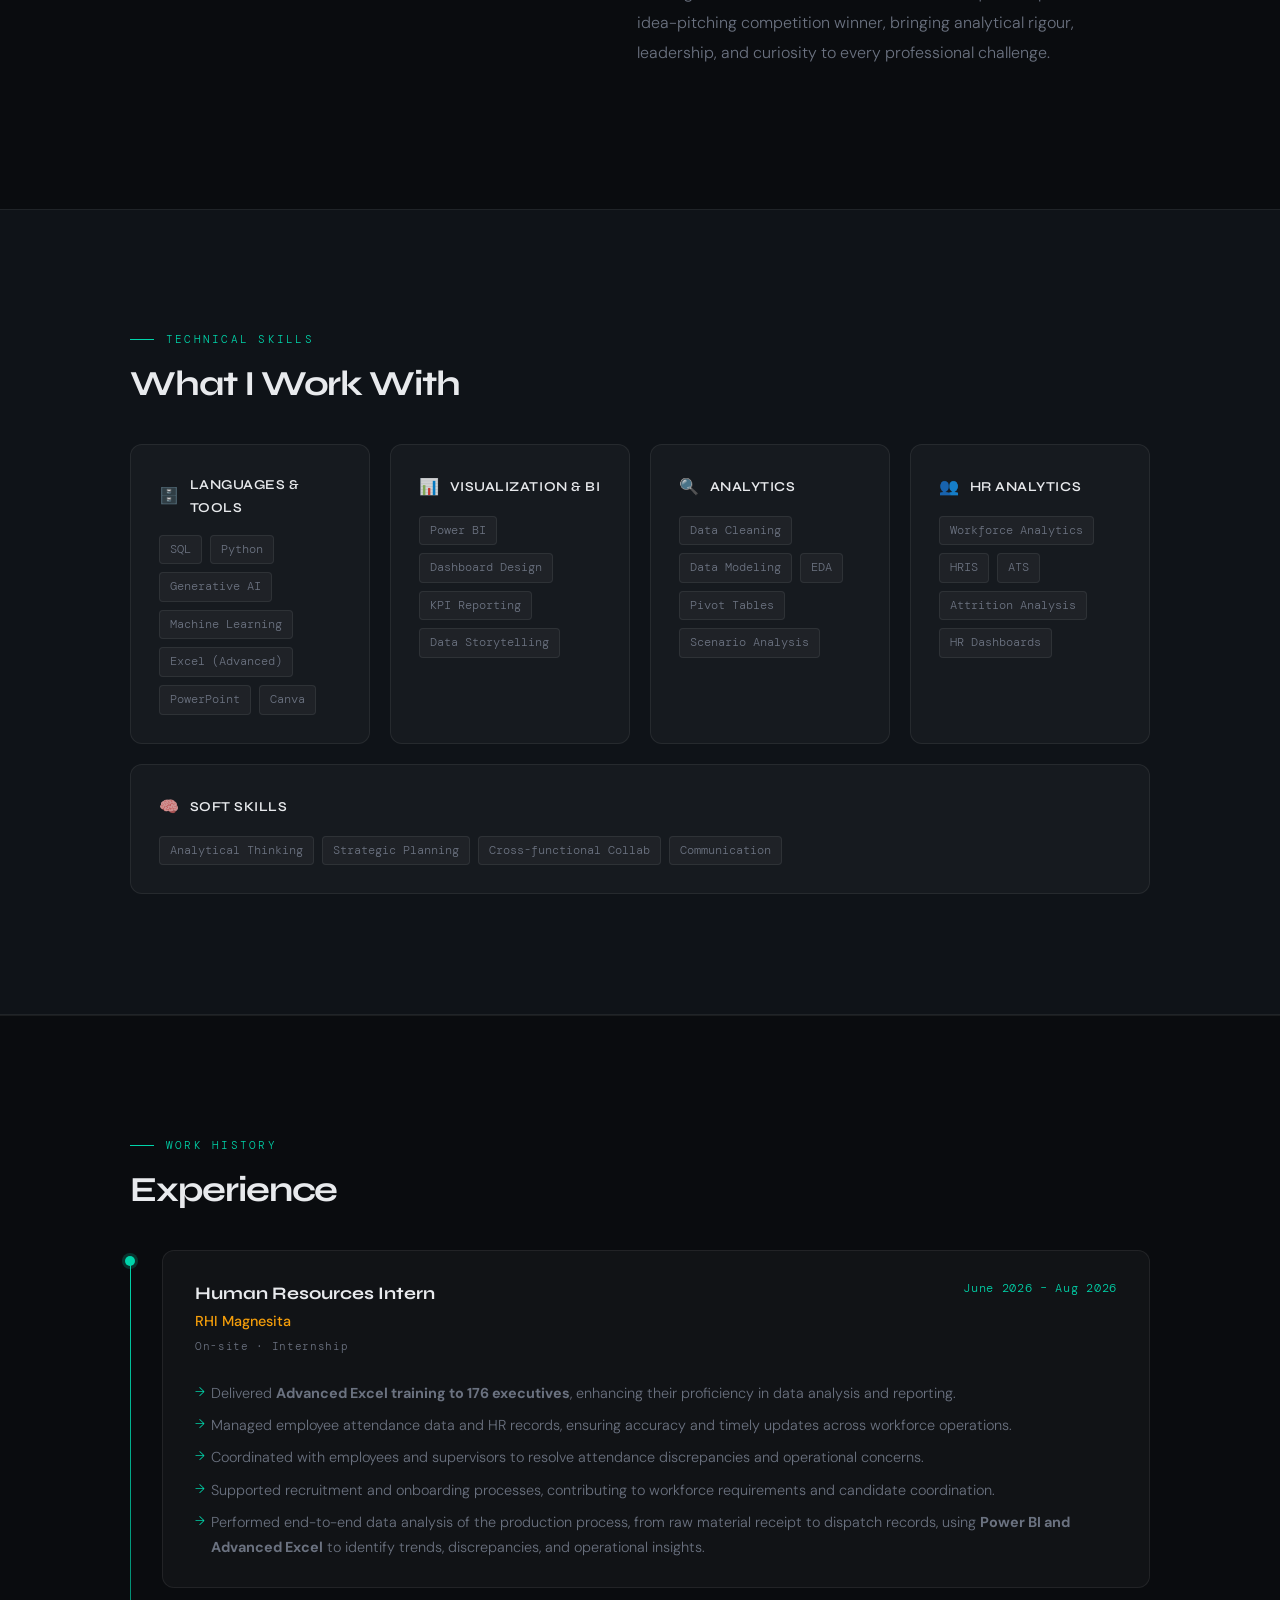
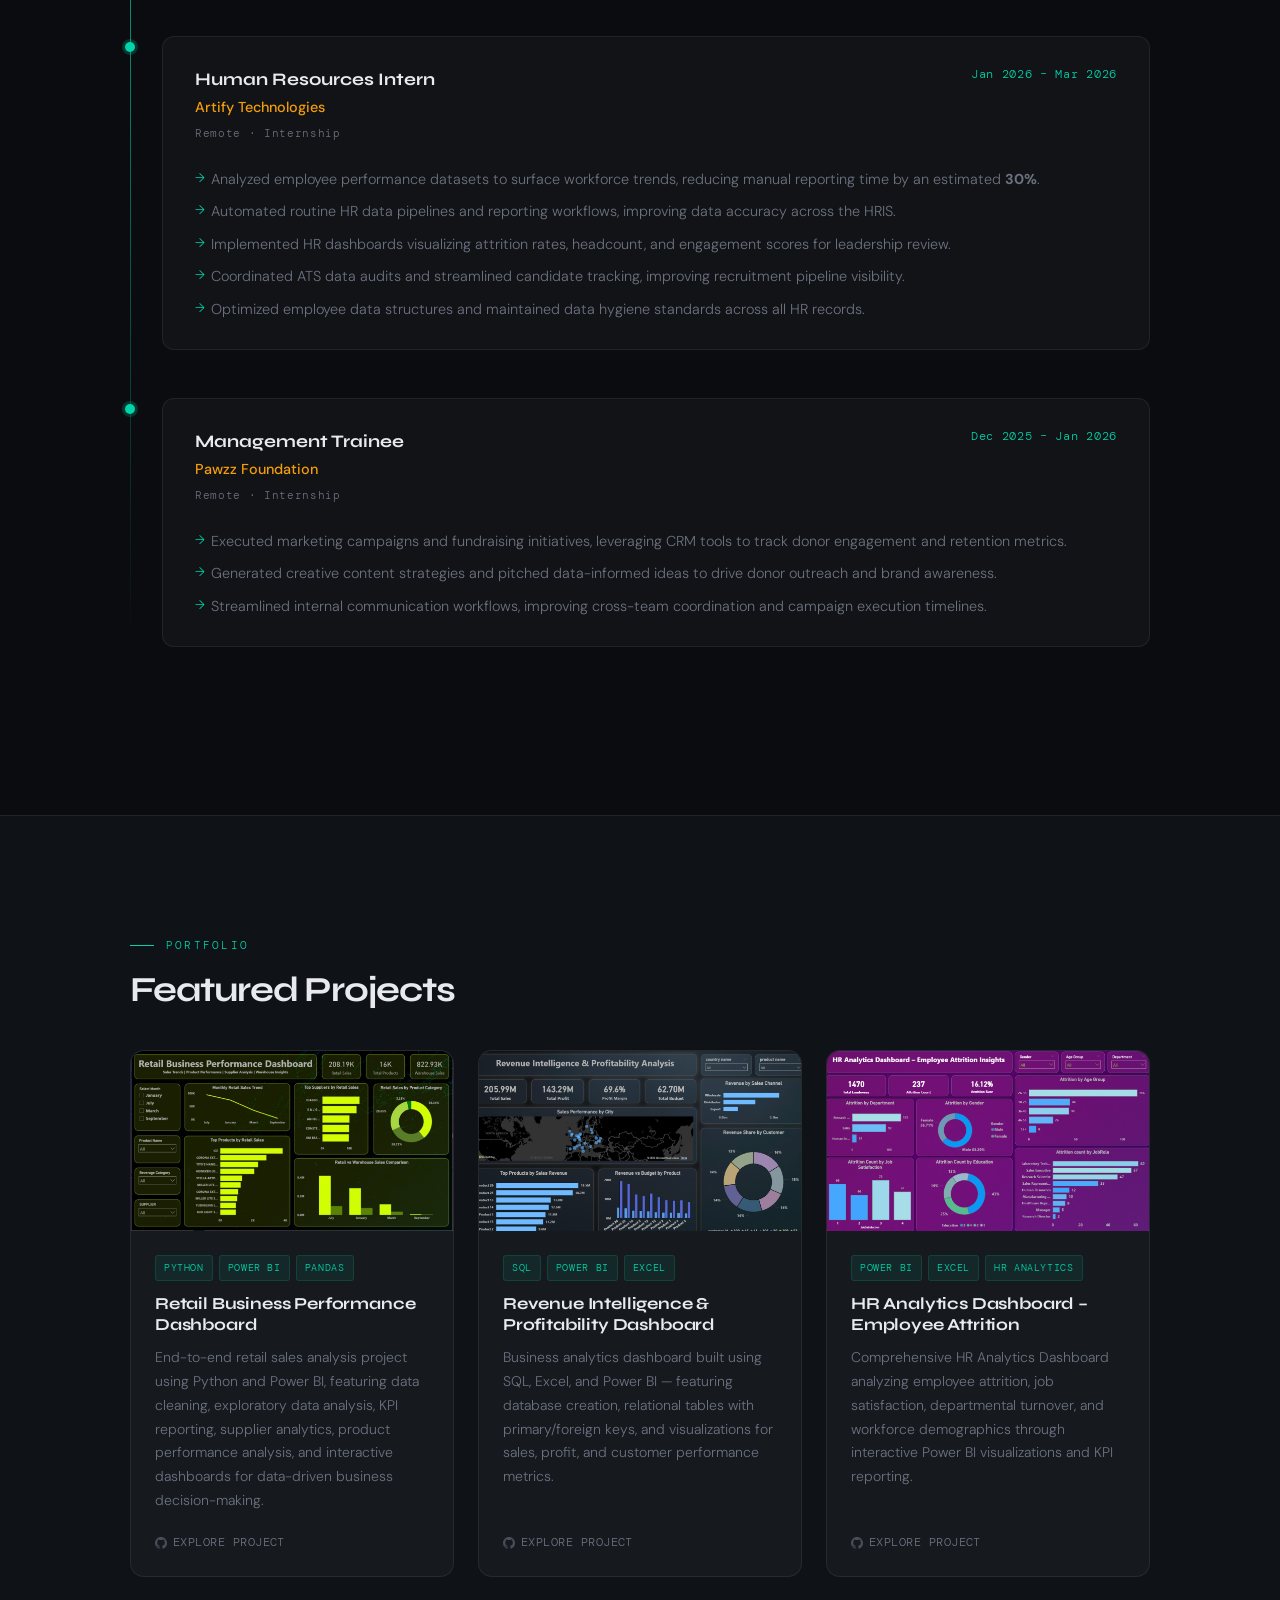
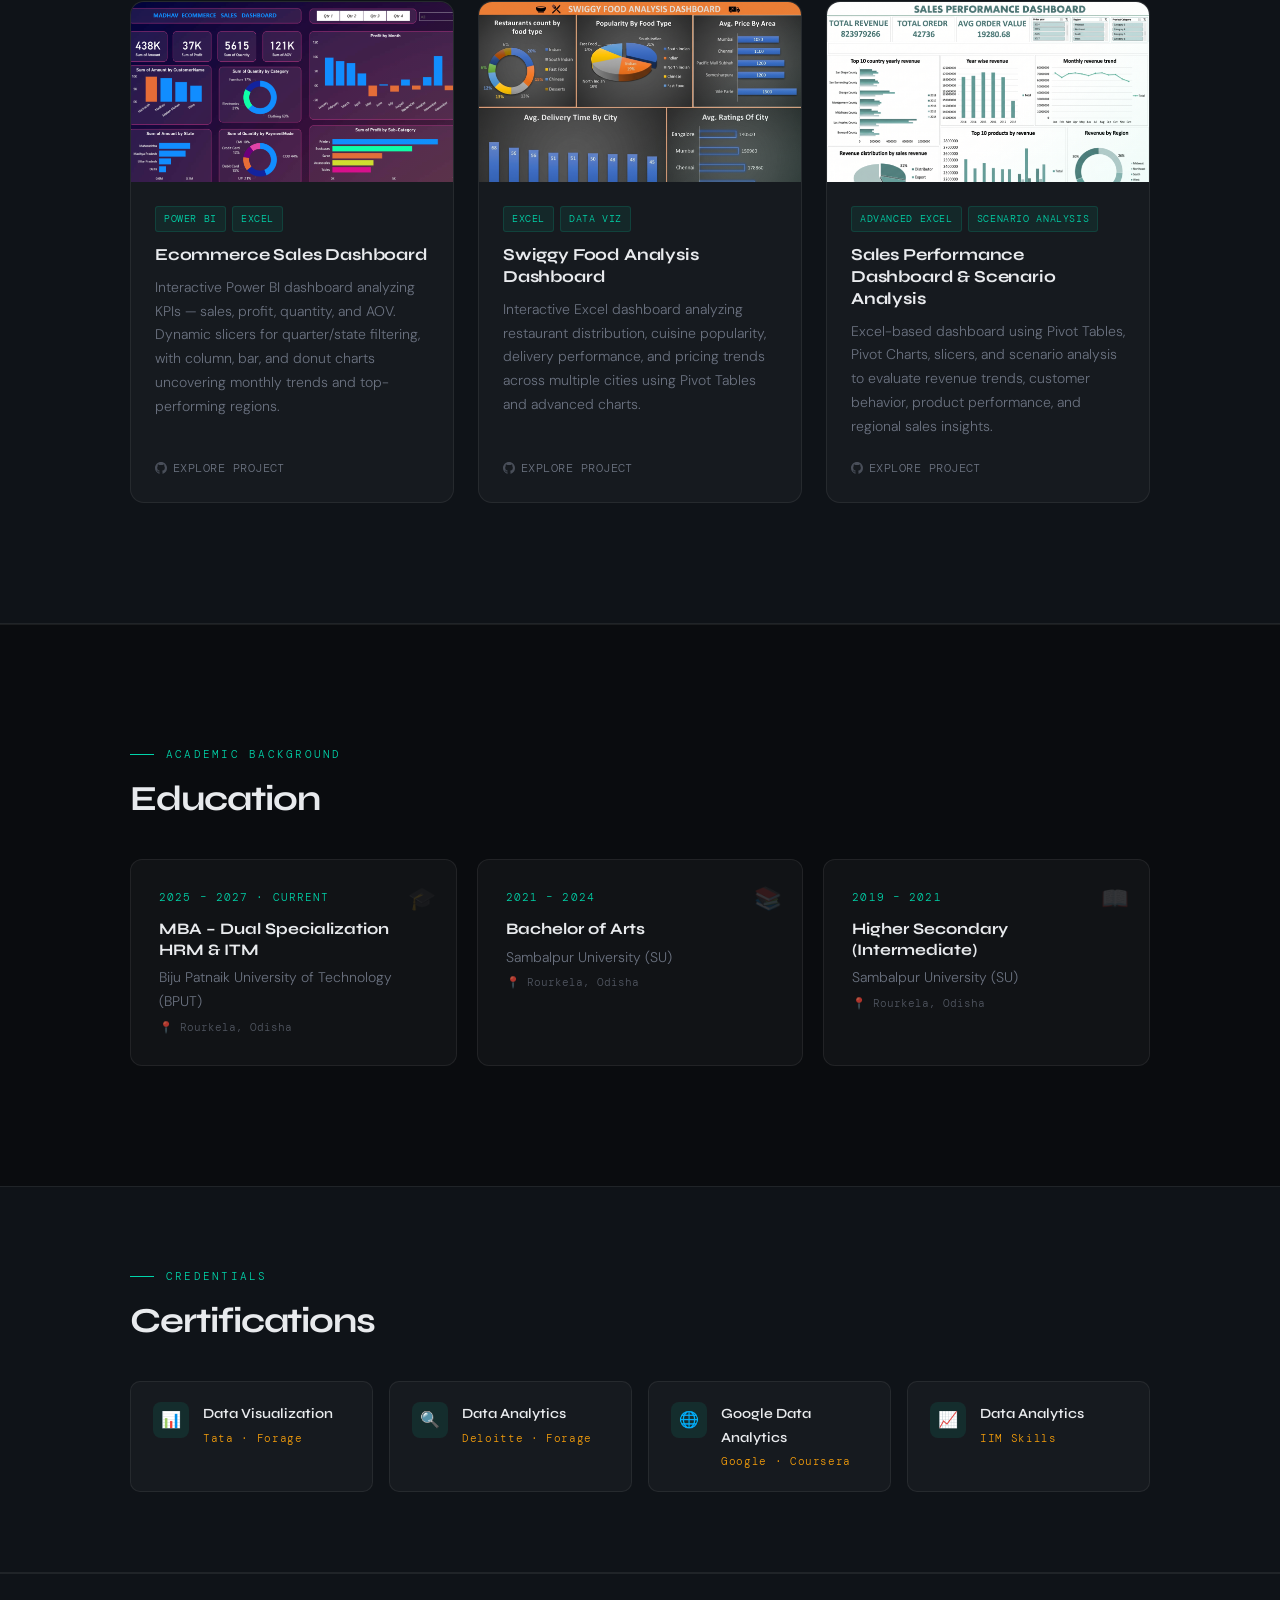
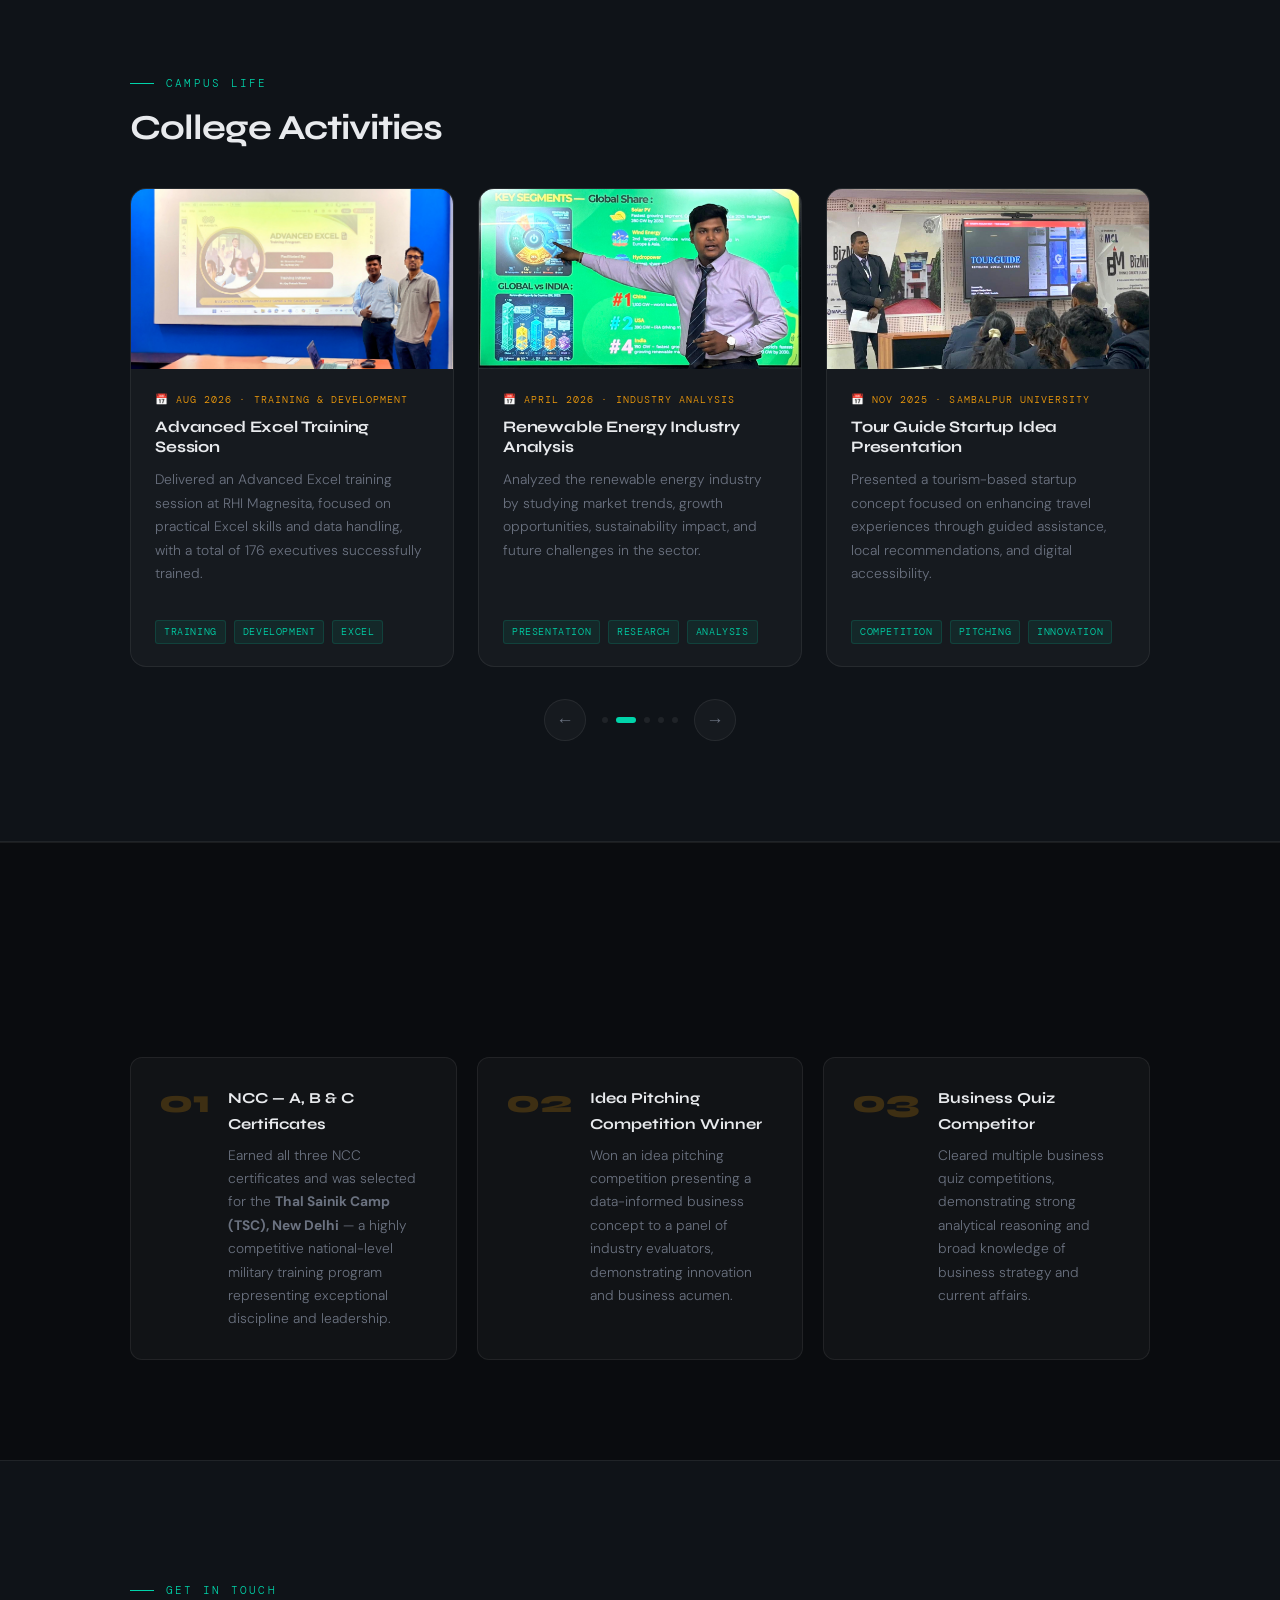
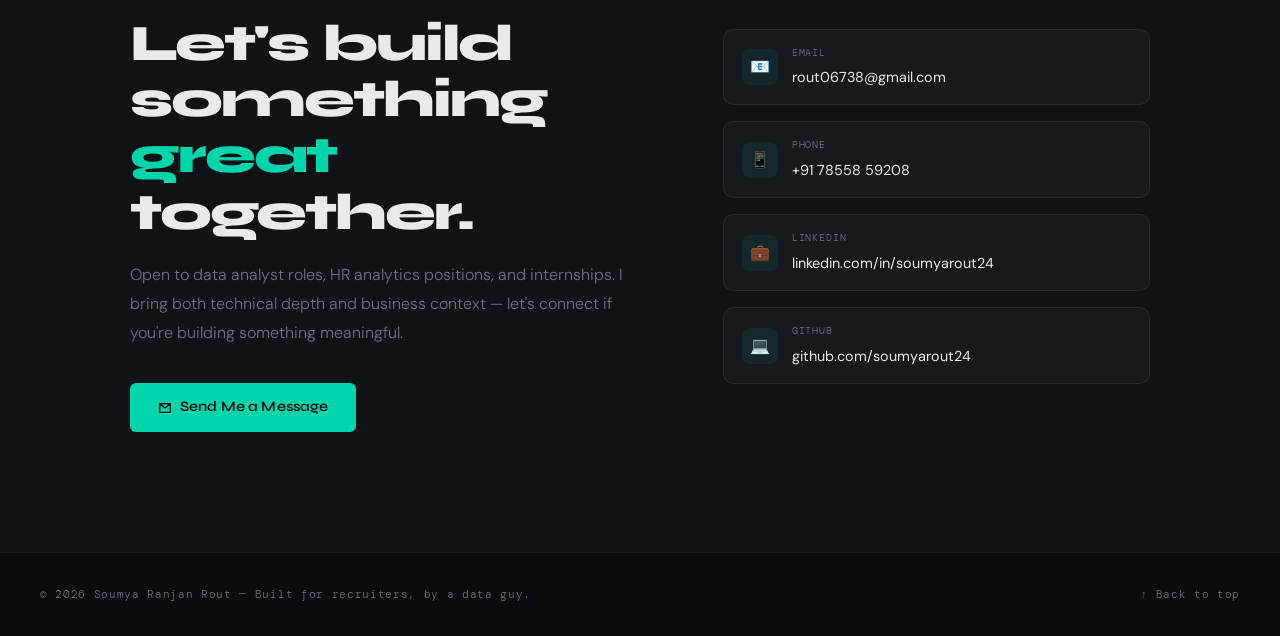
==== commit 2292cecb: "Update index.html" ====
--- a/index.html
+++ b/index.html
@@ -134,8 +134,8 @@
         <div class="skill-tags">
           <span class="skill-tag">SQL</span>
           <span class="skill-tag">Python</span>
-          <span class="skill-tag">Pandas</span>
-          <span class="skill-tag">NumPy</span>
+          <span class="skill-tag">Generative AI</span>
+          <span class="skill-tag">Machine Learning</span>
           <span class="skill-tag">Excel (Advanced)</span>
           <span class="skill-tag">PowerPoint</span>
           <span class="skill-tag">Canva</span>
@@ -145,7 +145,6 @@
         <h3><span class="ico">📊</span> Visualization & BI</h3>
         <div class="skill-tags">
           <span class="skill-tag">Power BI</span>
-          <span class="skill-tag">Tableau</span>
           <span class="skill-tag">Dashboard Design</span>
           <span class="skill-tag">KPI Reporting</span>
           <span class="skill-tag">Data Storytelling</span>
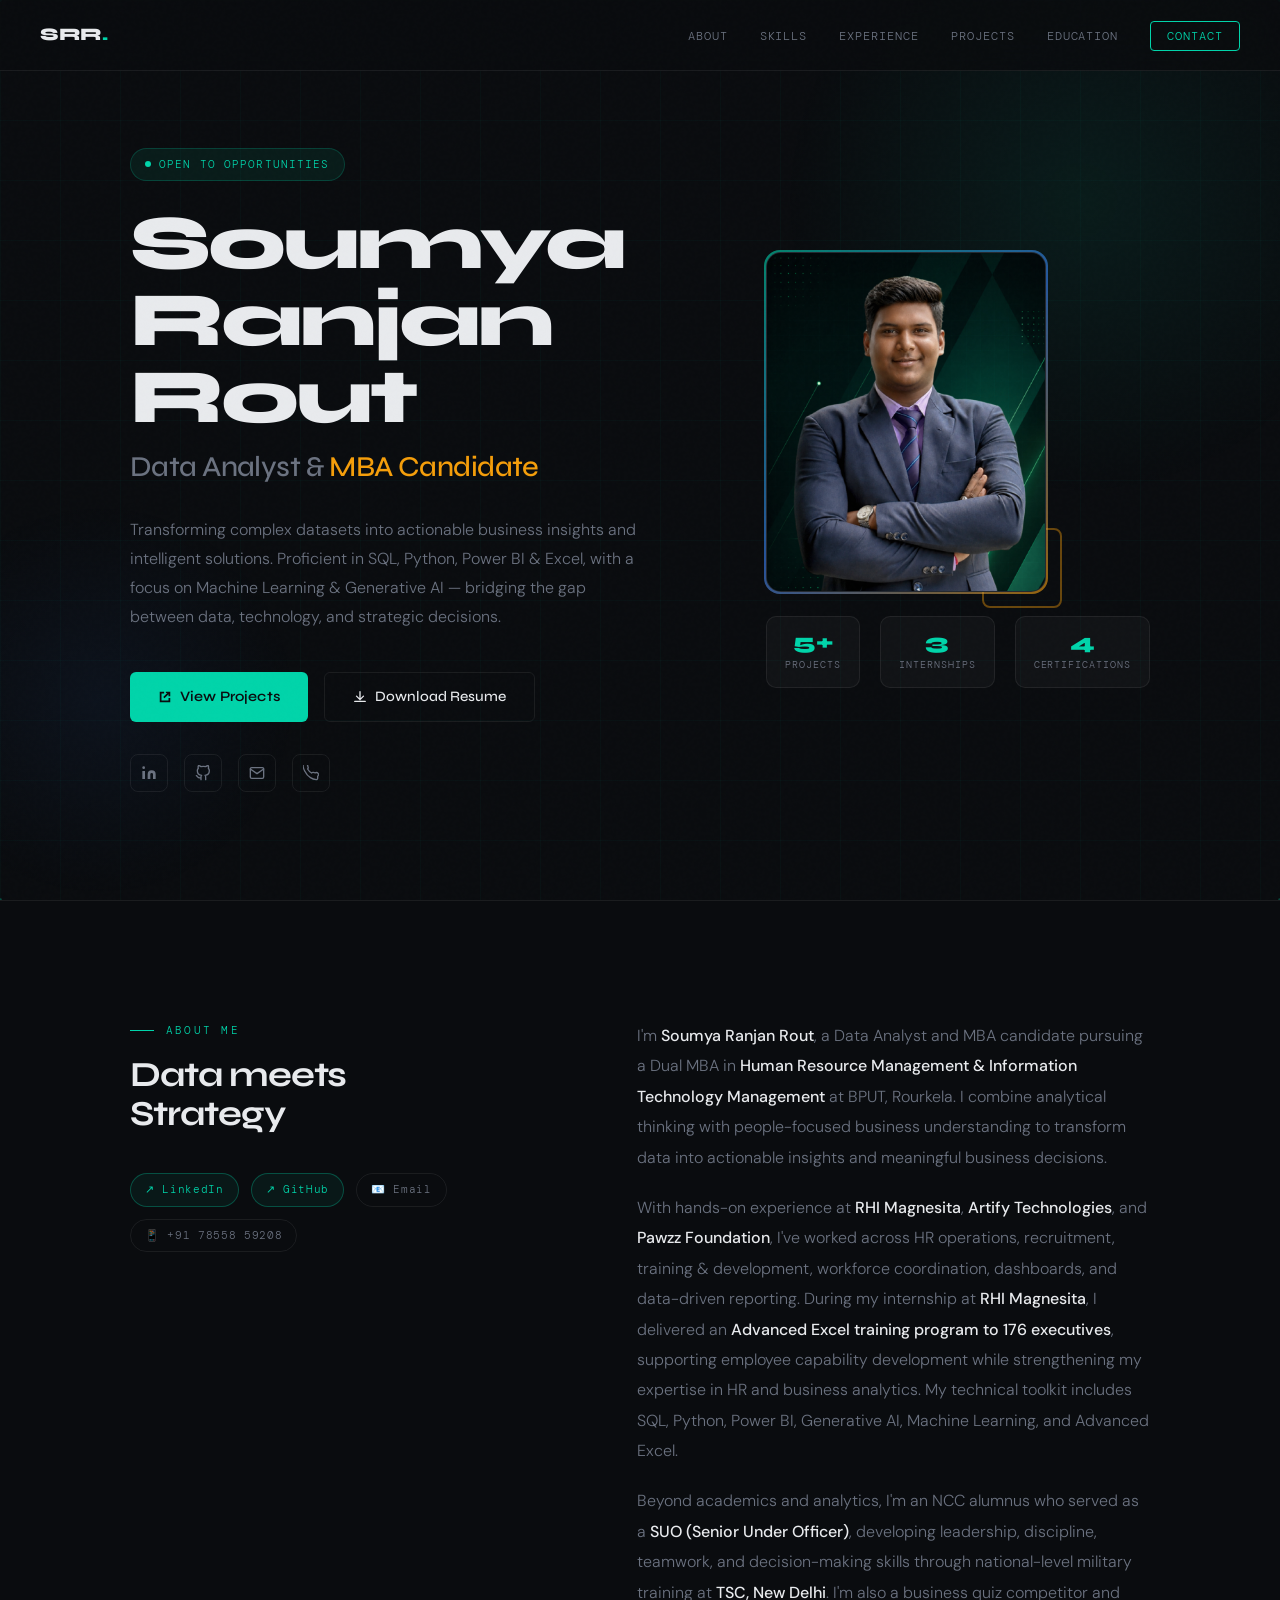
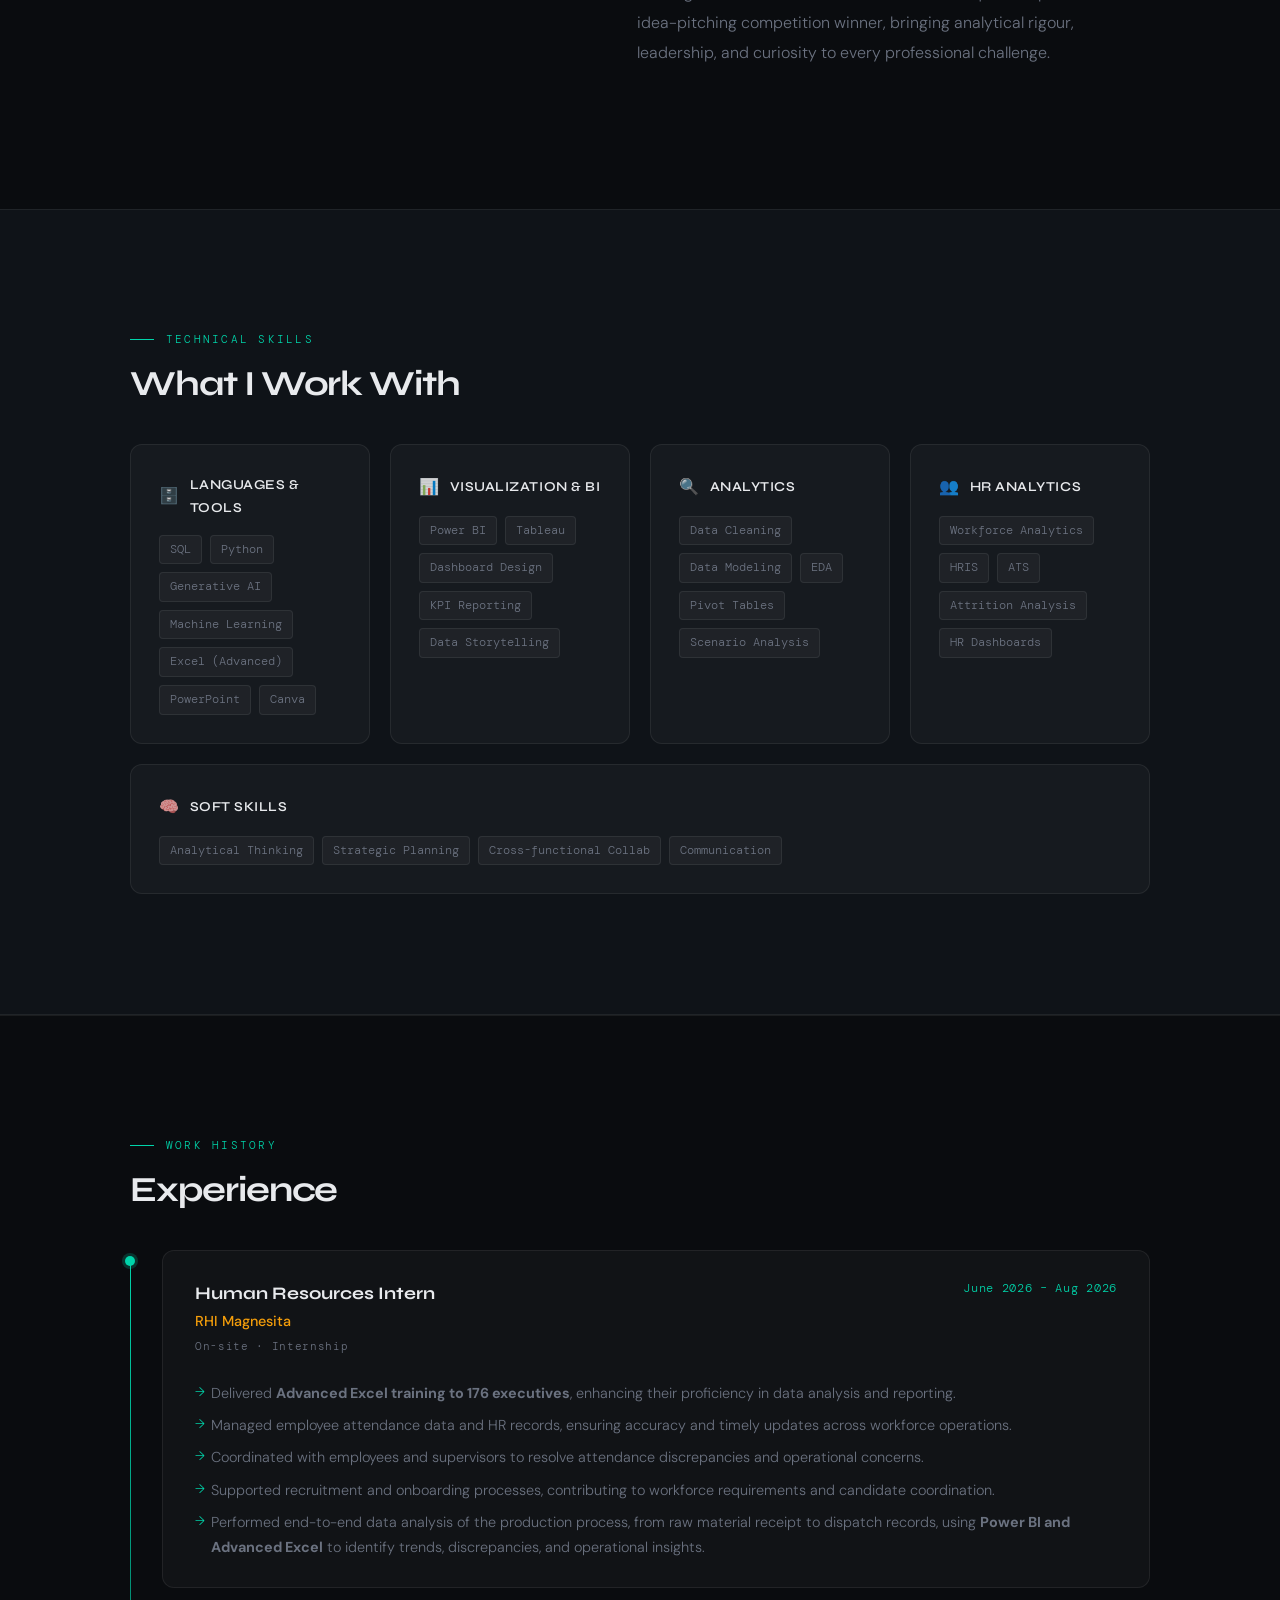
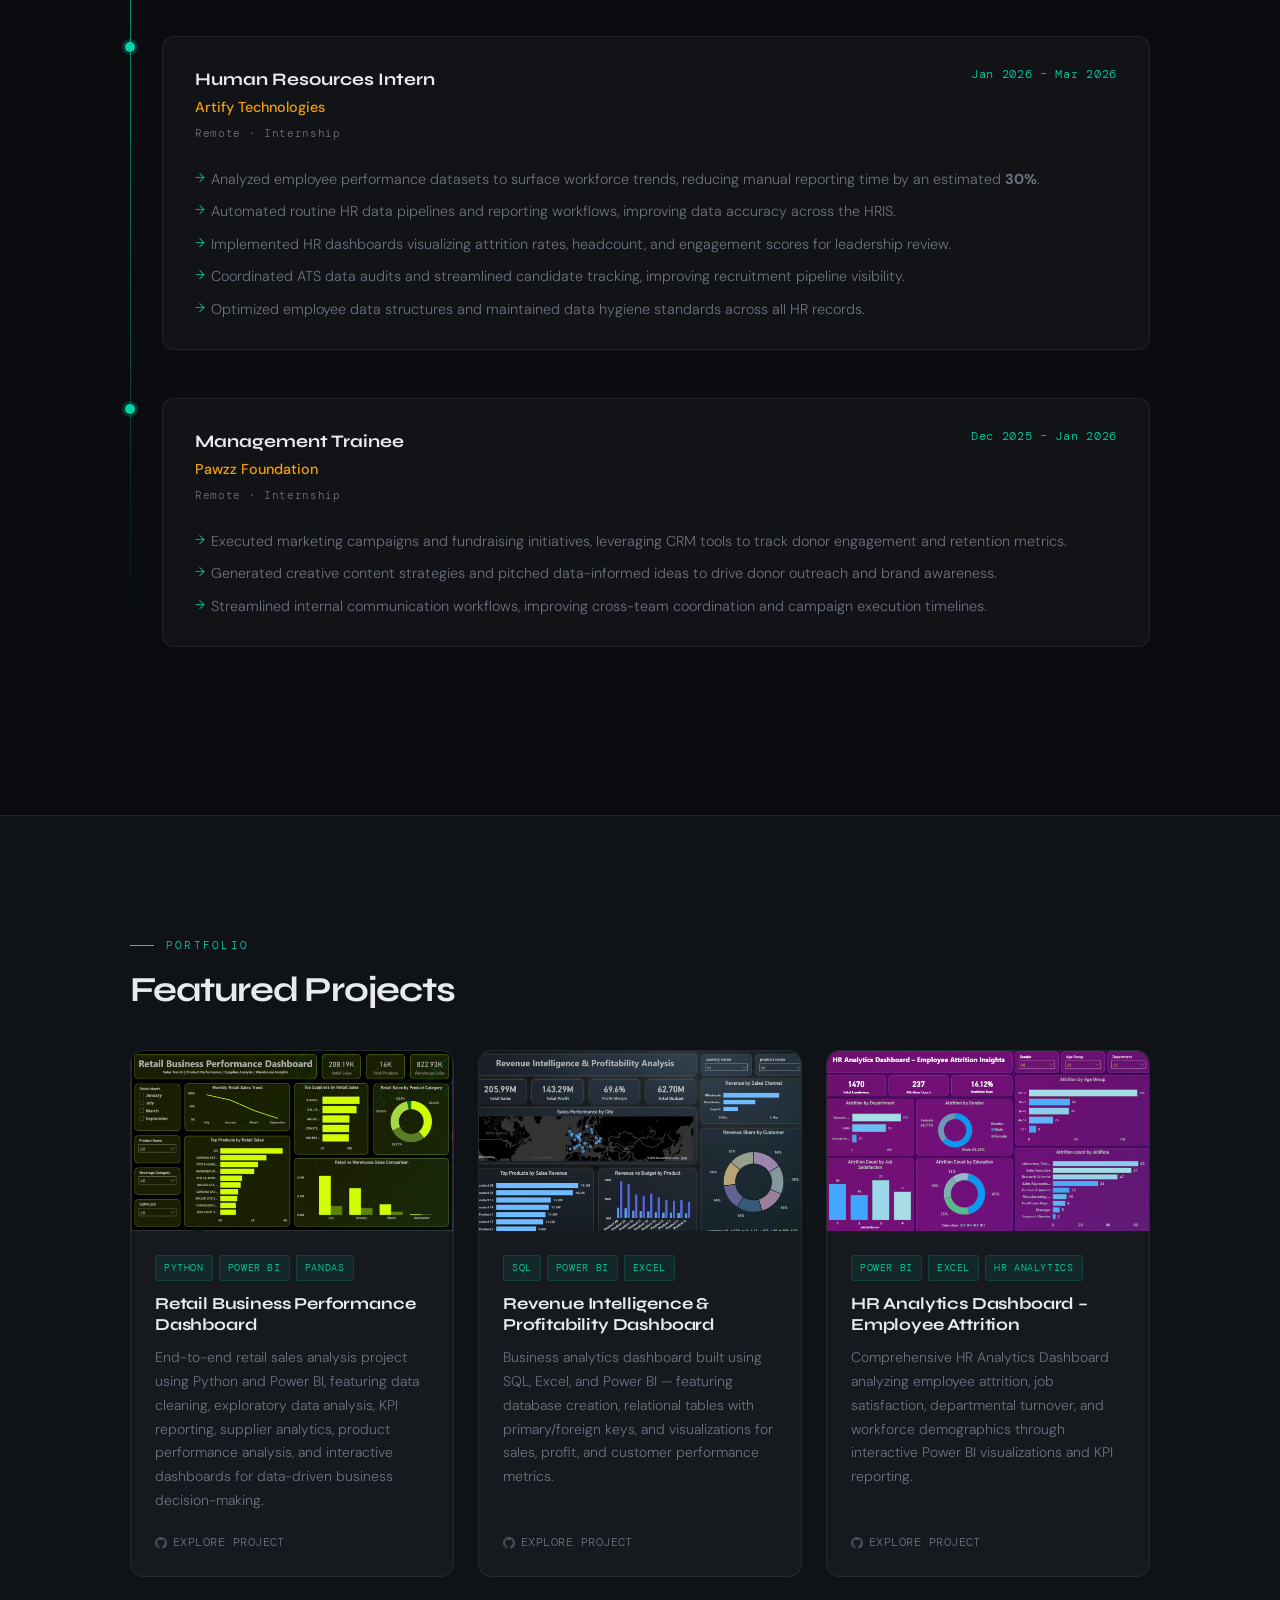
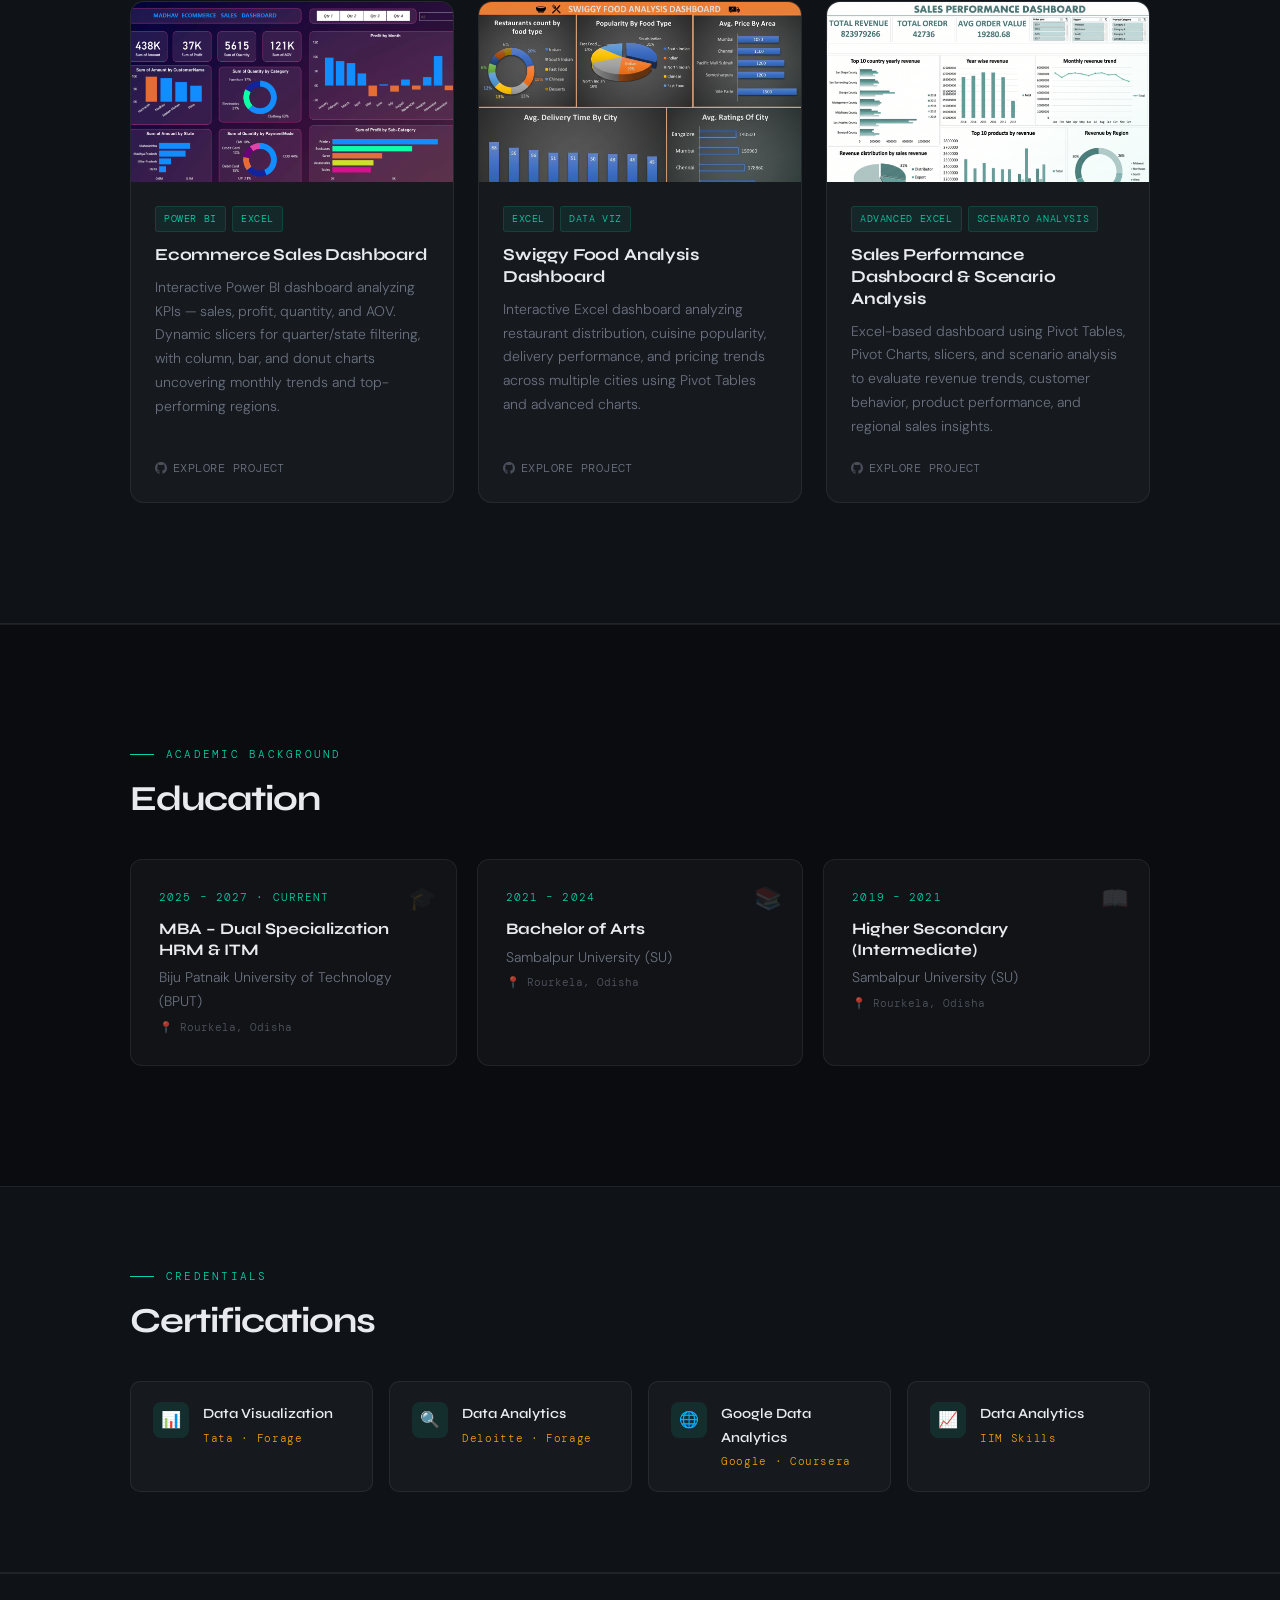
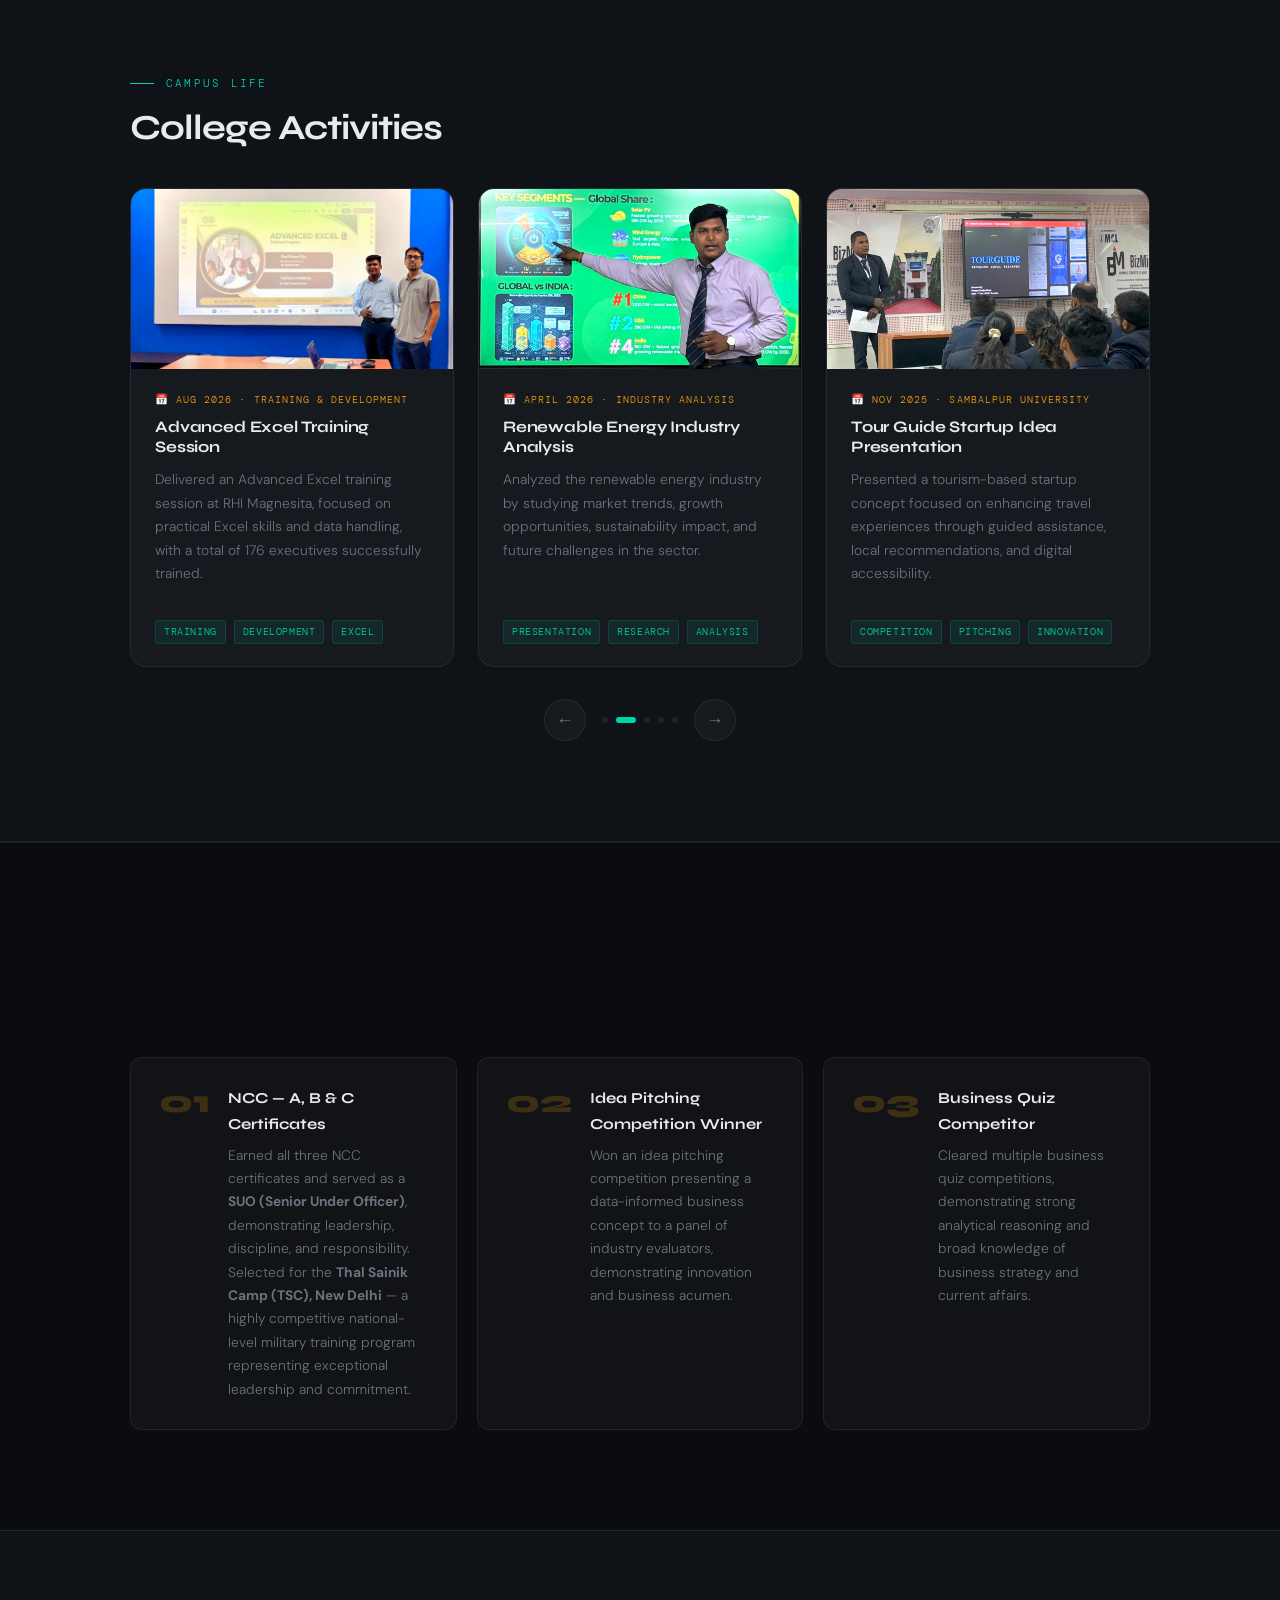
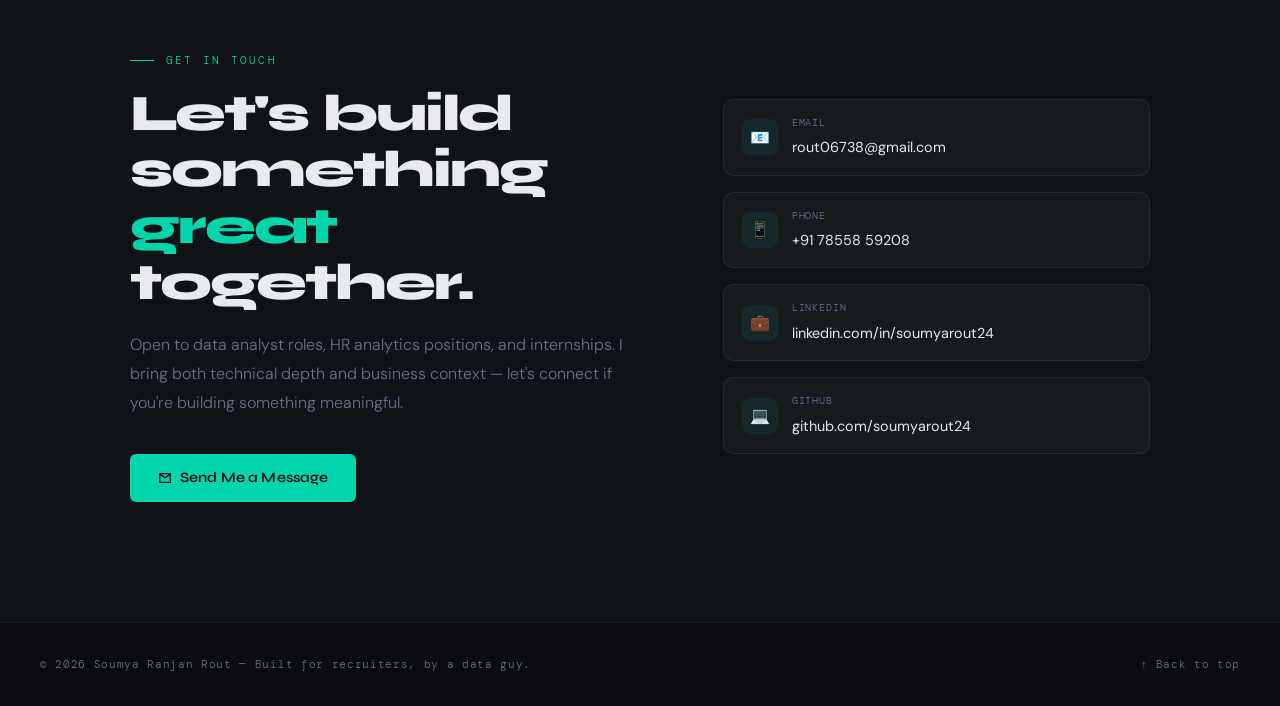
==== commit f220ef96: "Update index.html" ====
--- a/index.html
+++ b/index.html
@@ -145,6 +145,7 @@
         <h3><span class="ico">📊</span> Visualization & BI</h3>
         <div class="skill-tags">
           <span class="skill-tag">Power BI</span>
+          <span class="skill-tag">Tableau</span>
           <span class="skill-tag">Dashboard Design</span>
           <span class="skill-tag">KPI Reporting</span>
           <span class="skill-tag">Data Storytelling</span>
@@ -761,7 +762,7 @@
         <div class="ach-num">01</div>
         <div>
           <div class="ach-title">NCC — A, B &amp; C Certificates</div>
-          <div class="ach-desc">Earned all three NCC certificates and was selected for the <strong>Thal Sainik Camp (TSC), New Delhi</strong> — a highly competitive national-level military training program representing exceptional discipline and leadership.</div>
+          <div class="ach-desc">Earned all three NCC certificates and served as a <strong>SUO (Senior Under Officer)</strong>, demonstrating leadership, discipline, and responsibility. Selected for the <strong>Thal Sainik Camp (TSC), New Delhi</strong> — a highly competitive national-level military training program representing exceptional leadership and commitment.</div>
         </div>
       </div>
       <div class="ach-card reveal">
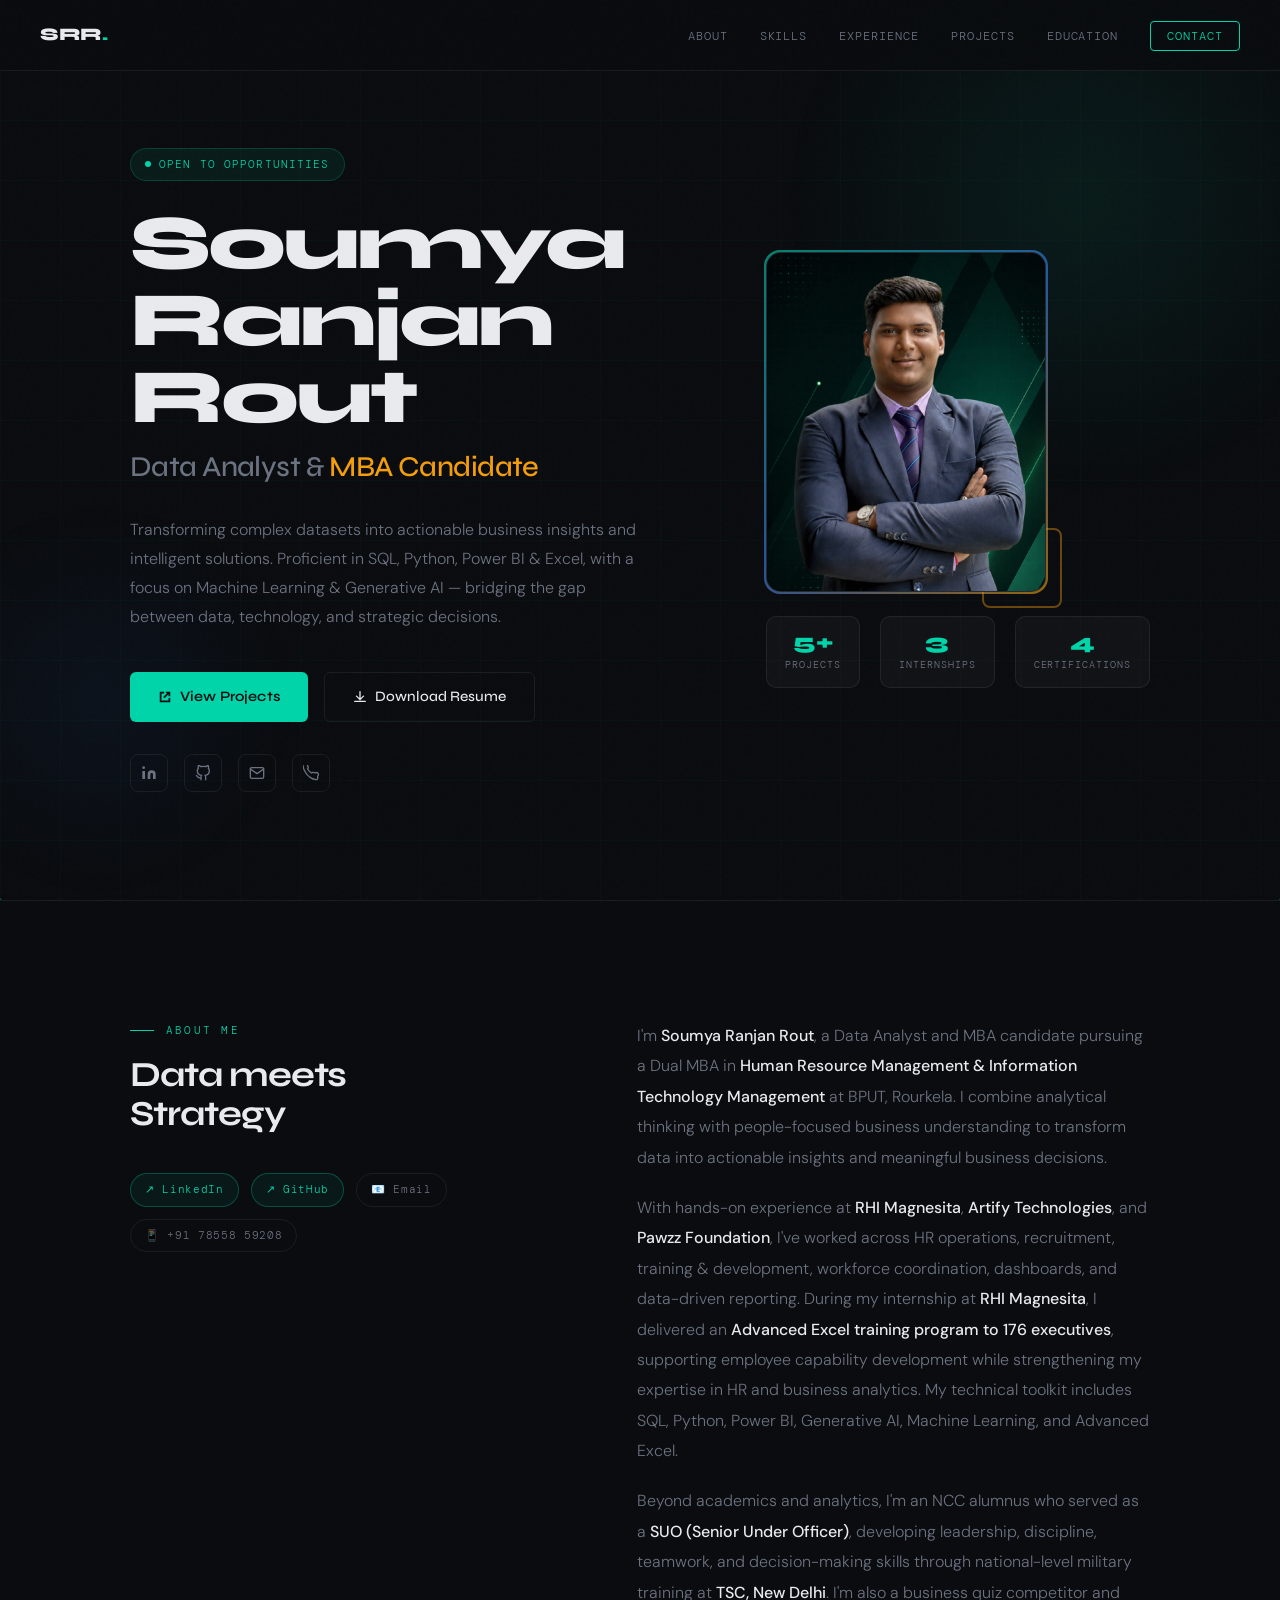
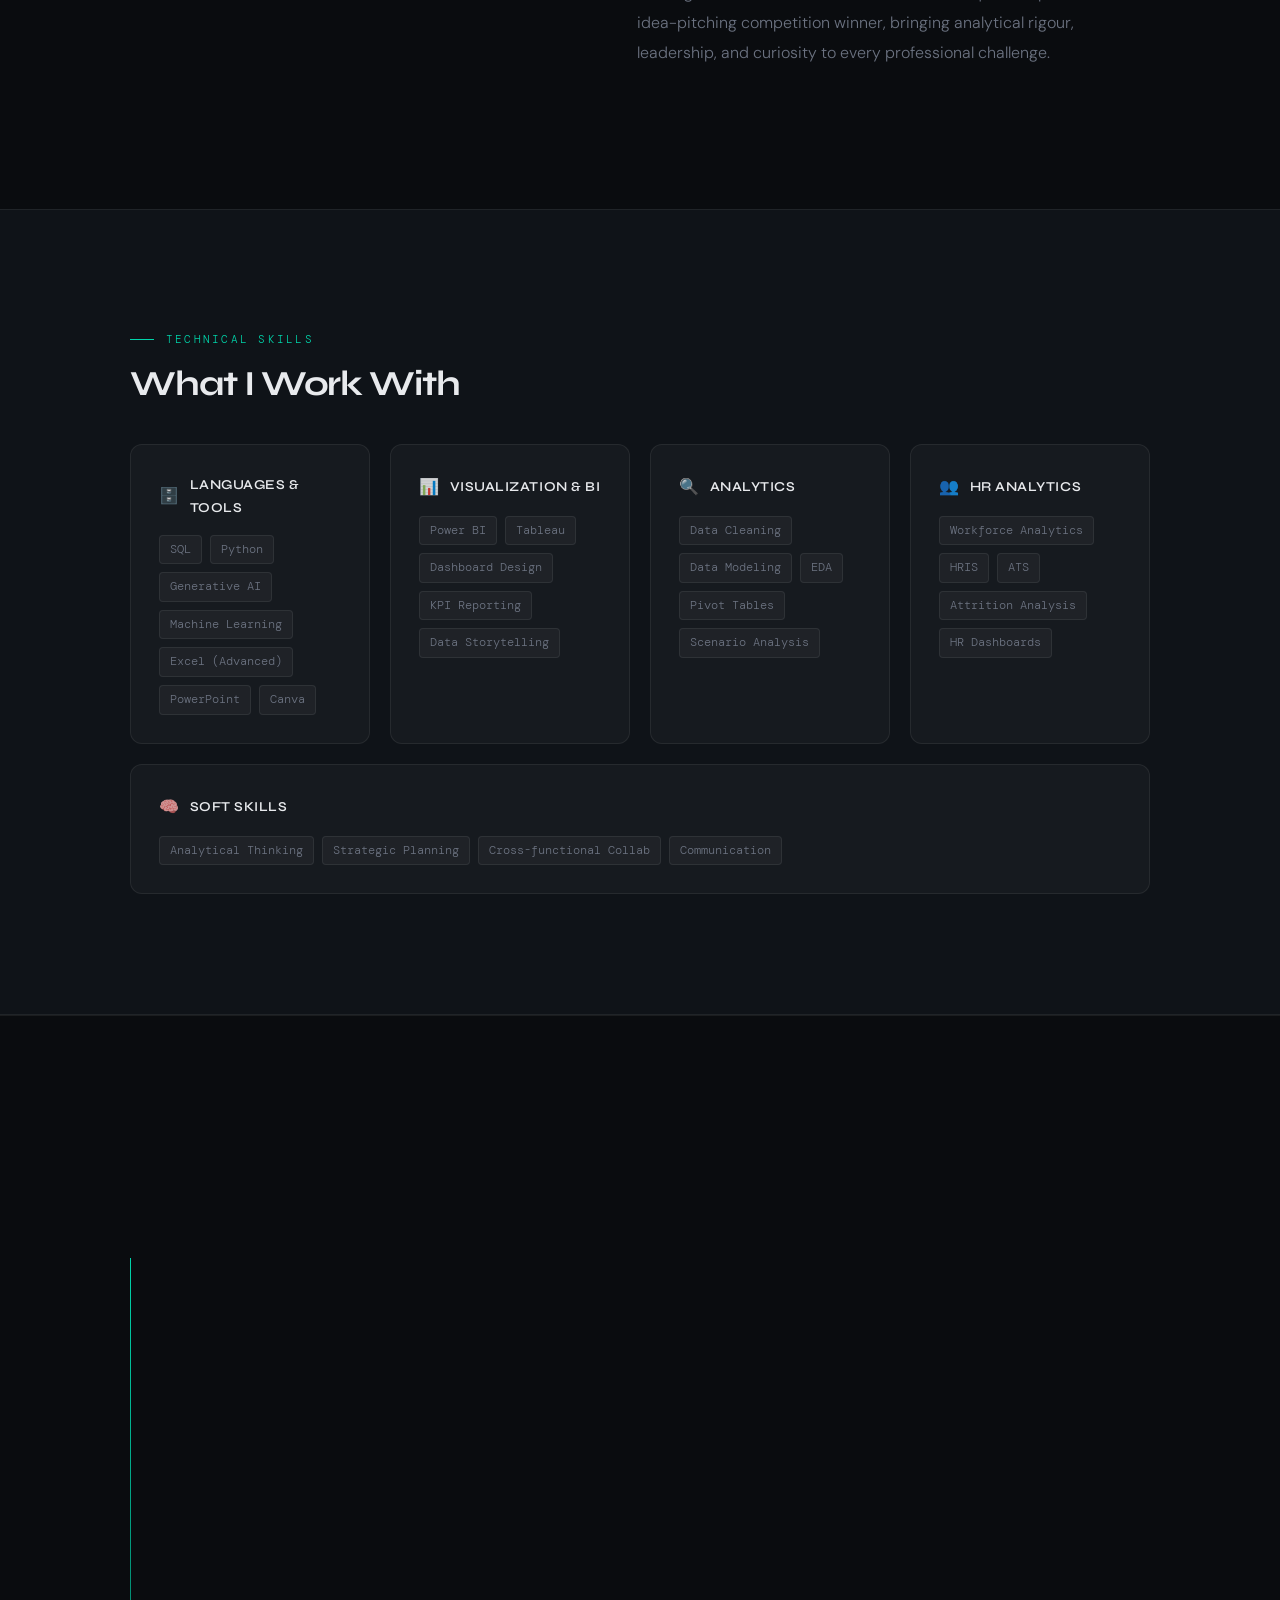
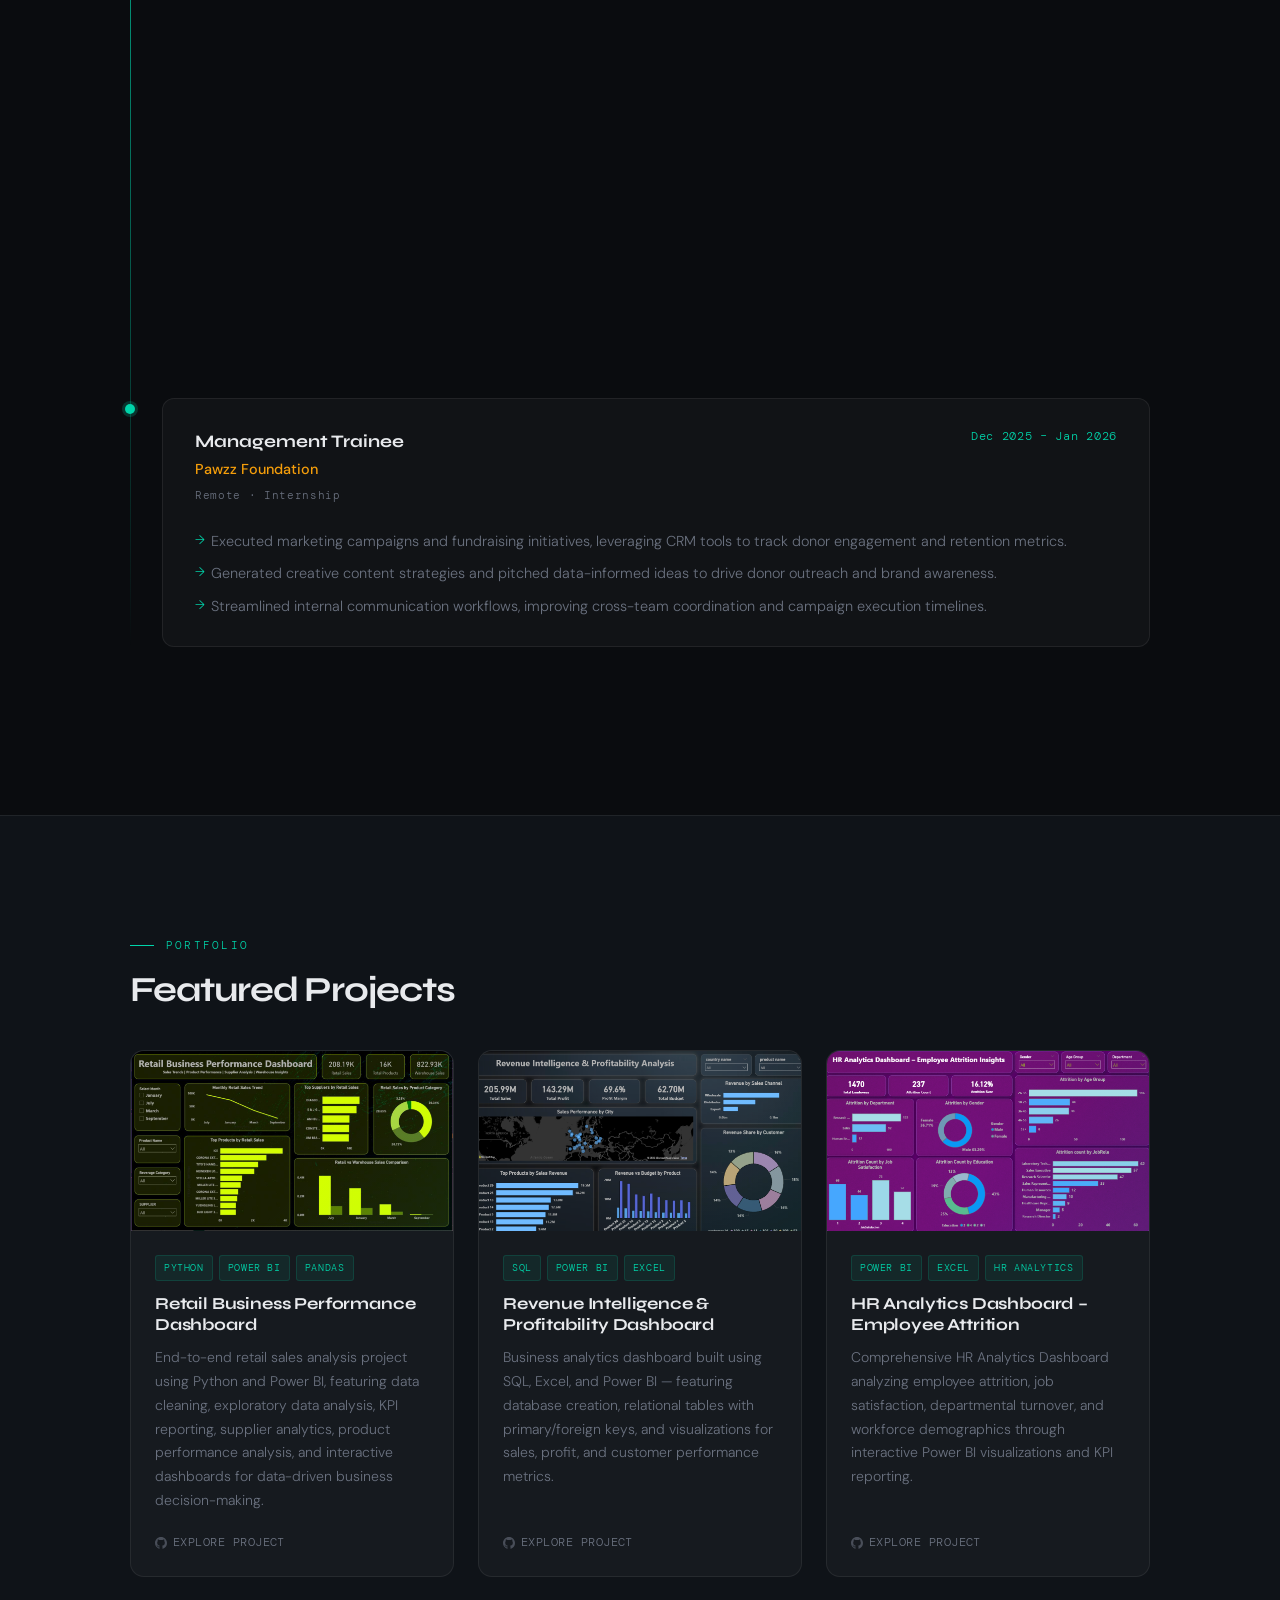
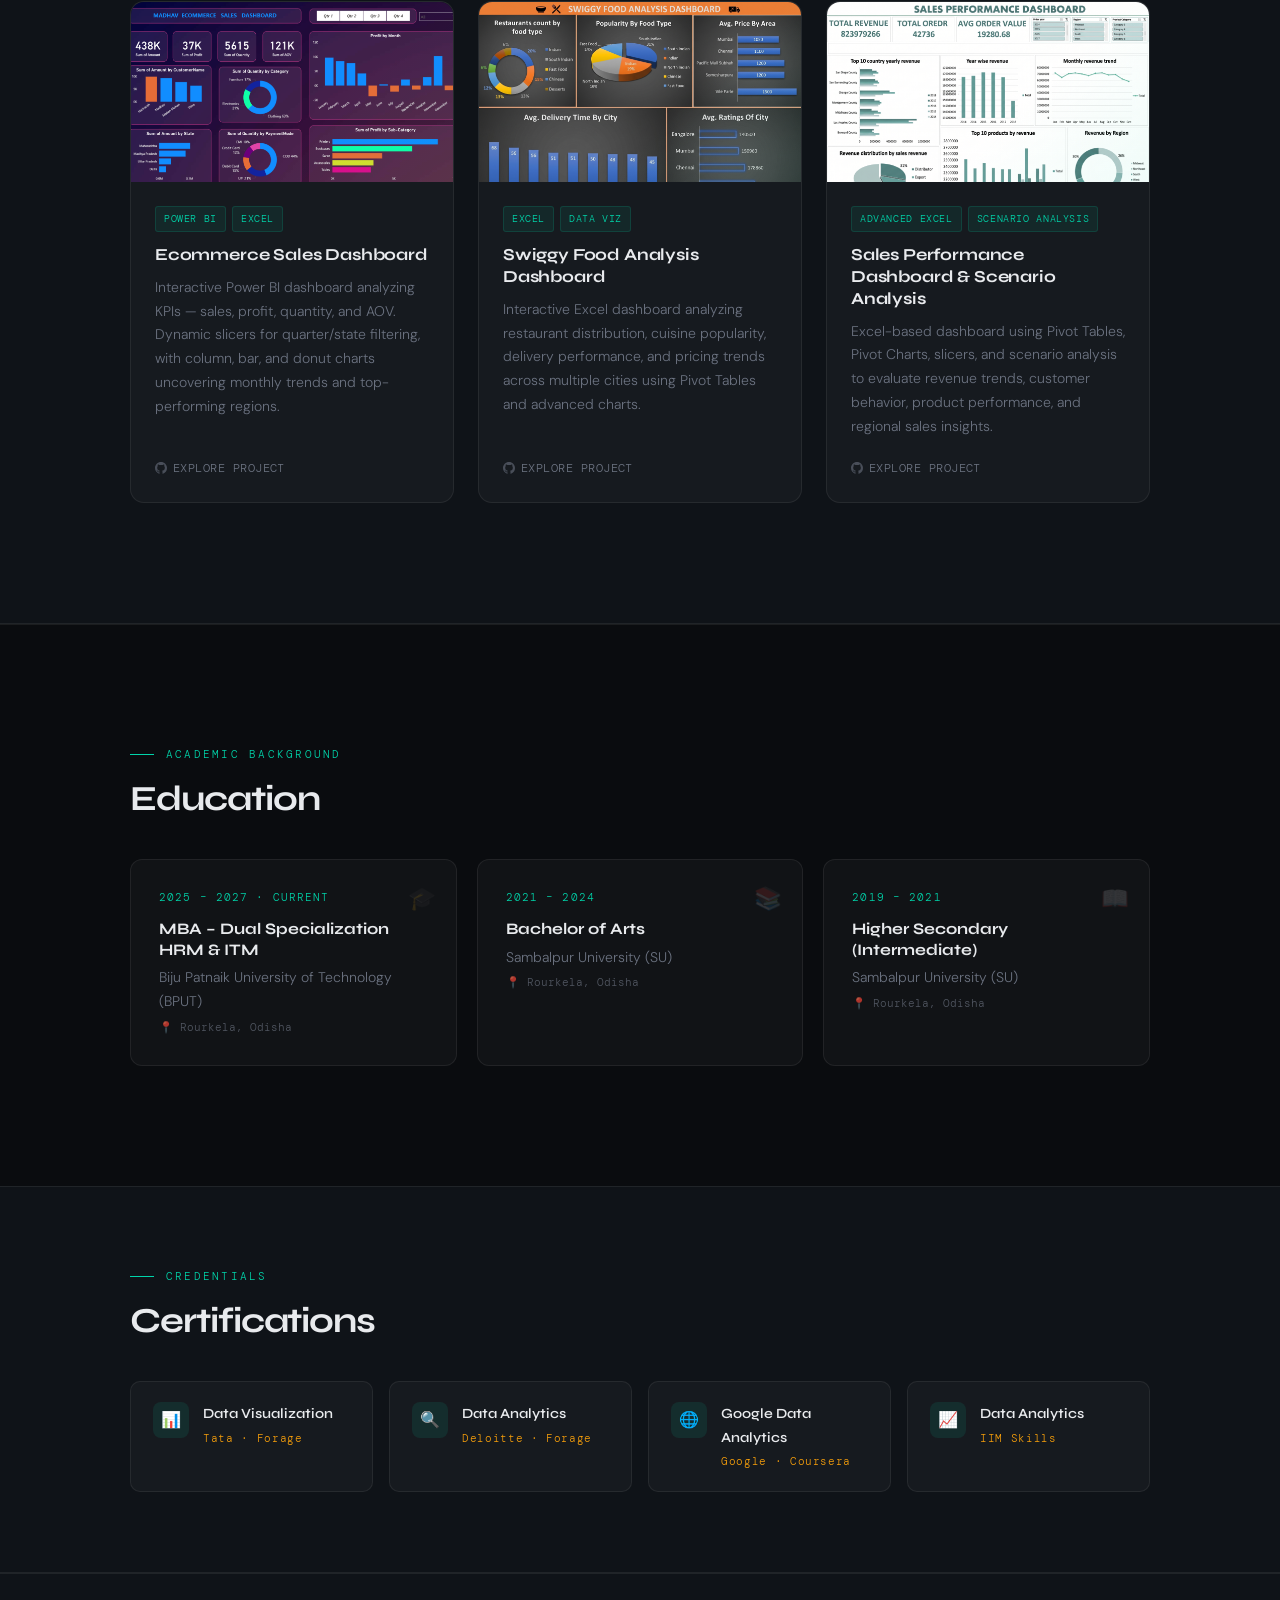
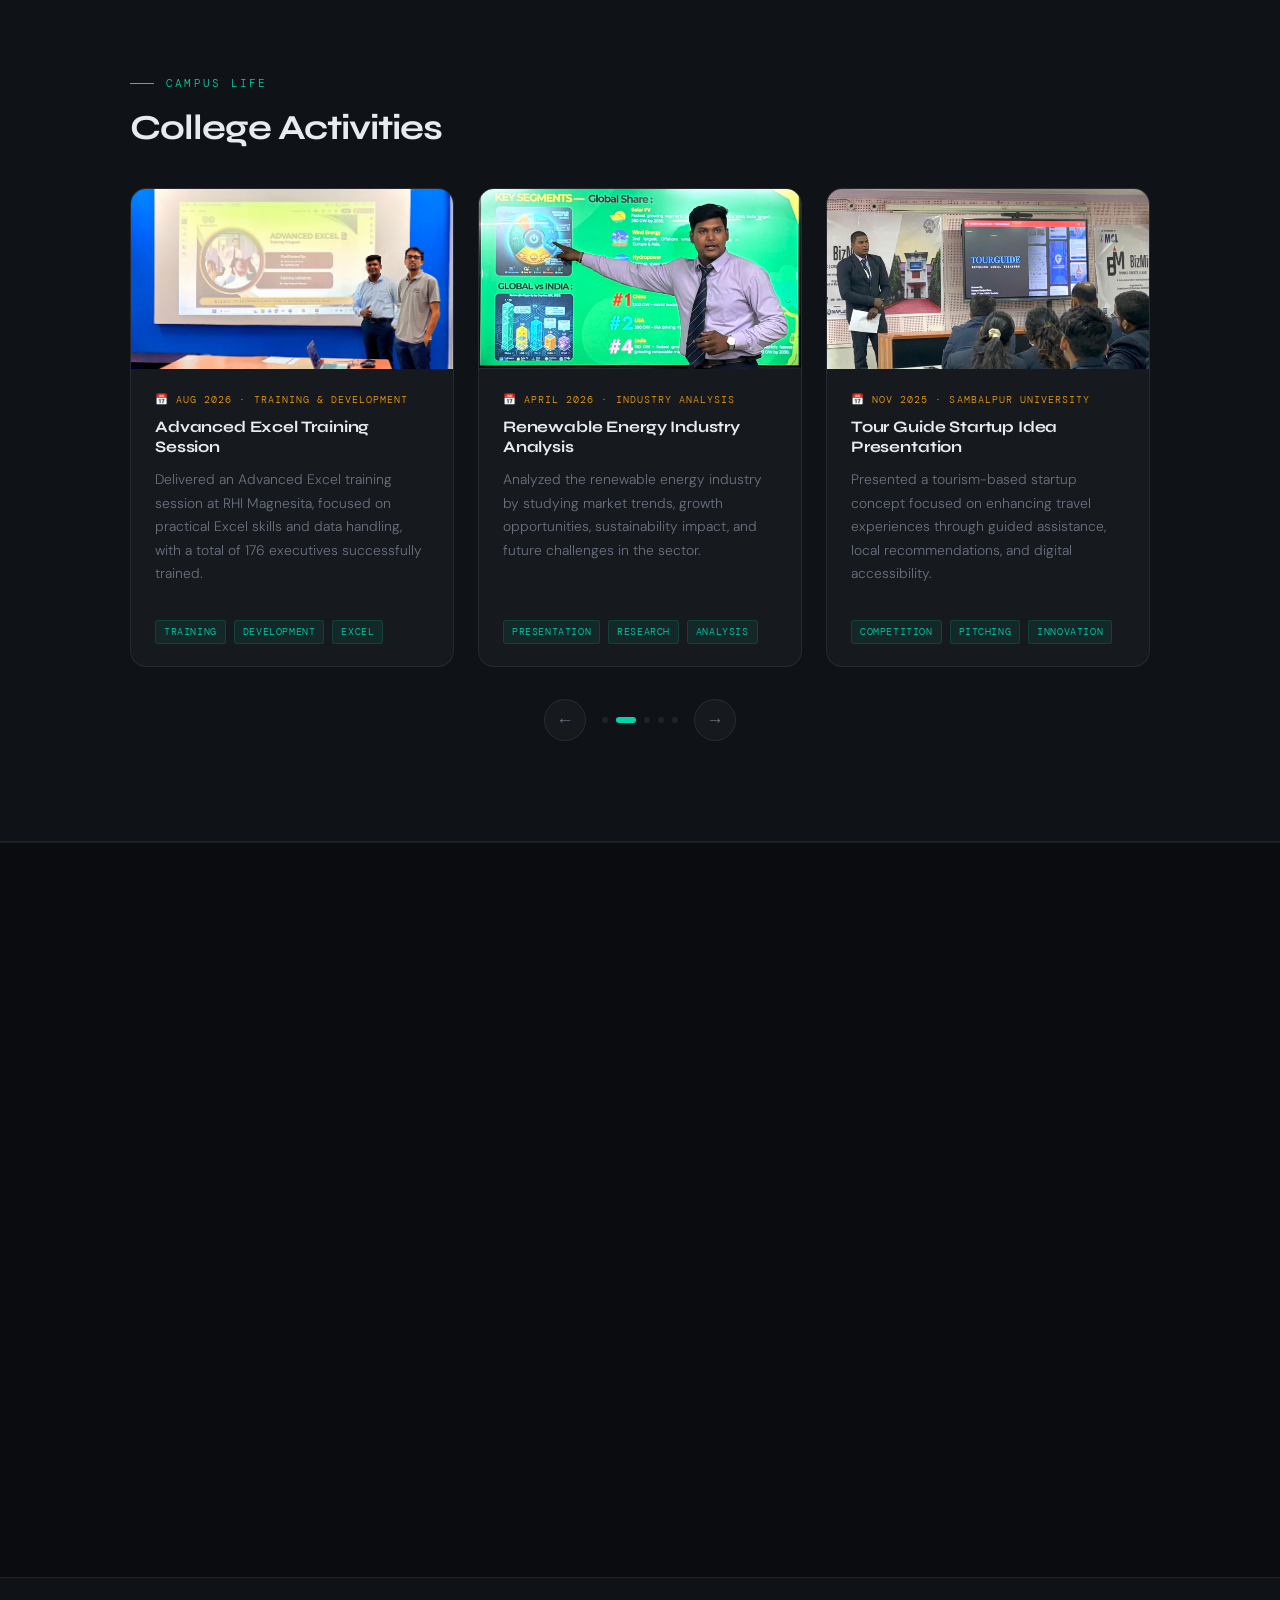
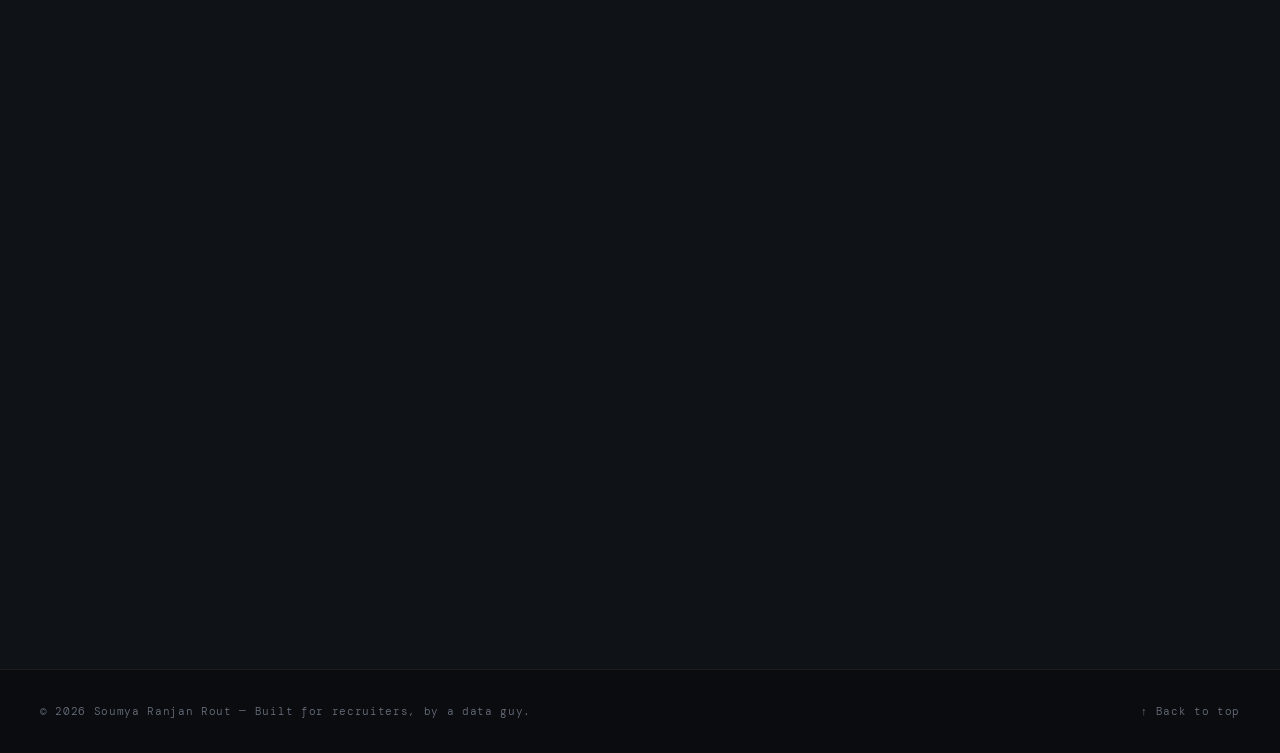
==== commit 08c9d8df: "Update index.html" ====
--- a/index.html
+++ b/index.html
@@ -769,14 +769,14 @@
         <div class="ach-num">02</div>
         <div>
           <div class="ach-title">Idea Pitching Competition Winner</div>
-          <div class="ach-desc">Won an idea pitching competition presenting a data-informed business concept to a panel of industry evaluators, demonstrating innovation and business acumen.</div>
+          <div class="ach-desc">Won an <strong>idea pitching competition</strong> by presenting an innovative, data-informed business concept to a panel of industry evaluators, demonstrating creativity, strategic thinking, problem-solving ability, market awareness, effective communication, and strong business acumen while delivering a compelling and practical solution.</div>
         </div>
       </div>
       <div class="ach-card reveal">
         <div class="ach-num">03</div>
         <div>
           <div class="ach-title">Business Quiz Competitor</div>
-          <div class="ach-desc">Cleared multiple business quiz competitions, demonstrating strong analytical reasoning and broad knowledge of business strategy and current affairs.</div>
+          <div class="ach-desc">Cleared multiple <strong>business quiz competitions</strong>, demonstrating strong analytical reasoning, strategic thinking, business acumen, and broad knowledge of business strategy, current affairs, market trends, and industry developments while applying critical thinking and quick decision-making skills.</div>
         </div>
       </div>
     </div>
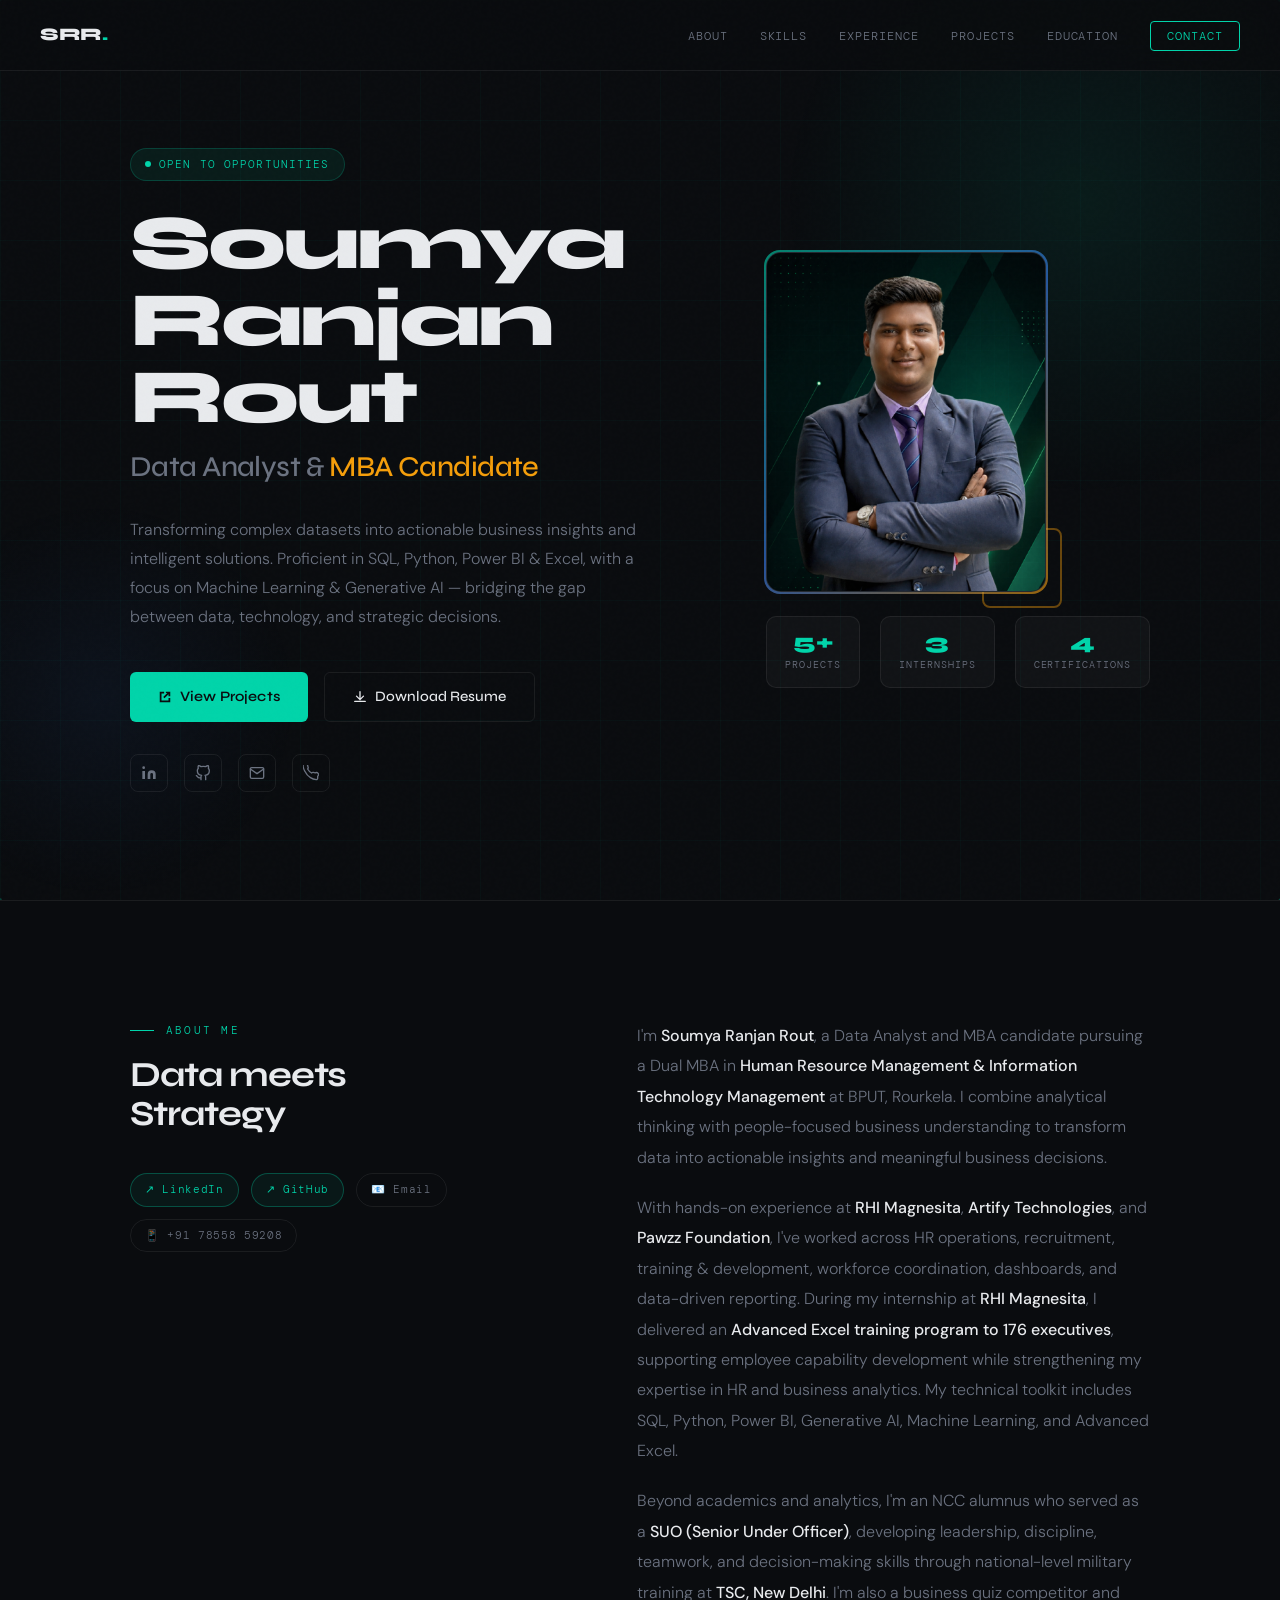
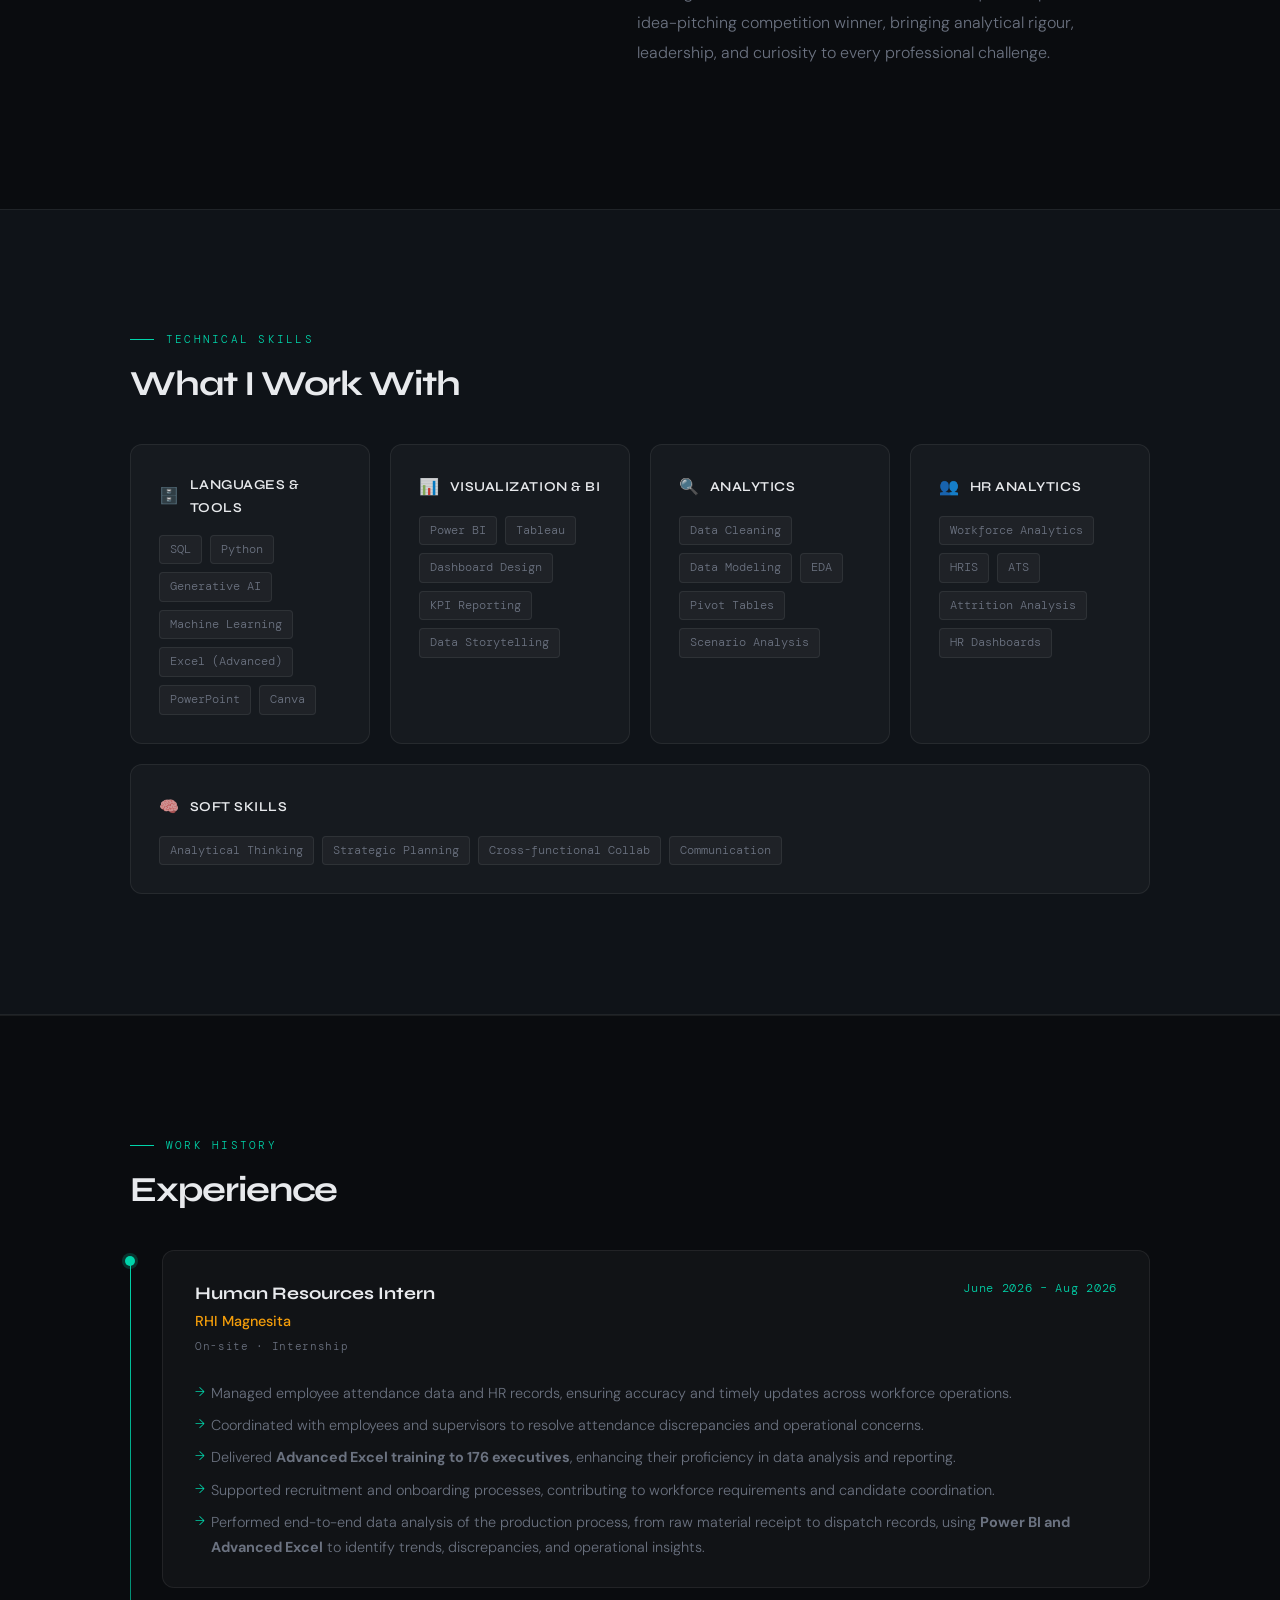
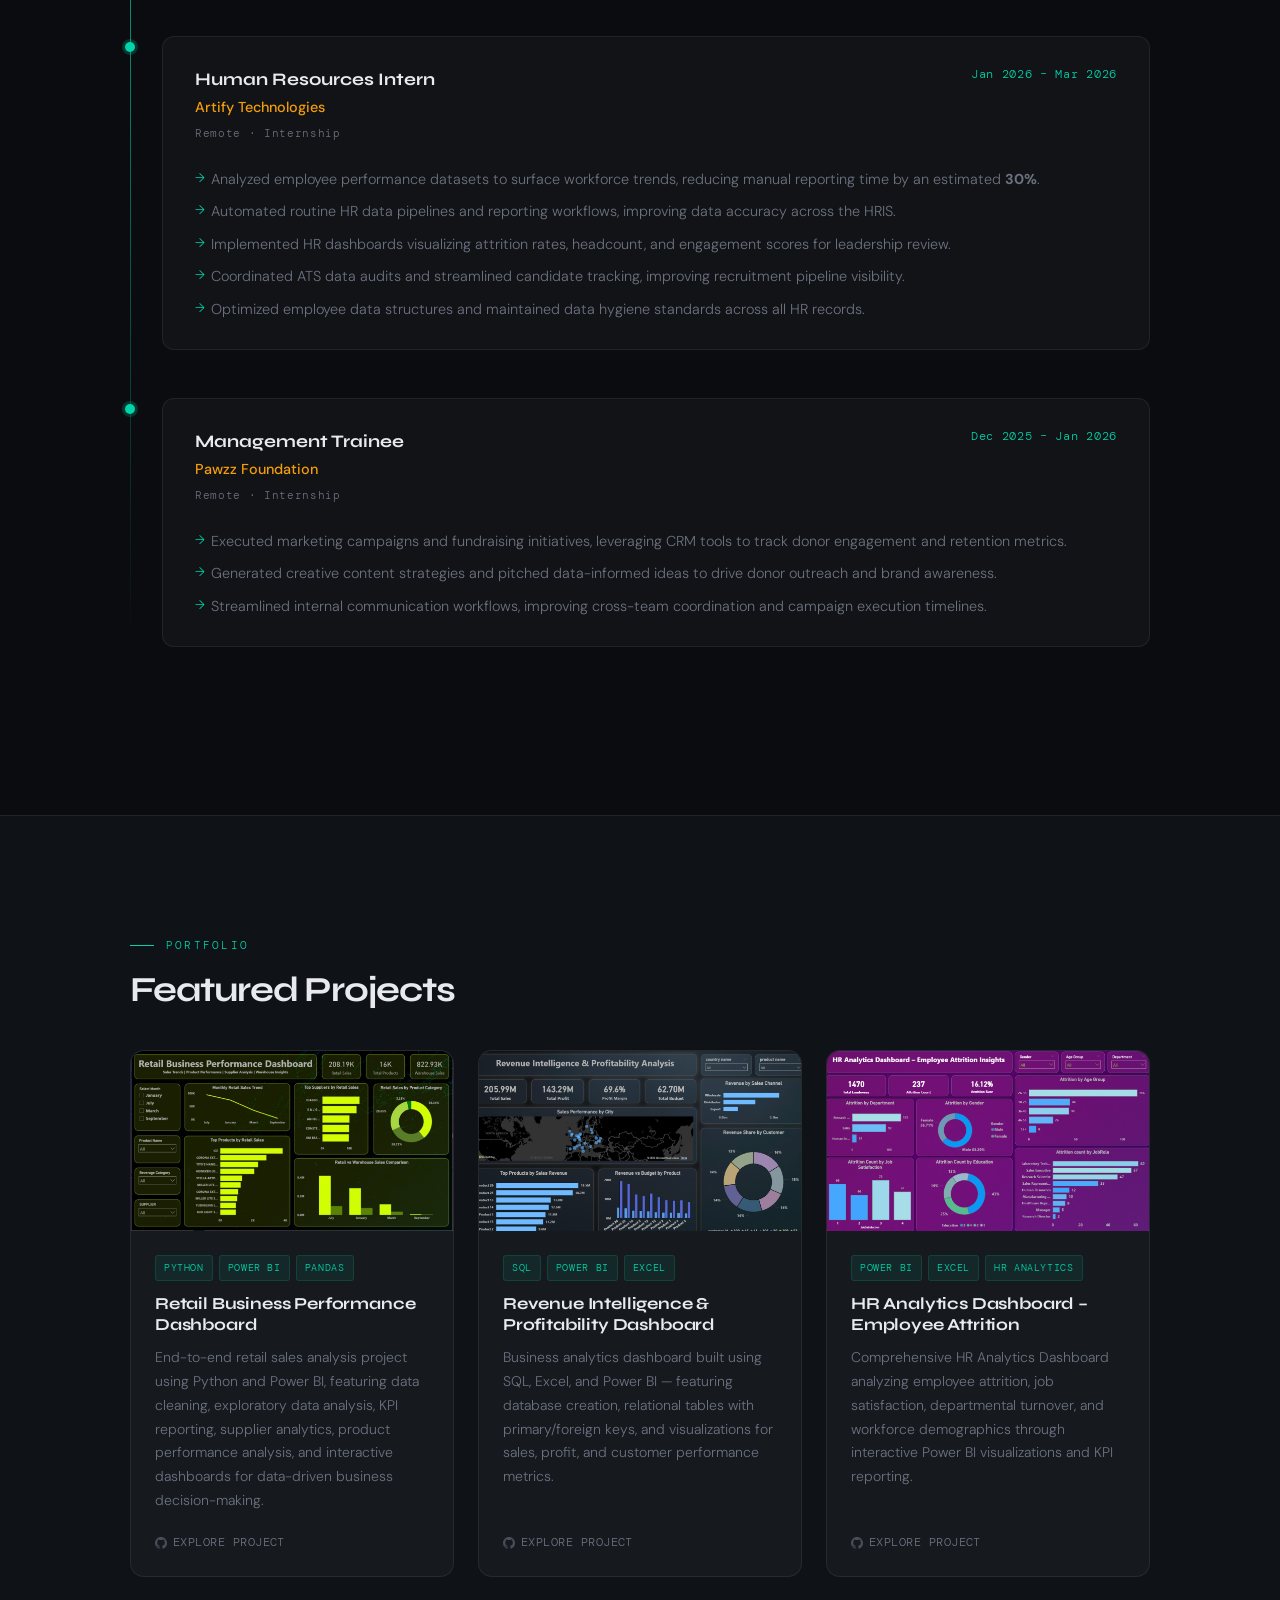
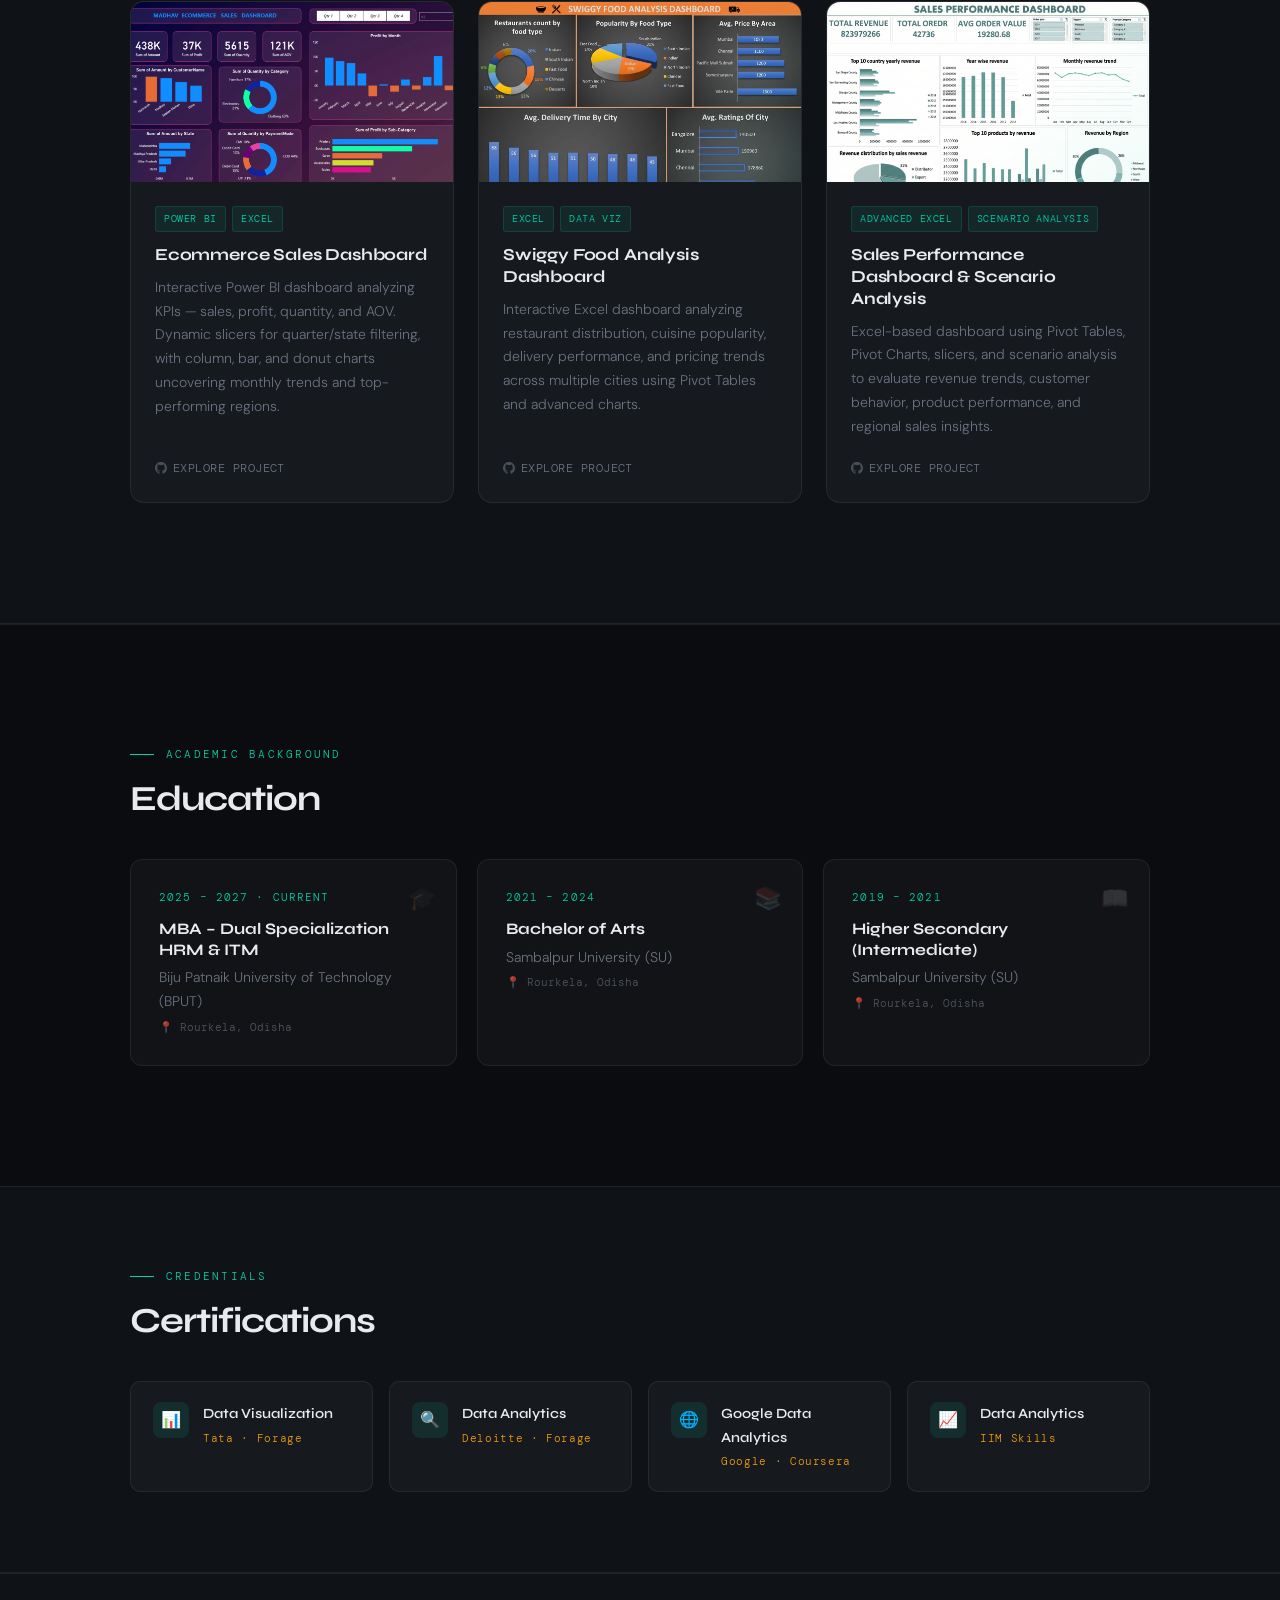
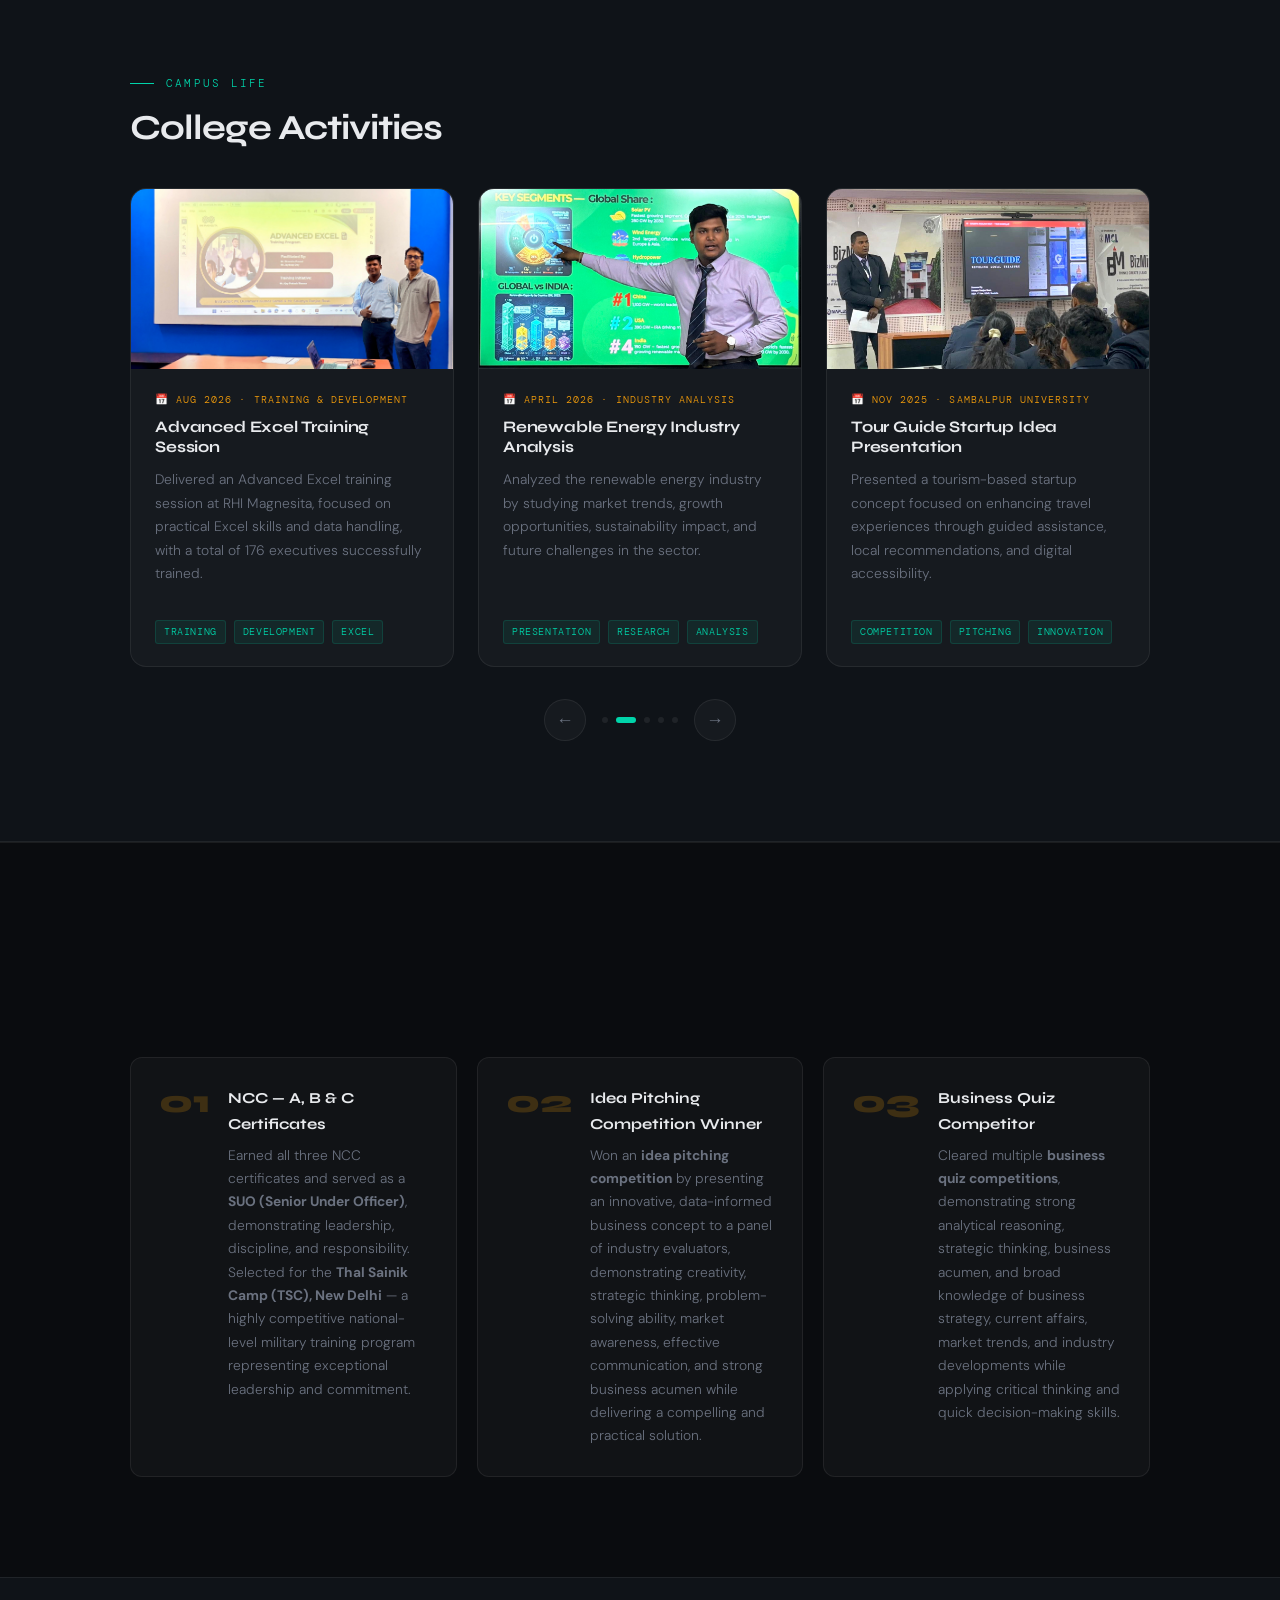
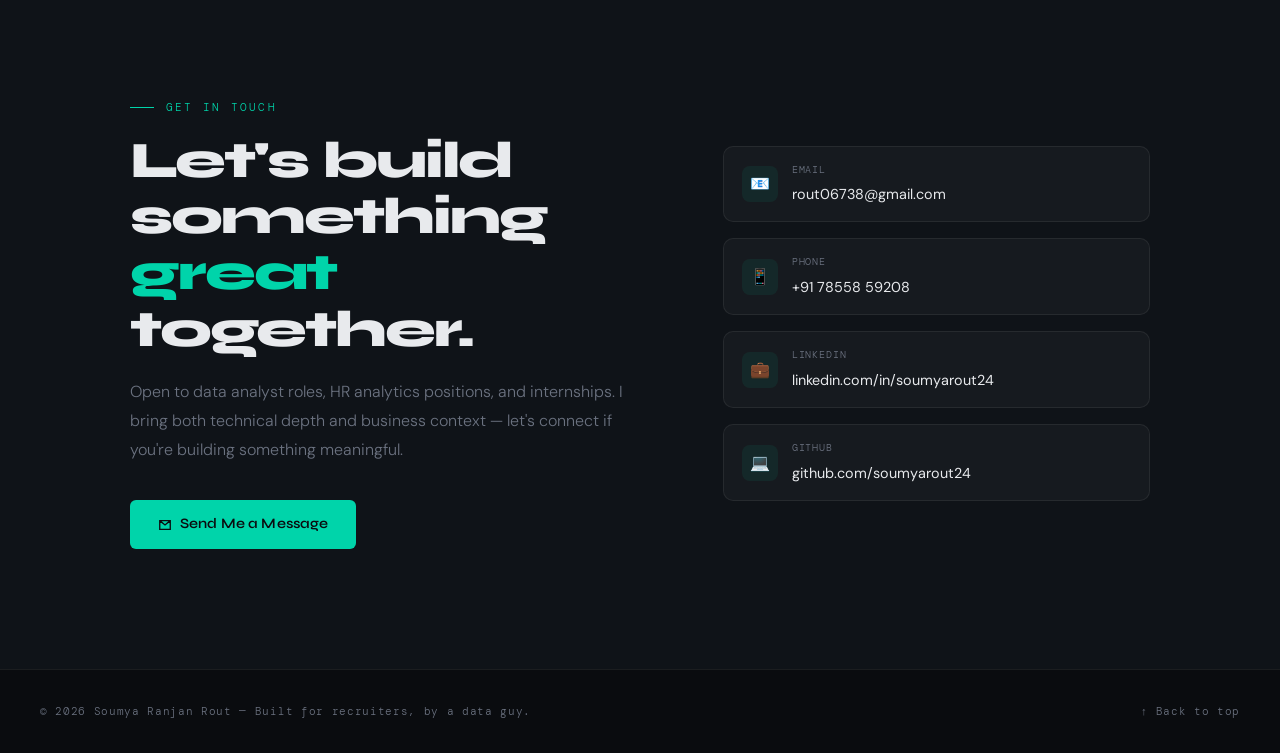
==== commit 45430eab: "i just shift the context of experience" ====
--- a/index.html
+++ b/index.html
@@ -204,9 +204,9 @@
       <div class="exp-period">June 2026 – Aug 2026</div>
     </div>
     <ul class="exp-bullets">
-       <li>Delivered <strong>Advanced Excel training to 176 executives</strong>, enhancing their proficiency in data analysis and reporting.</li>
       <li>Managed employee attendance data and HR records, ensuring accuracy and timely updates across workforce operations.</li>
       <li>Coordinated with employees and supervisors to resolve attendance discrepancies and operational concerns.</li>
+      <li>Delivered <strong>Advanced Excel training to 176 executives</strong>, enhancing their proficiency in data analysis and reporting.</li>
       <li>Supported recruitment and onboarding processes, contributing to workforce requirements and candidate coordination.</li>
       <li>Performed end-to-end data analysis of the production process, from raw material receipt to dispatch records, using <strong>Power BI and Advanced Excel</strong> to identify trends, discrepancies, and operational insights.</li>
      
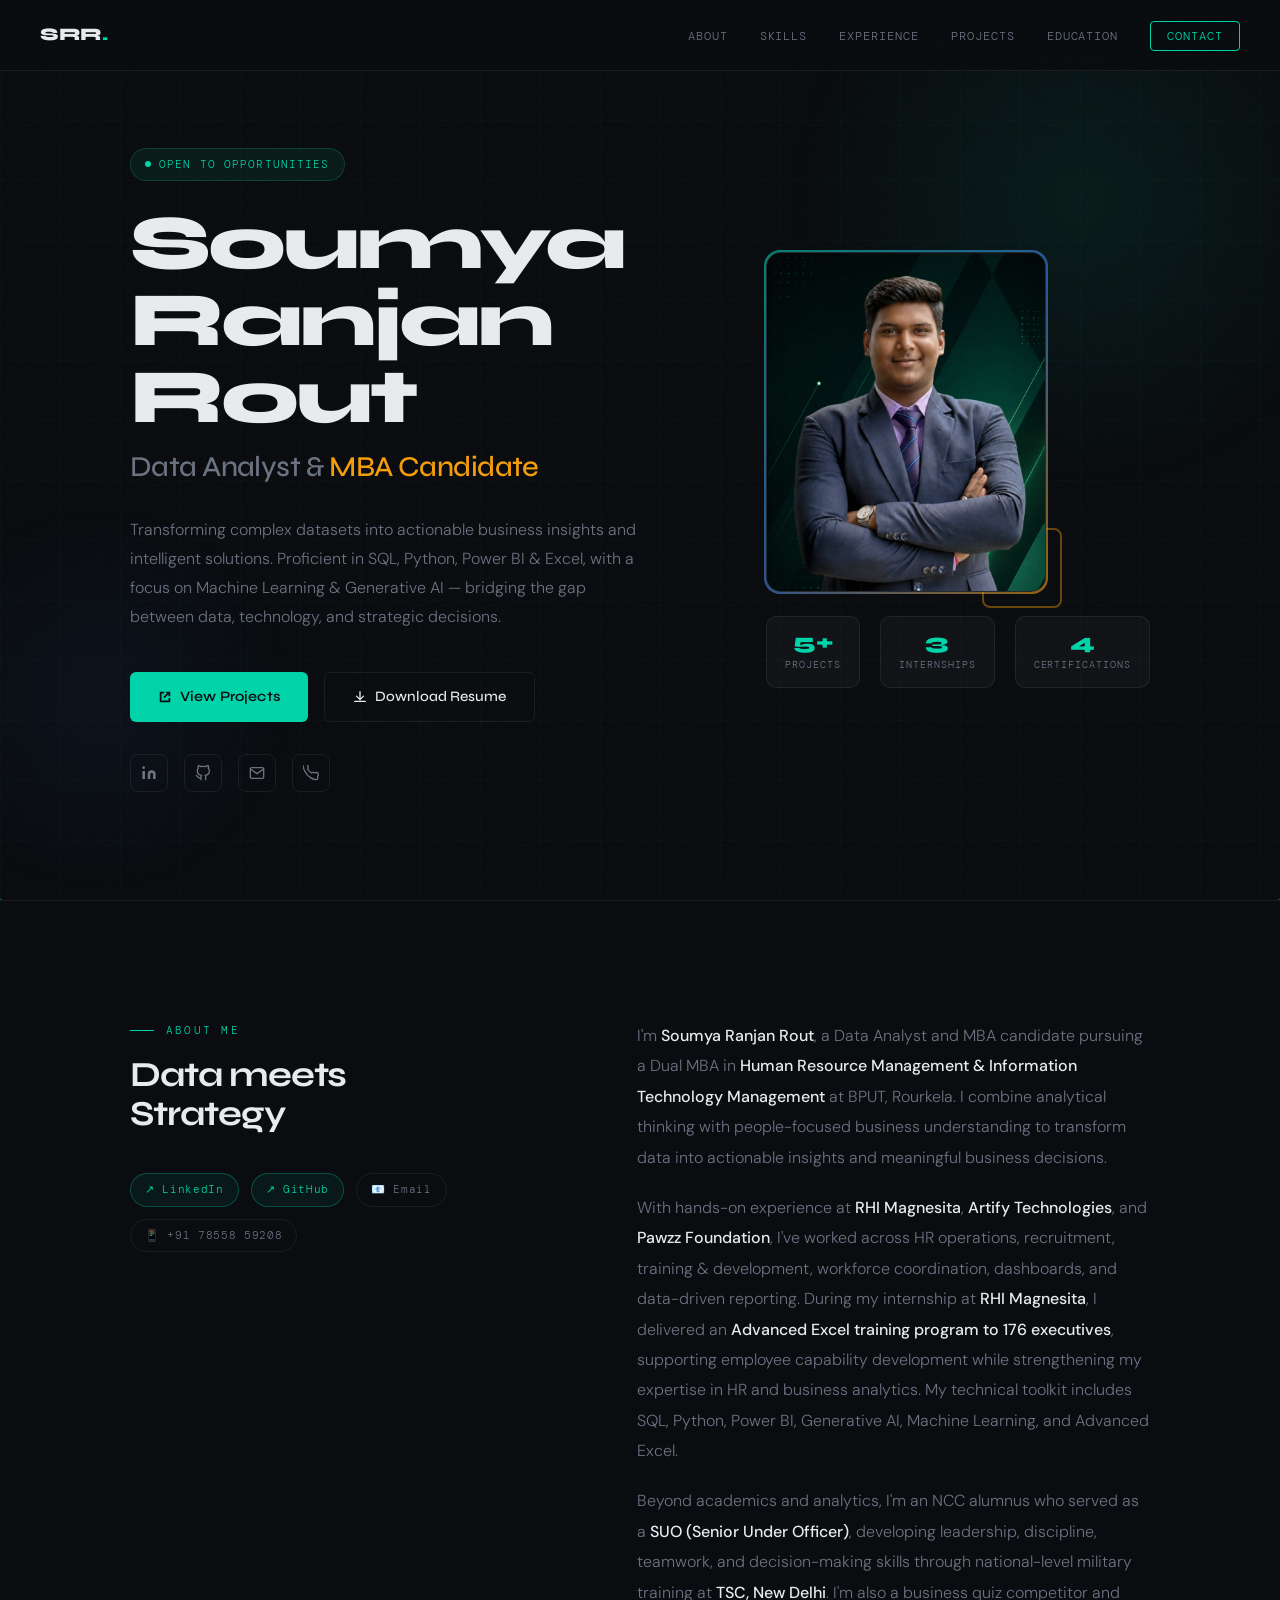
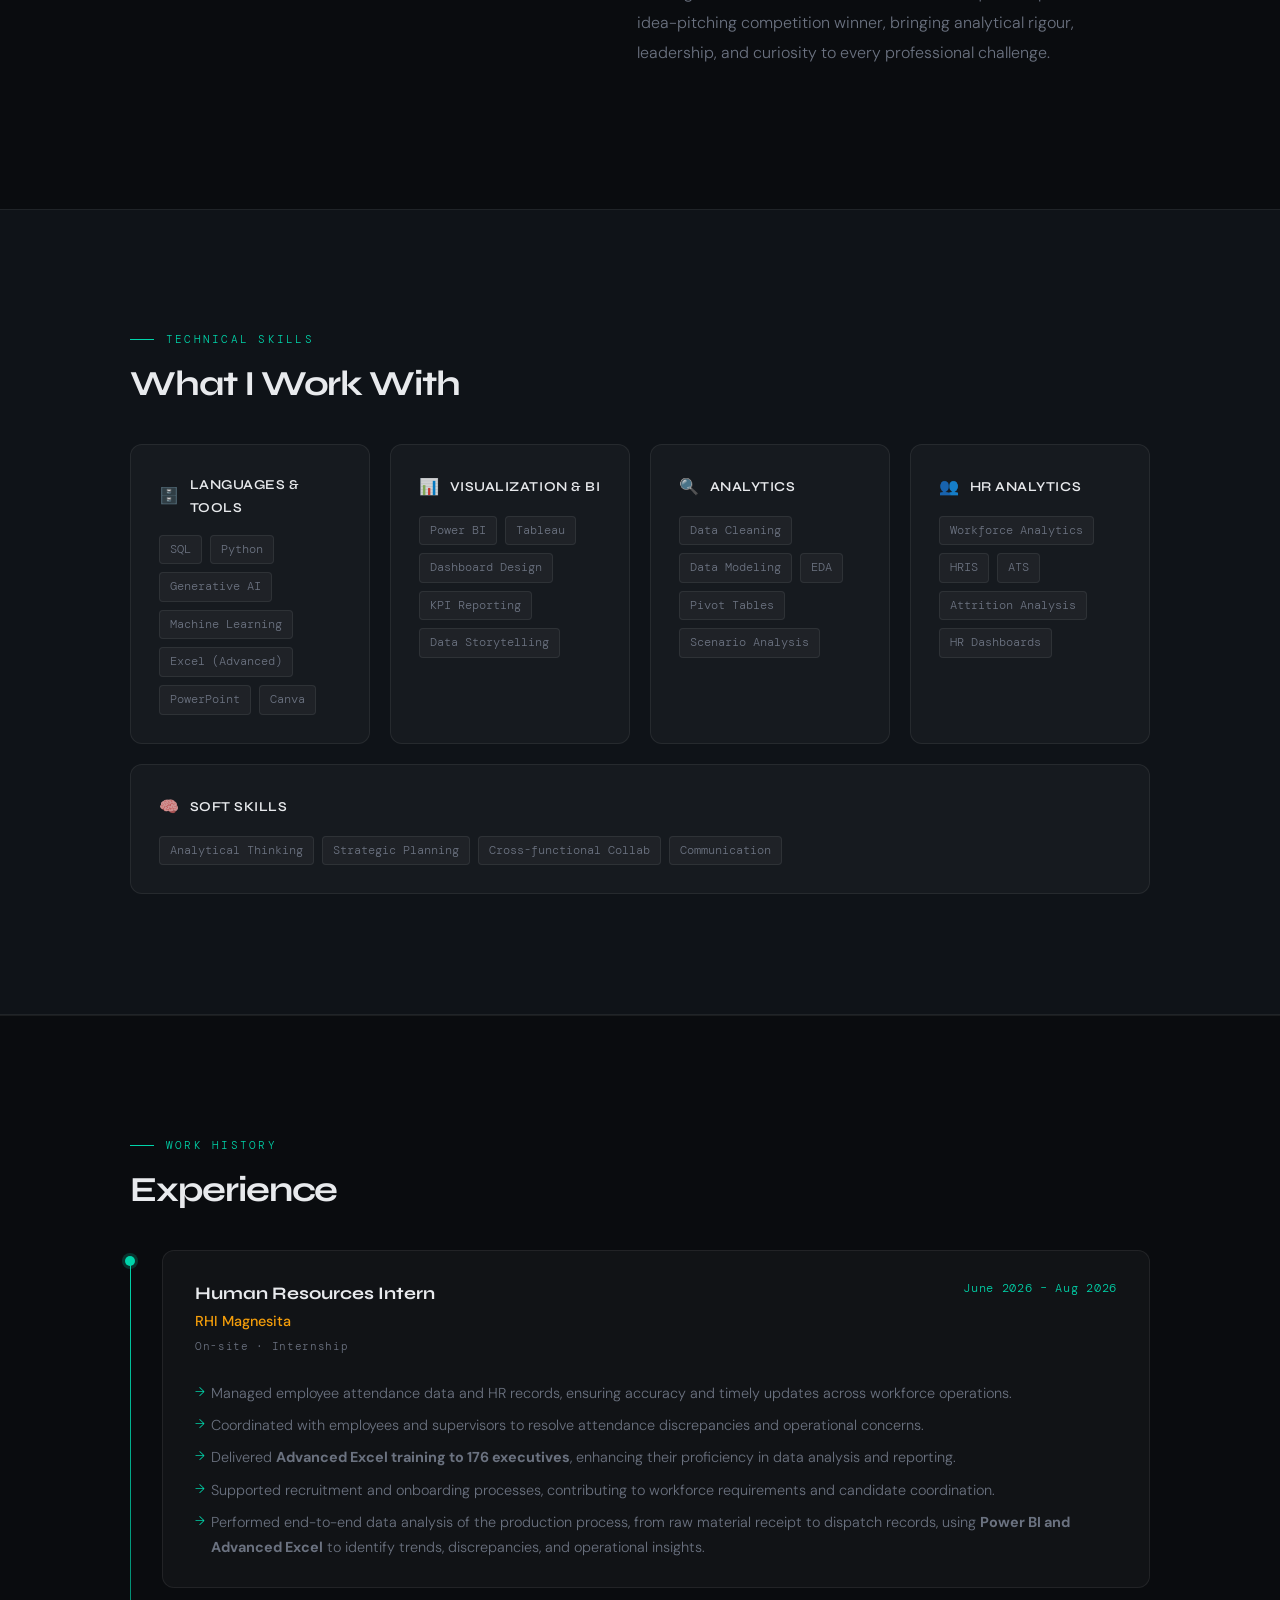
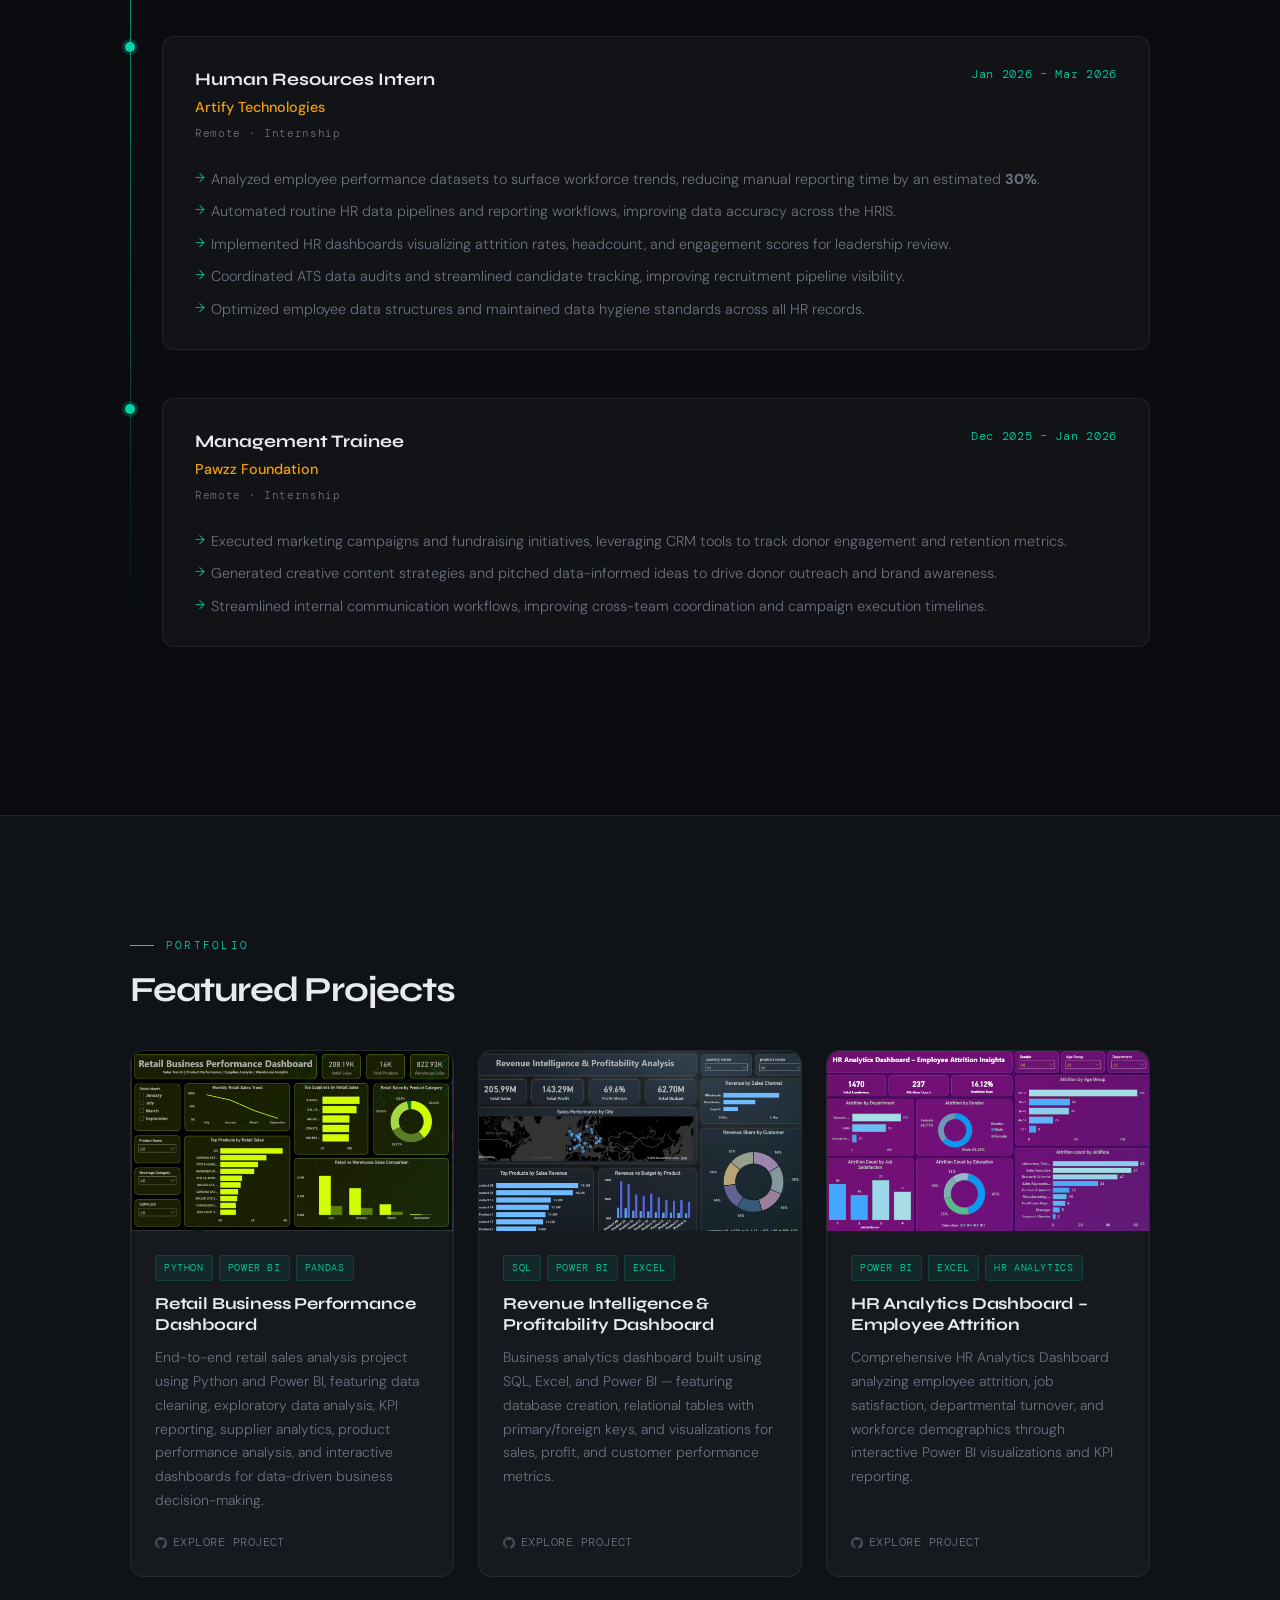
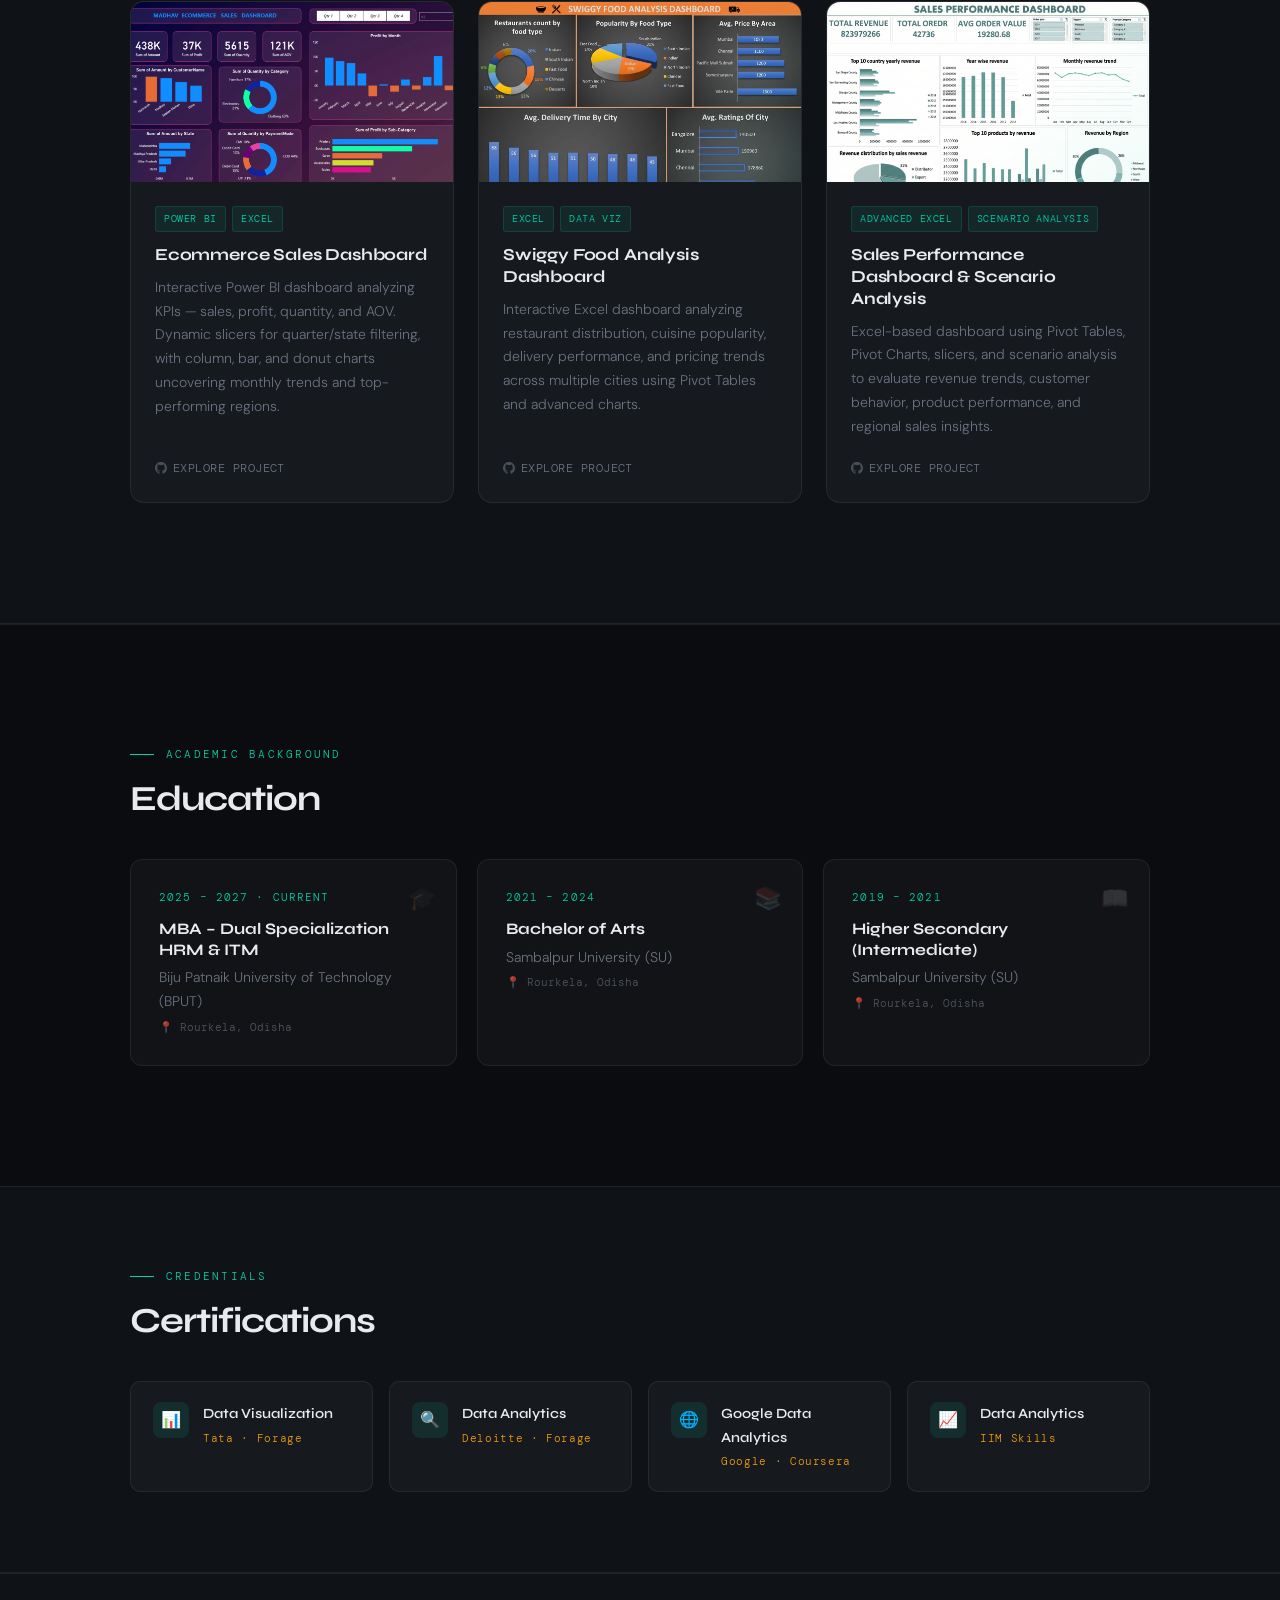
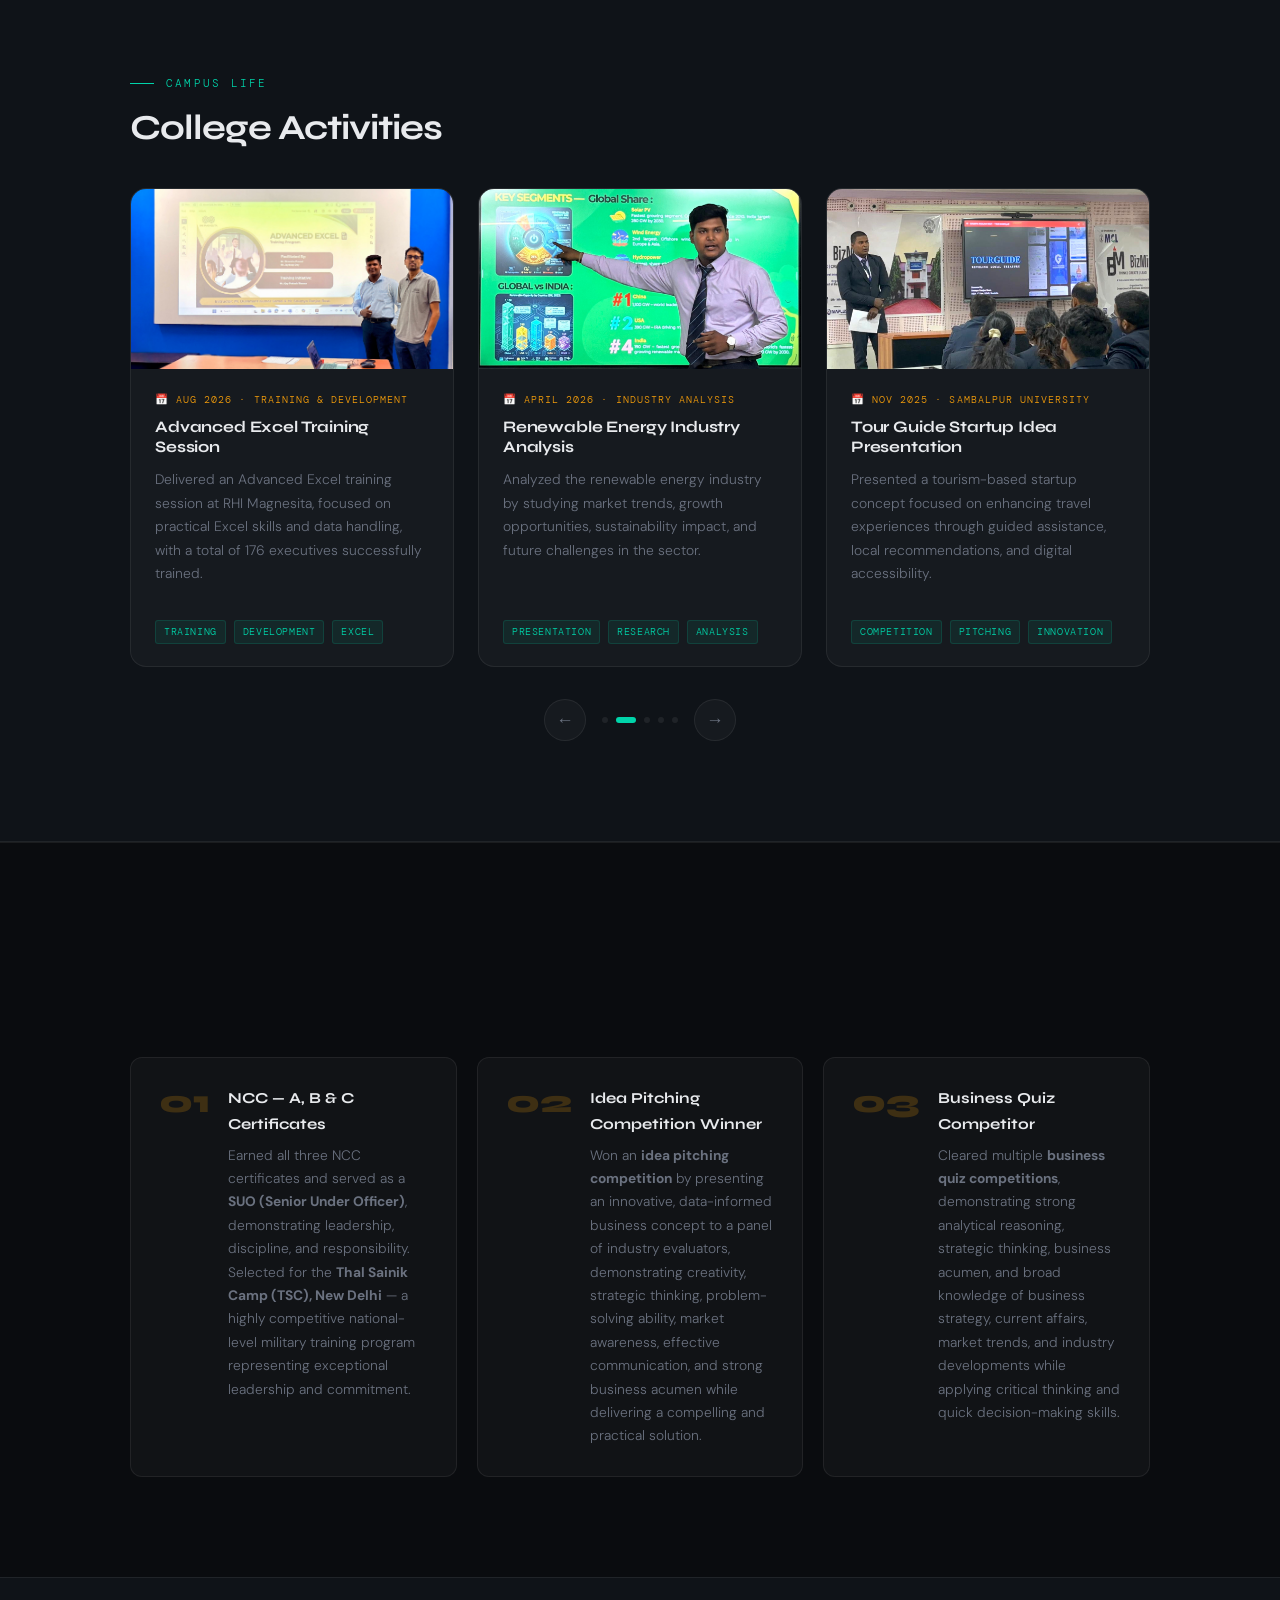
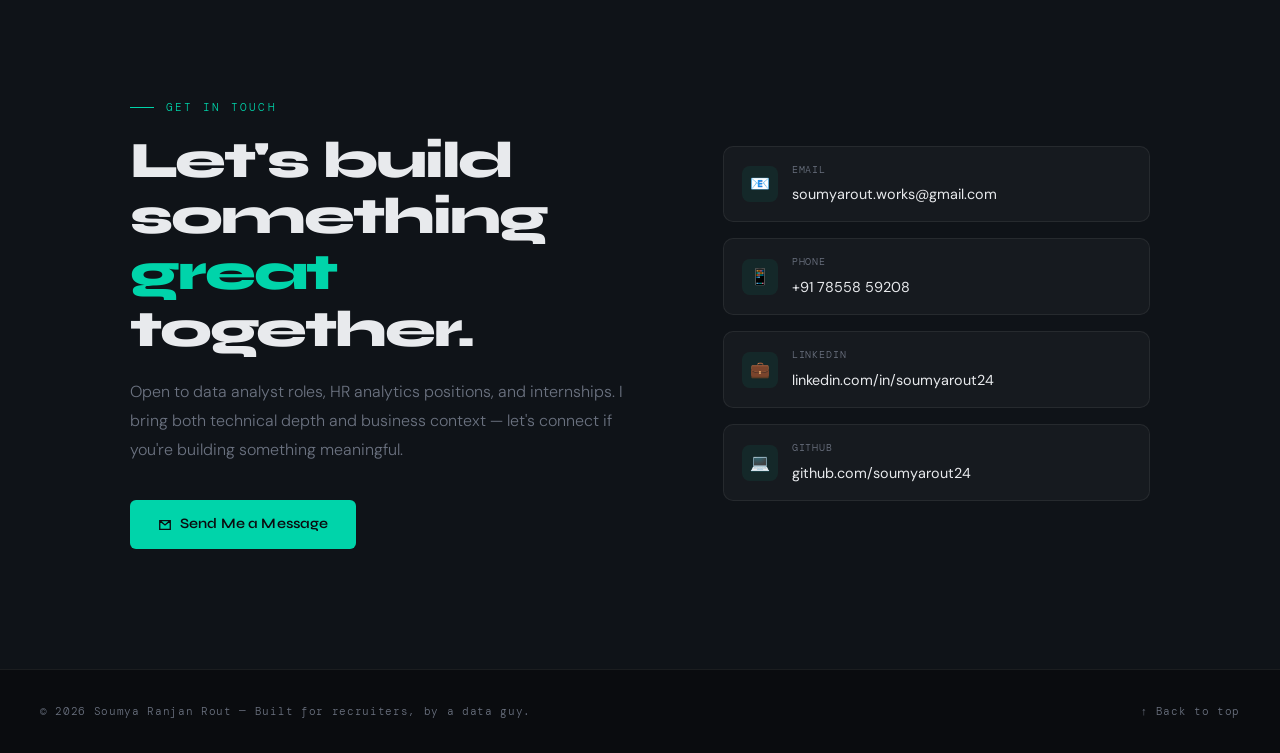
==== commit a4775f59: "Update index.html" ====
--- a/index.html
+++ b/index.html
@@ -58,7 +58,7 @@
           <a href="https://github.com/soumyarout24" target="_blank" rel="noopener" title="GitHub">
             <svg width="16" height="16" viewBox="0 0 24 24" fill="currentColor"><path d="M9 19c-5 1.5-5-2.5-7-3m14 6v-3.87a3.37 3.37 0 00-.94-2.61c3.14-.35 6.44-1.54 6.44-7A5.44 5.44 0 0020 4.77 5.07 5.07 0 0019.91 1S18.73.65 16 2.48a13.38 13.38 0 00-7 0C6.27.65 5.09 1 5.09 1A5.07 5.07 0 005 4.77a5.44 5.44 0 00-1.5 3.78c0 5.42 3.3 6.61 6.44 7A3.37 3.37 0 009 18.13V22" stroke="currentColor" stroke-width="2" fill="none" stroke-linecap="round" stroke-linejoin="round"/></svg>
           </a>
-          <a href="mailto:rout06738@gmail.com" title="Email">
+          <a href="mailto:soumyarout.works@gmail.com" title="Email">
             <svg width="16" height="16" viewBox="0 0 24 24" fill="none" stroke="currentColor" stroke-width="2" stroke-linecap="round" stroke-linejoin="round"><path d="M4 4h16c1.1 0 2 .9 2 2v12c0 1.1-.9 2-2 2H4c-1.1 0-2-.9-2-2V6c0-1.1.9-2 2-2z"/><polyline points="22,6 12,13 2,6"/></svg>
           </a>
           <a href="tel:+917855859208" title="Phone">
@@ -104,7 +104,7 @@
         <div class="about-links">
           <a href="https://linkedin.com/in/soumyarout24" target="_blank" class="chip accent">↗ LinkedIn</a>
           <a href="https://github.com/soumyarout24" target="_blank" class="chip accent">↗ GitHub</a>
-          <a href="mailto:rout06738@gmail.com" class="chip">📧 Email</a>
+          <a href="mailto:soumyarout.works@gmail.com" class="chip">📧 Email</a>
           <a href="tel:+917855859208" class="chip">📱 +91 78558 59208</a>
         </div>
       </div>
@@ -793,17 +793,17 @@
         <p class="contact-sub">
           Open to data analyst roles, HR analytics positions, and internships. I bring both technical depth and business context — let's connect if you're building something meaningful.
         </p>
-        <a href="mailto:rout06738@gmail.com" class="btn-primary" style="width:fit-content;">
+        <a href="mailto:soumyarout.works@gmail.com" class="btn-primary" style="width:fit-content;">
           <svg width="14" height="14" viewBox="0 0 16 16" fill="none"><path d="M2 3h12v10H2V3zm0 0l6 5 6-5" stroke="currentColor" stroke-width="1.5" fill="none" stroke-linecap="round"/></svg>
           Send Me a Message
         </a>
       </div>
       <div class="contact-items reveal">
-        <a href="mailto:rout06738@gmail.com" class="contact-item">
+        <a href="mailto:soumyarout.works@gmail.com" class="contact-item">
           <div class="contact-item-icon">📧</div>
           <div class="contact-item-text">
             <span>Email</span>
-            <strong>rout06738@gmail.com</strong>
+            <strong>soumyarout.works@gmail.com</strong>
           </div>
         </a>
         <a href="tel:+917855859208" class="contact-item">
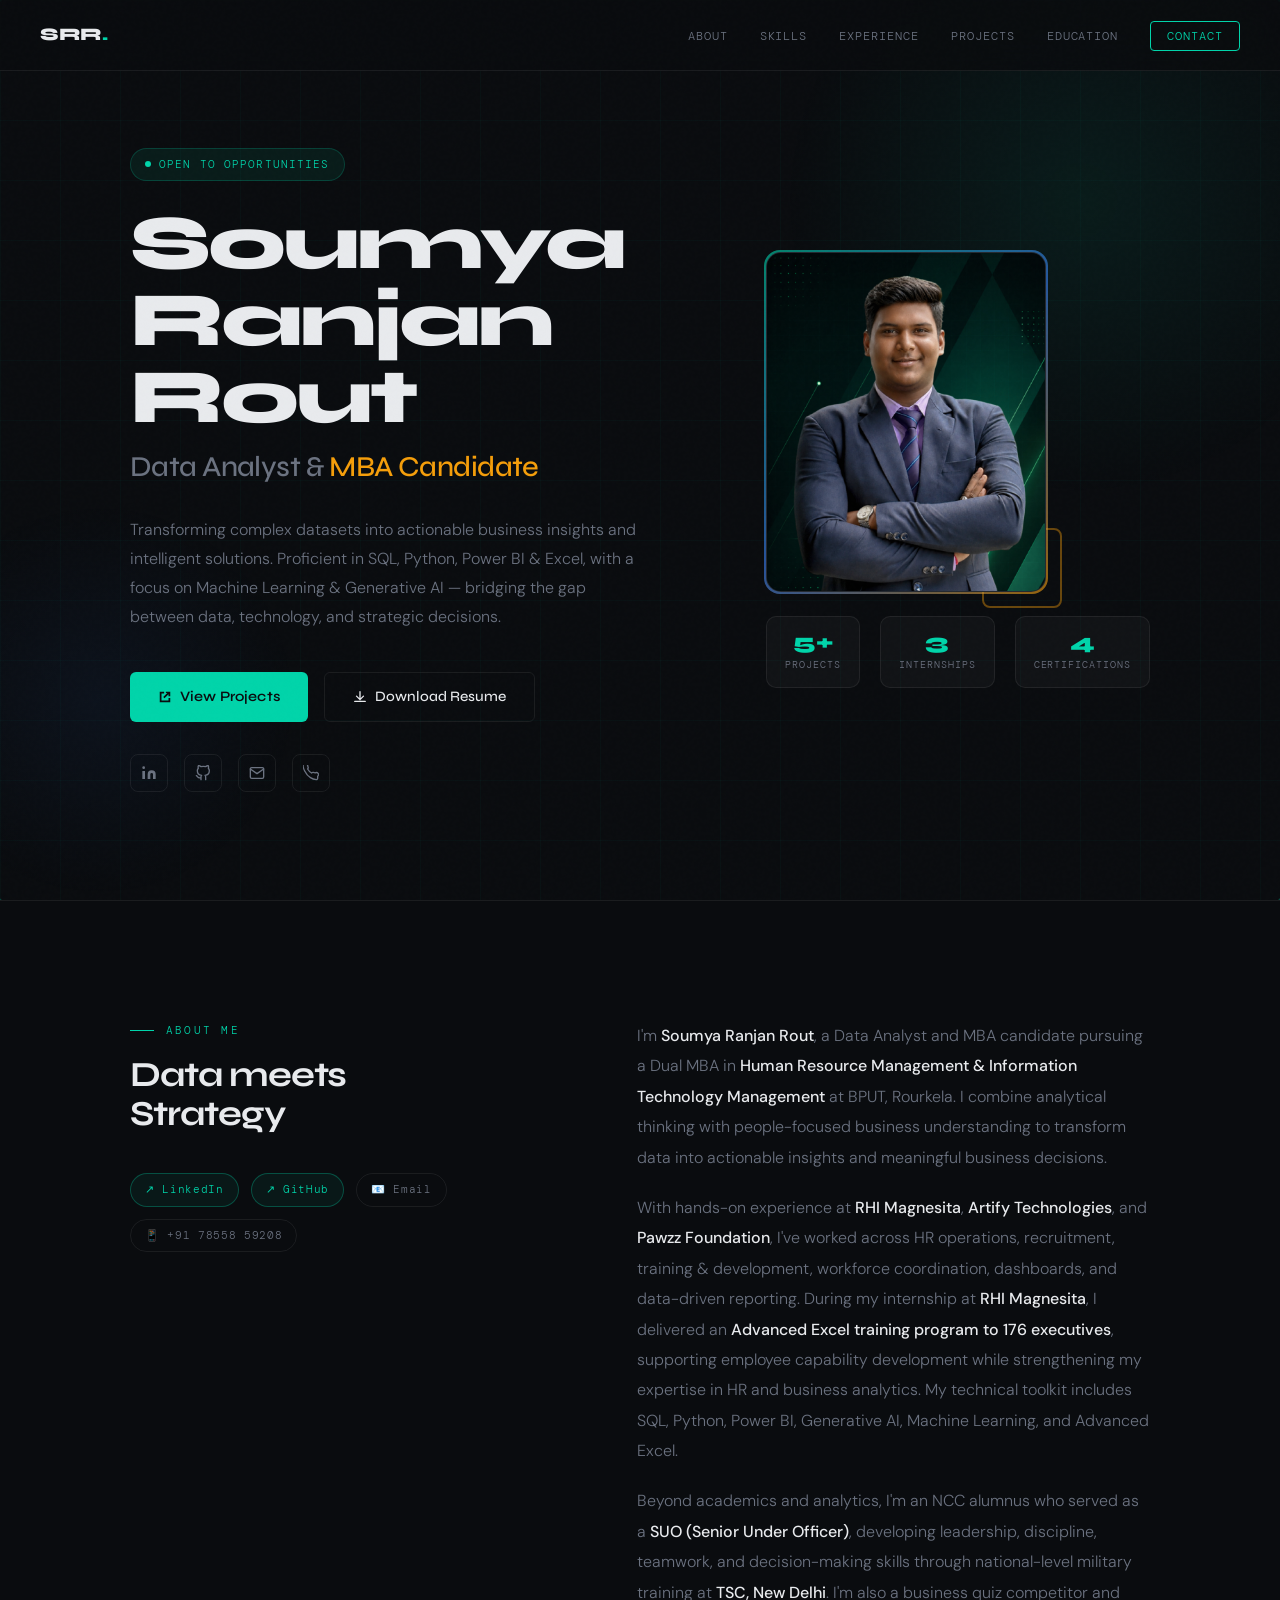
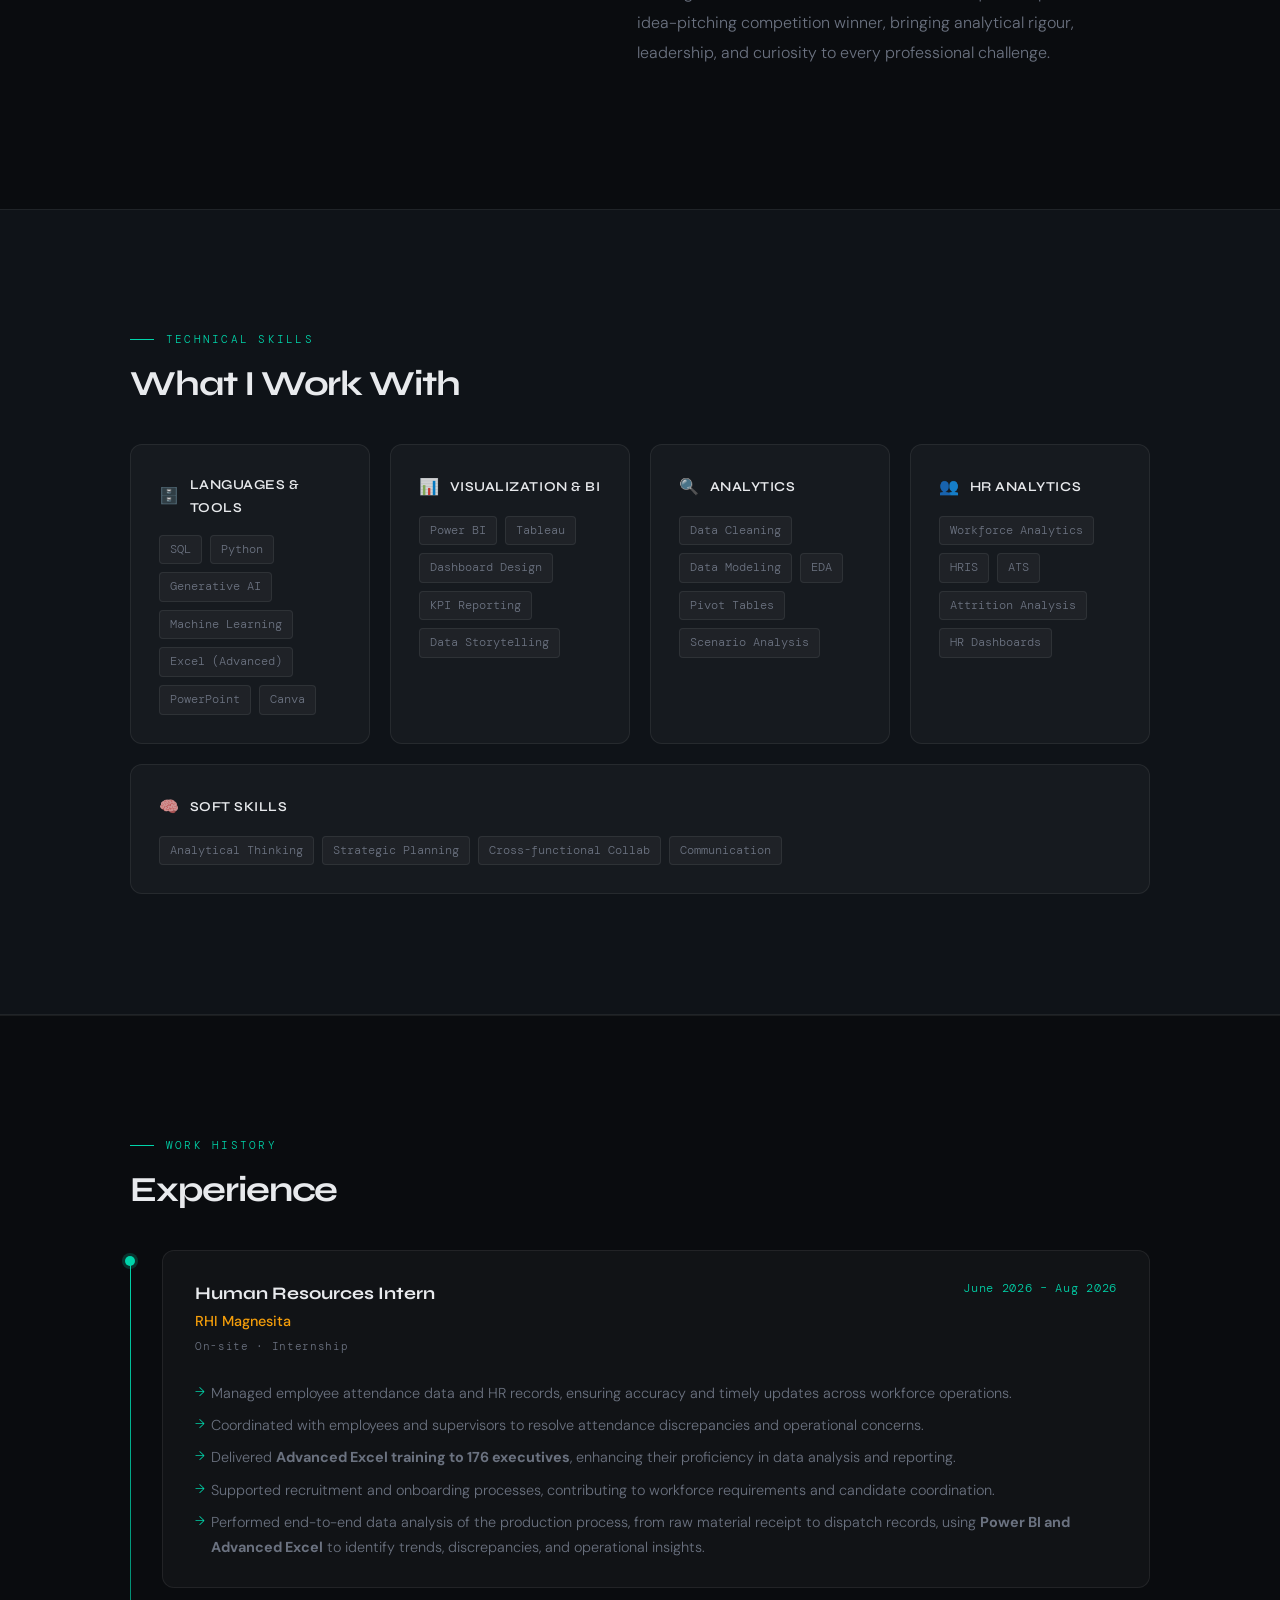
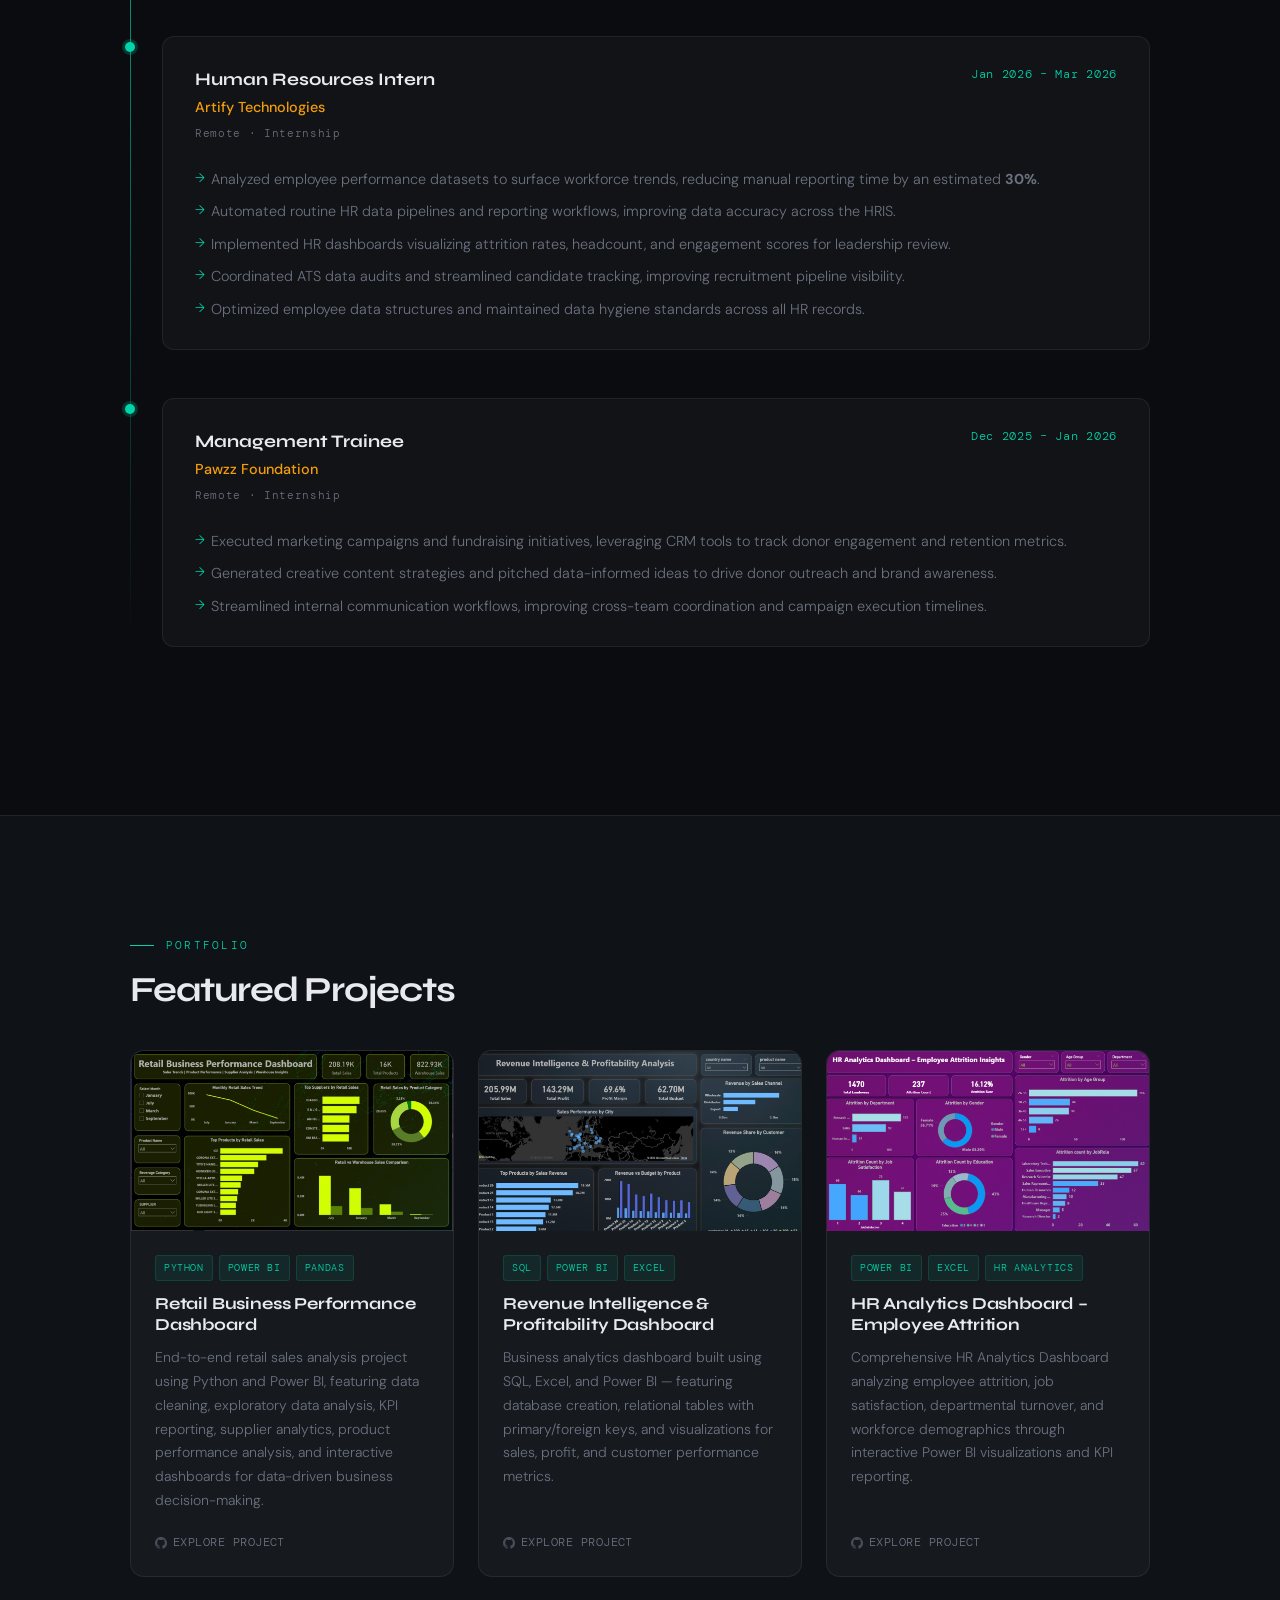
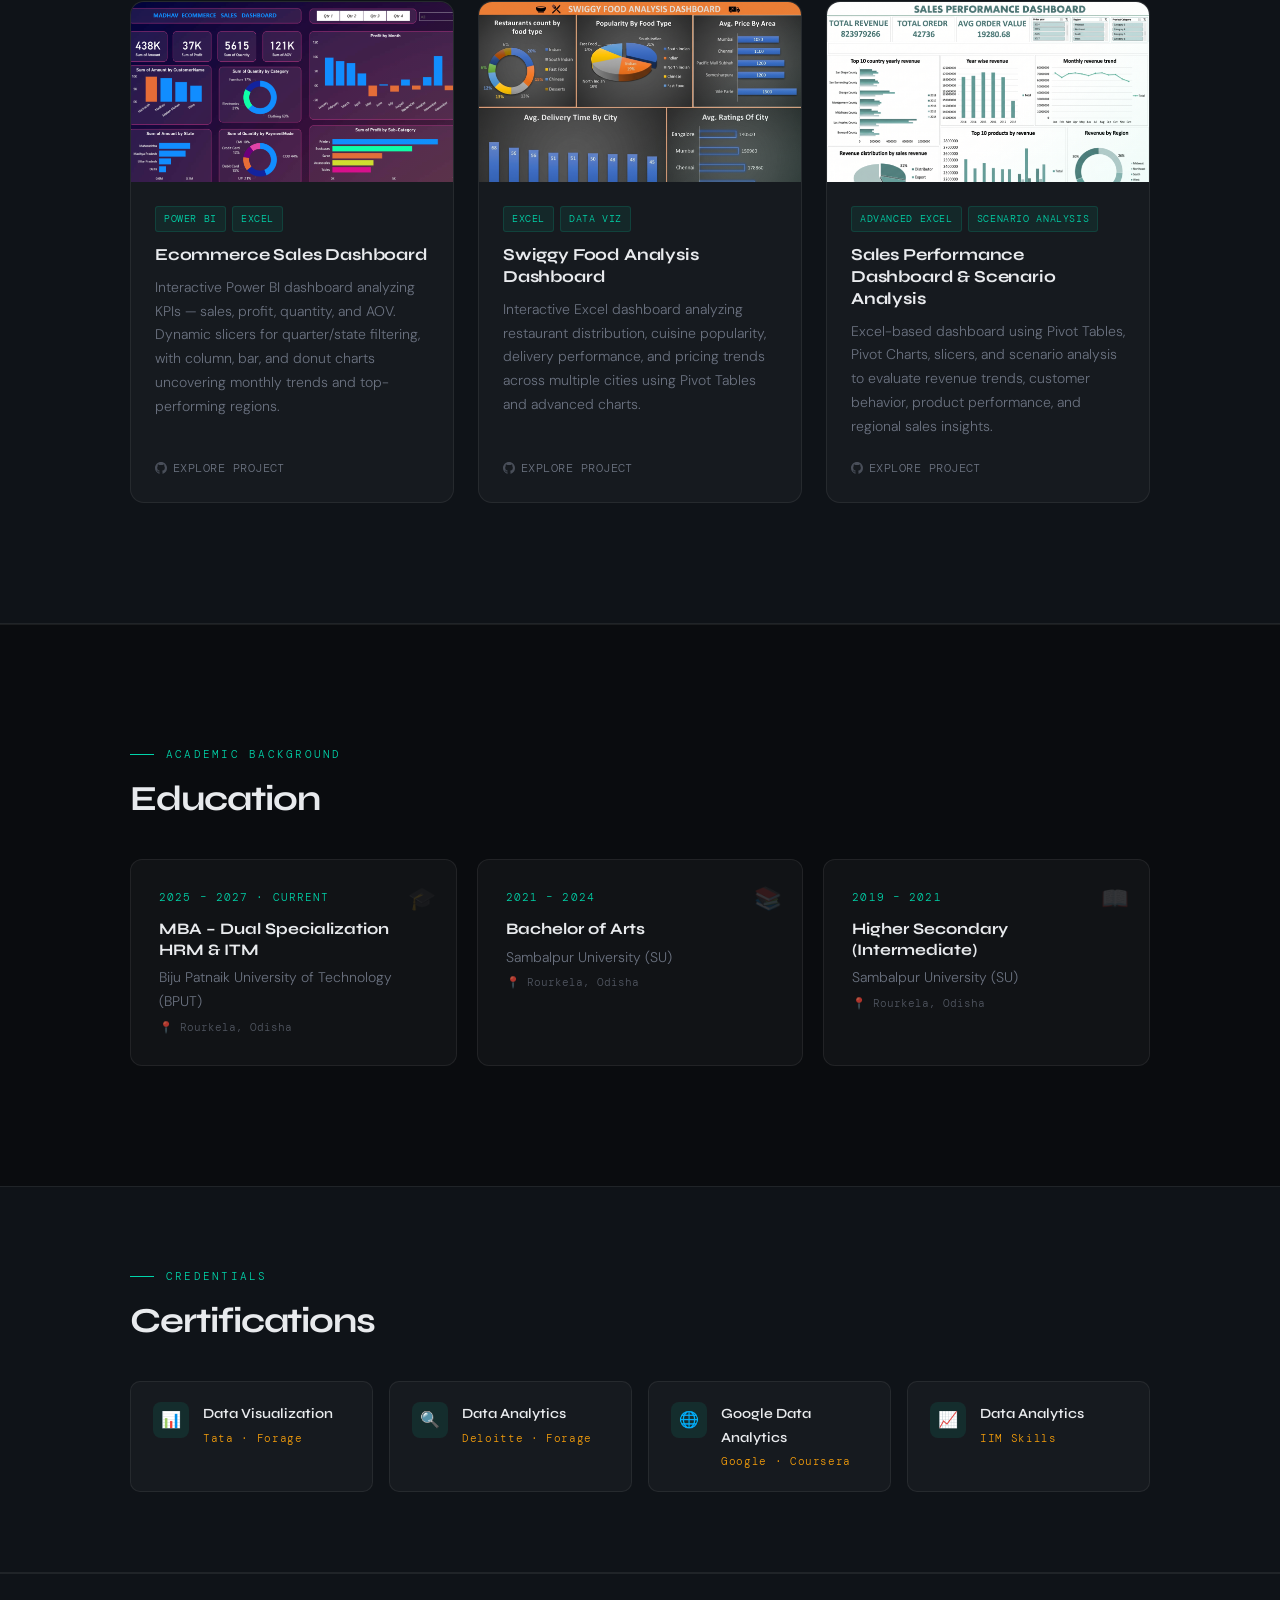
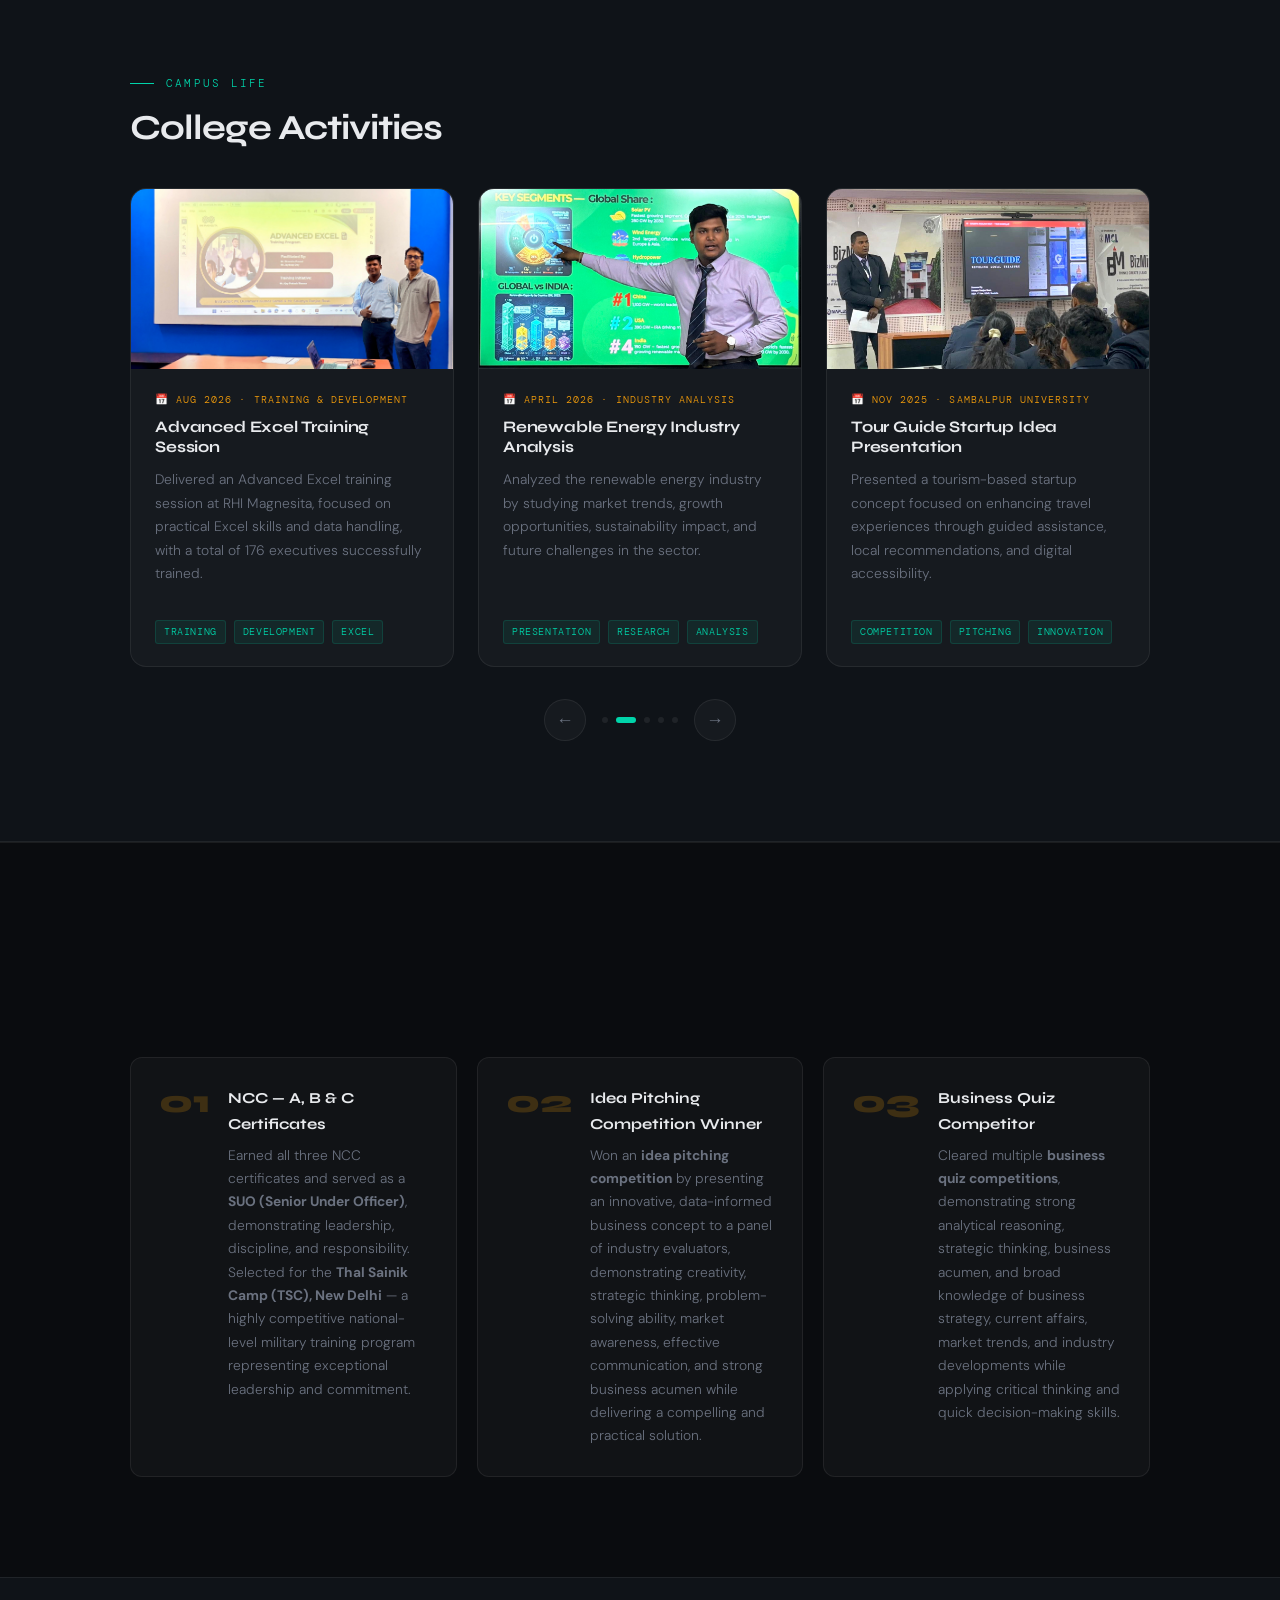
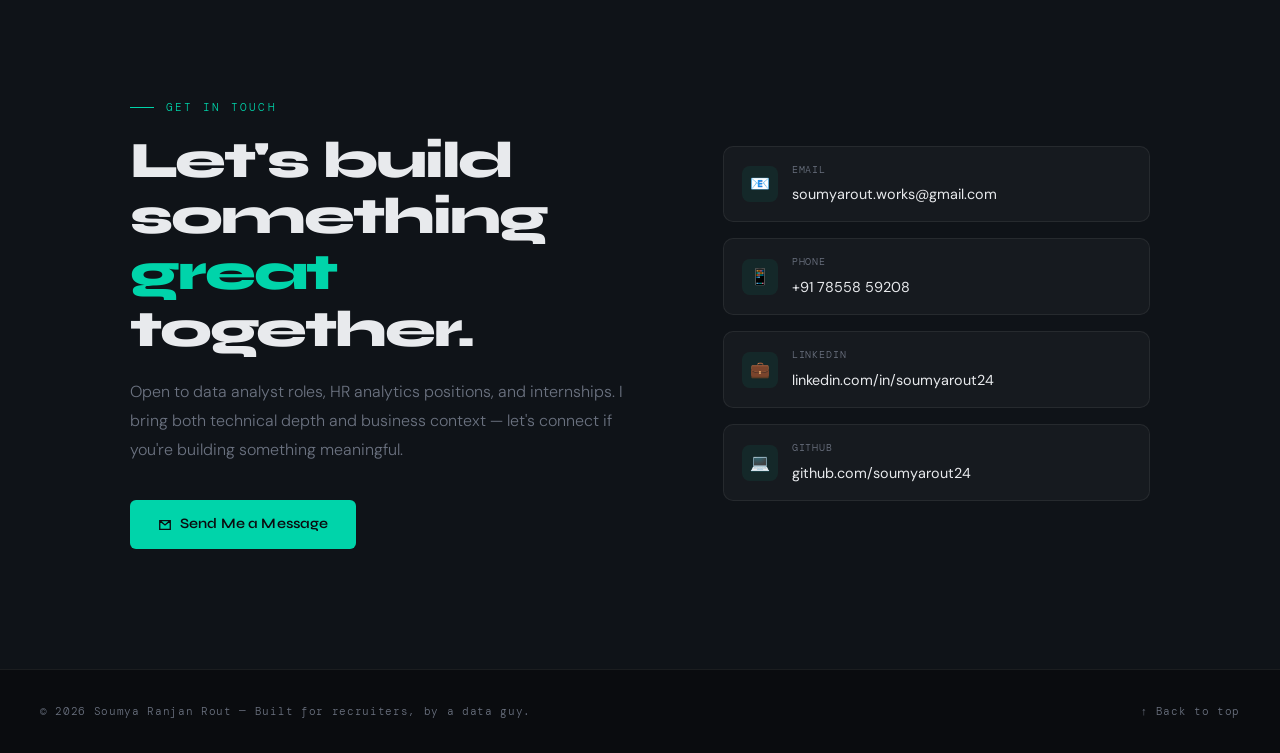
==== commit 21083348: "Update index.html" ====
--- a/index.html
+++ b/index.html
@@ -646,7 +646,7 @@
     
   </div>
   <div class="activity-body">
-    <div class="activity-type">📅 Nov 2024 · Tech Carnival, BPUT</div>
+    <div class="activity-type">📅 Nov 2025 · Tech Carnival, BPUT</div>
     <div class="activity-title">Tour Guide Business Idea Pitch</div>
     <div class="activity-desc">Presented an innovative tour guide platform idea during Tech Carnival, focusing on smart travel guidance, local exploration, and accessible tourism services.</div>
     <div class="activity-meta">
